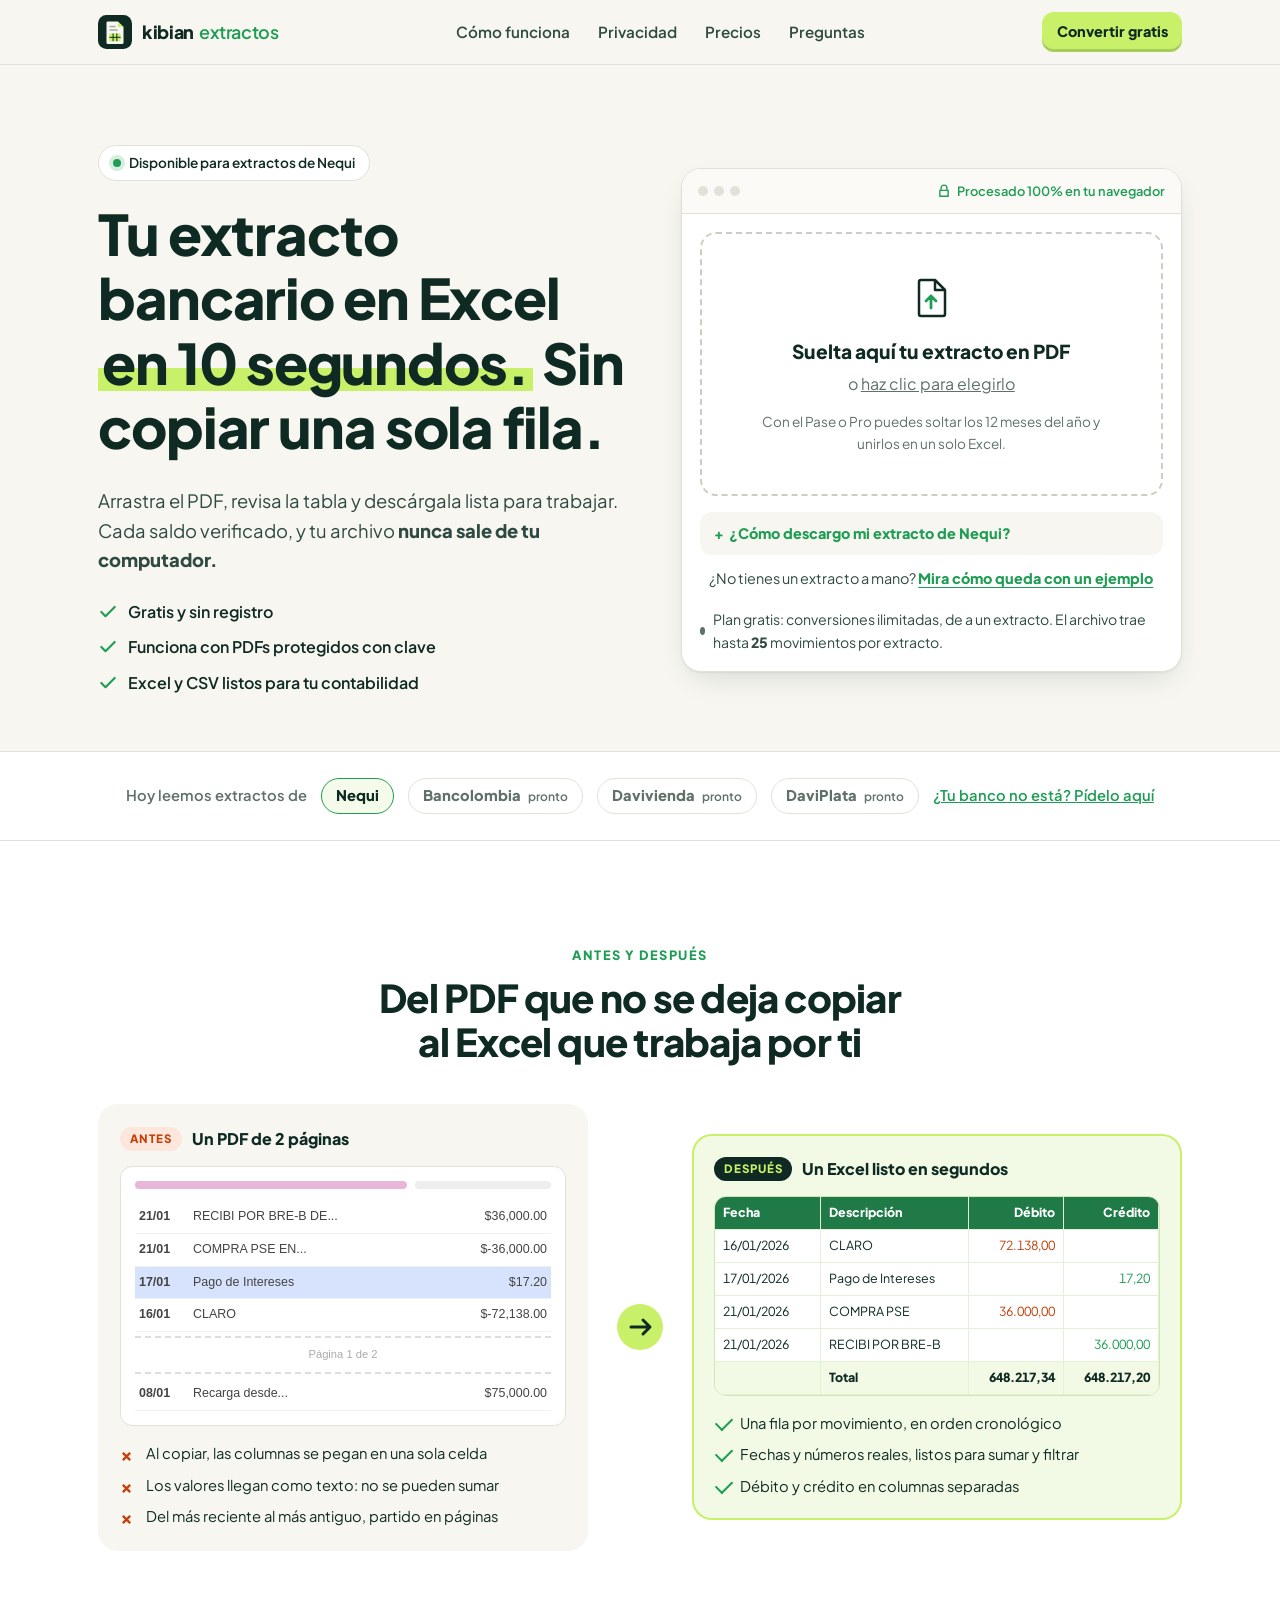
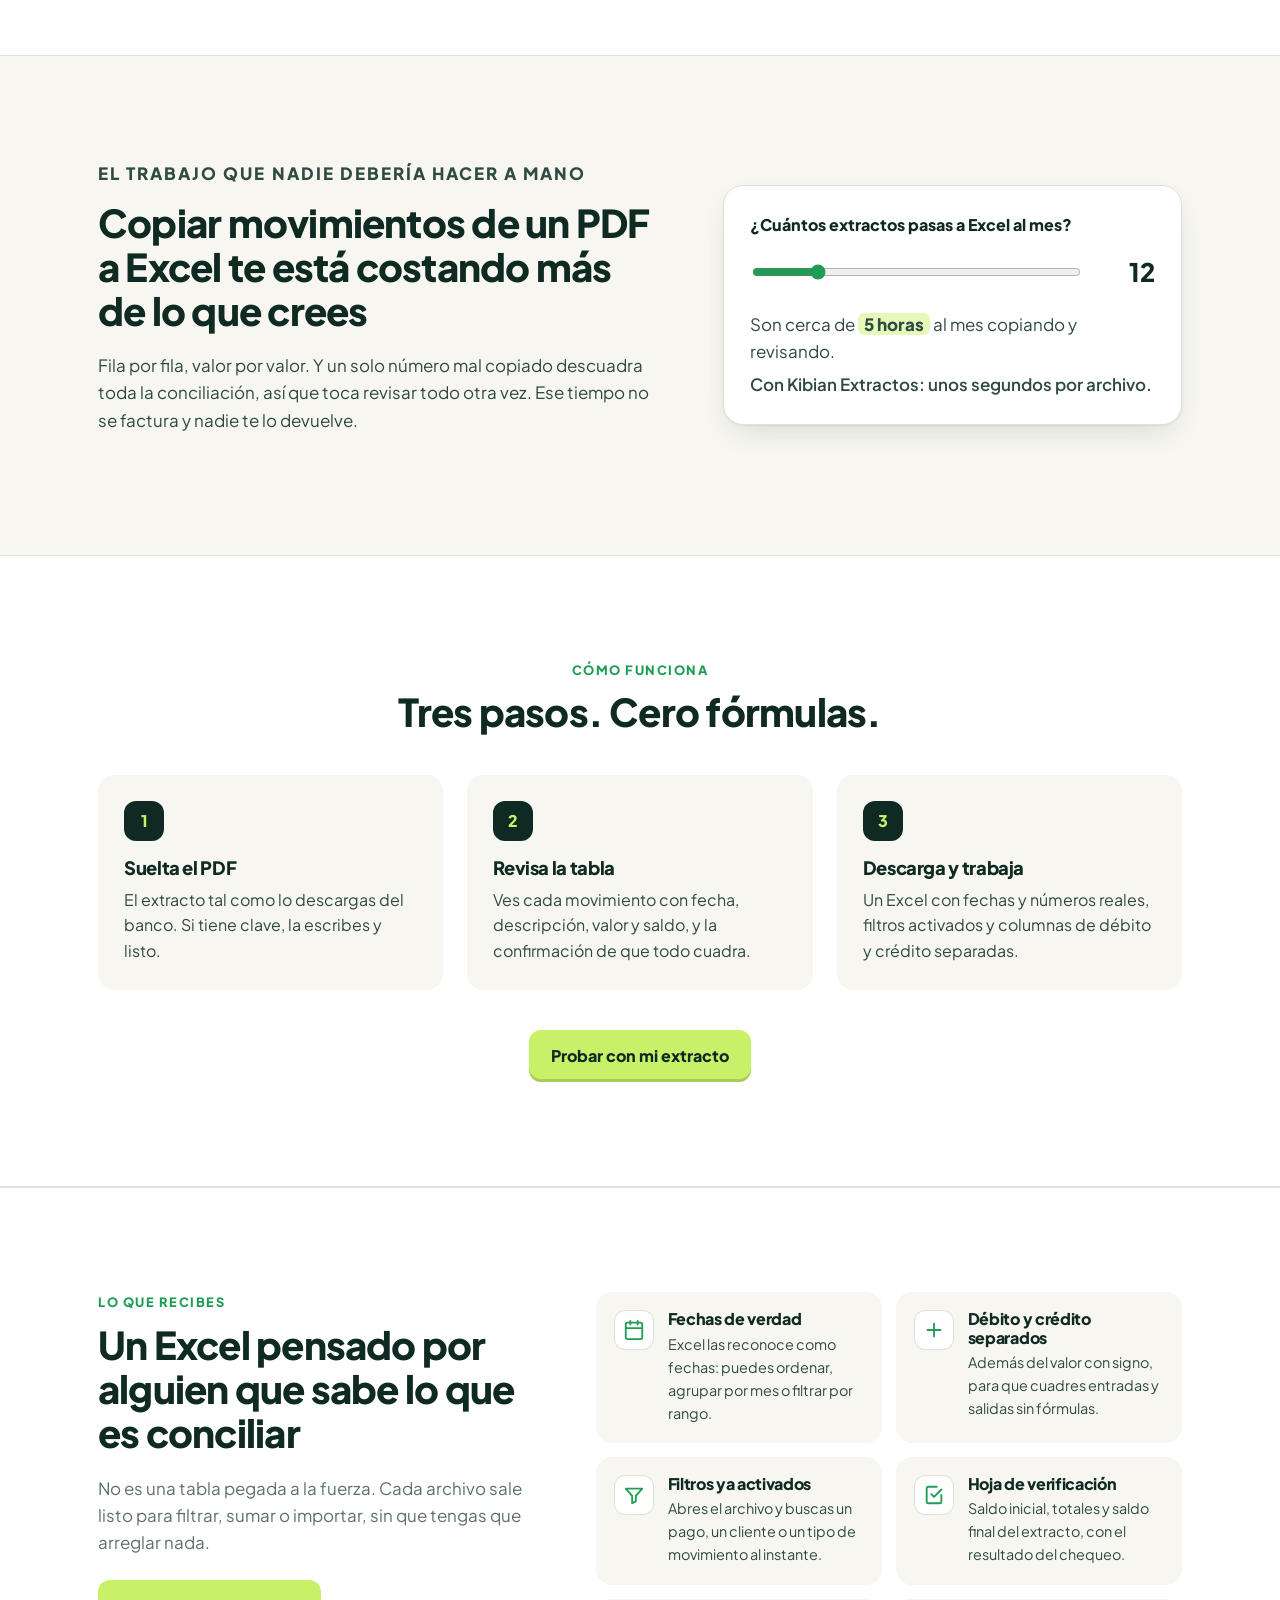
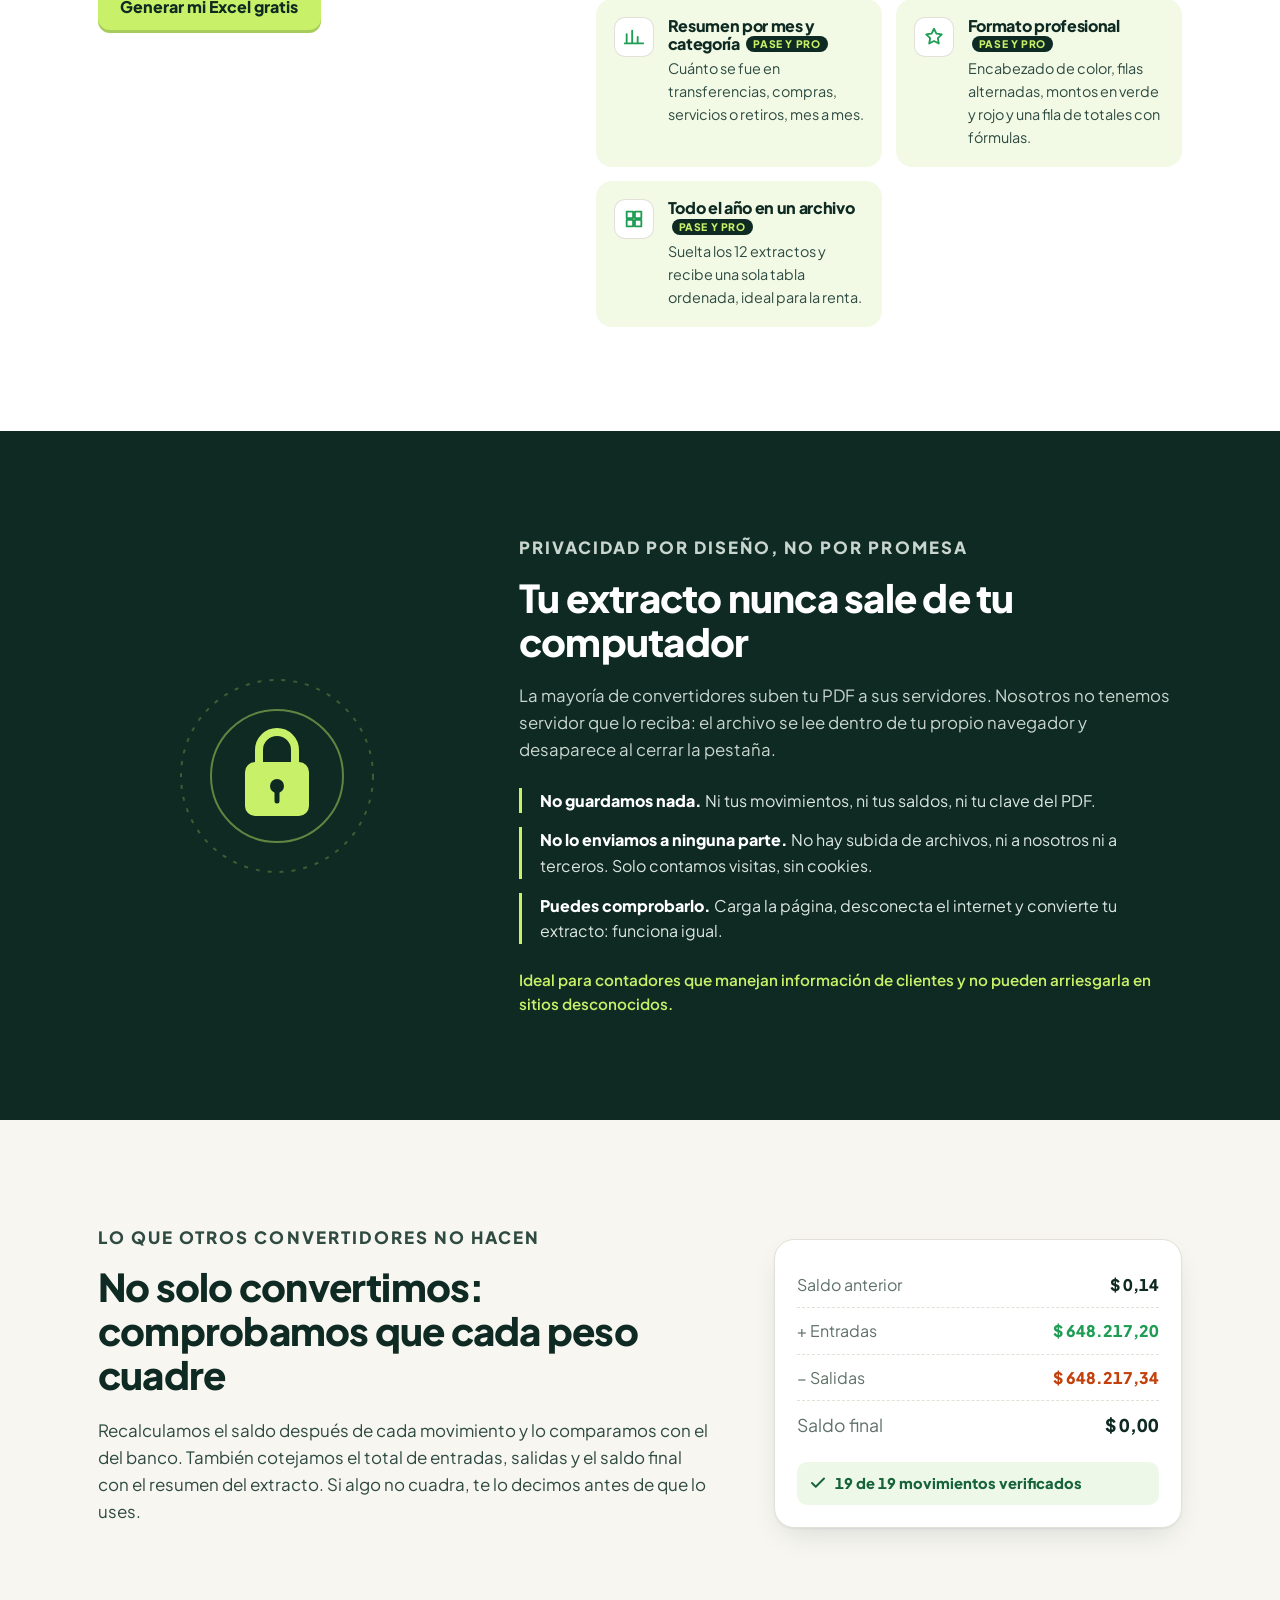
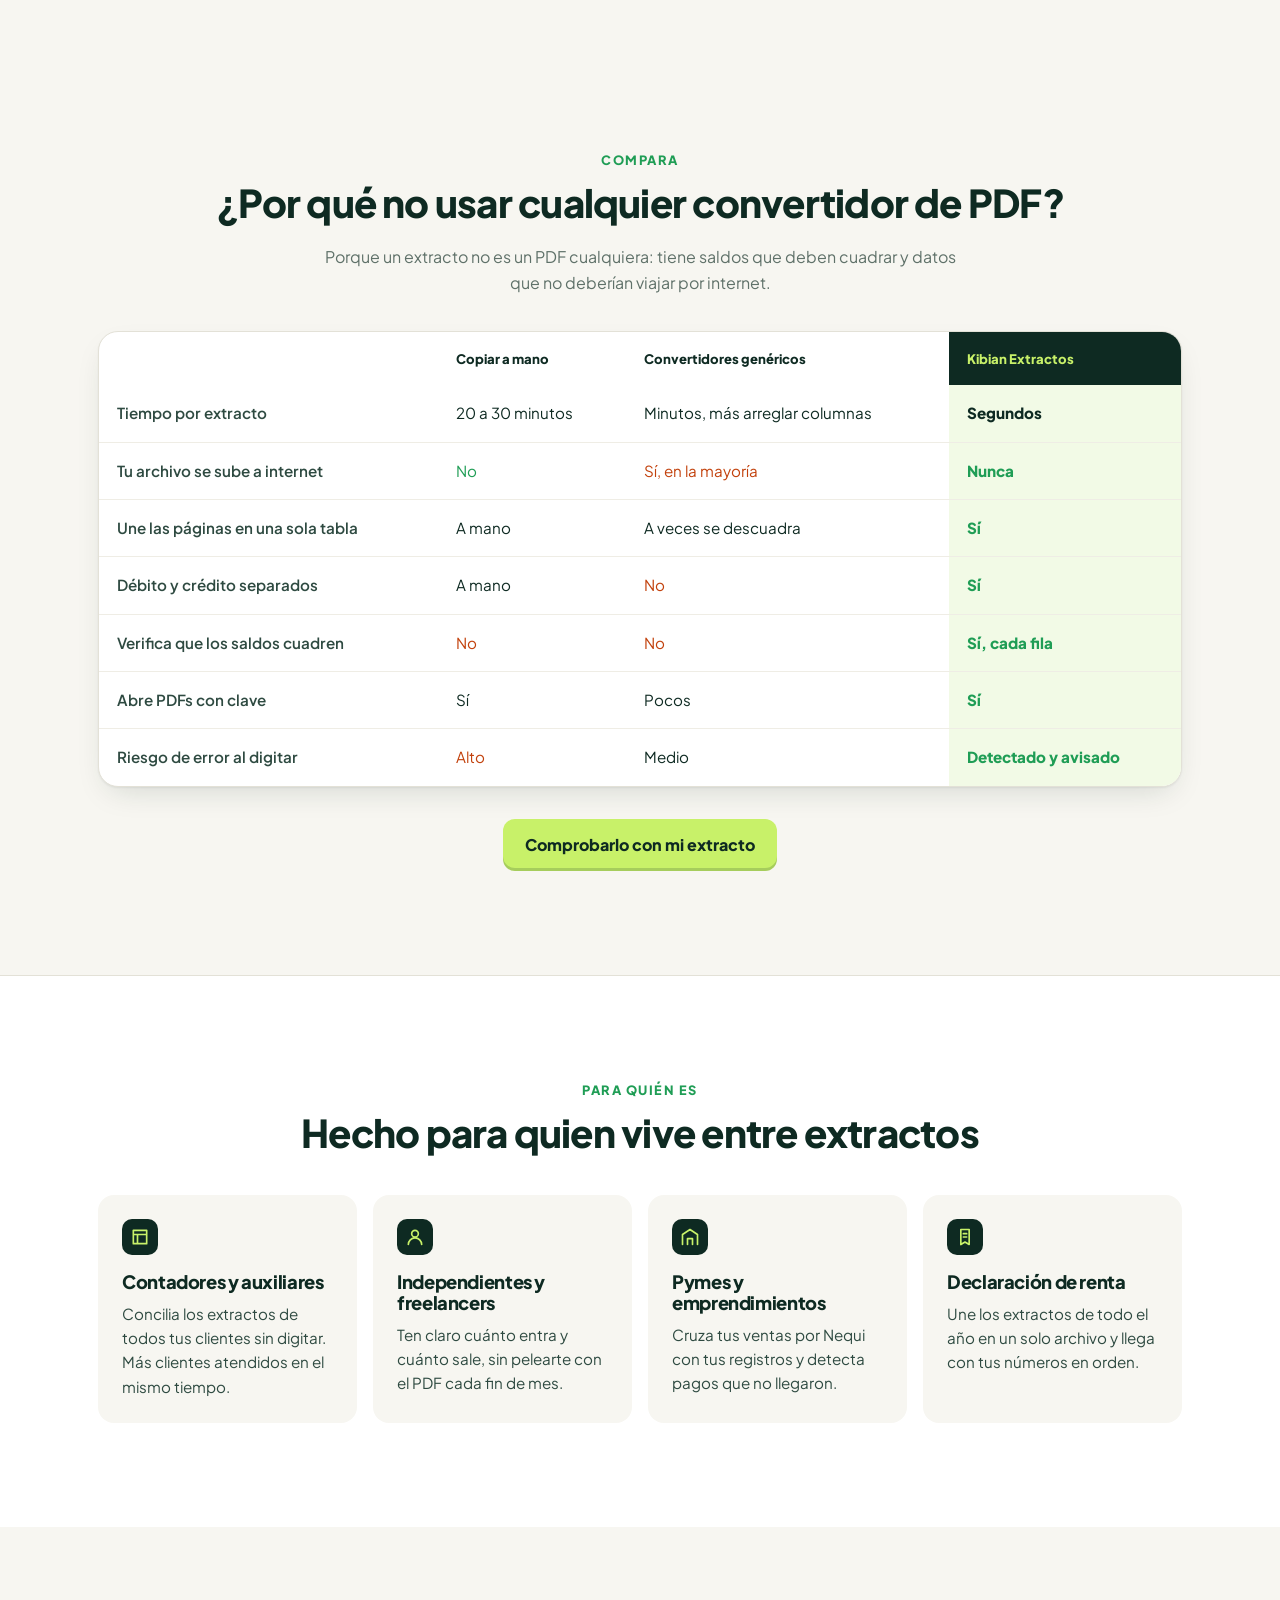
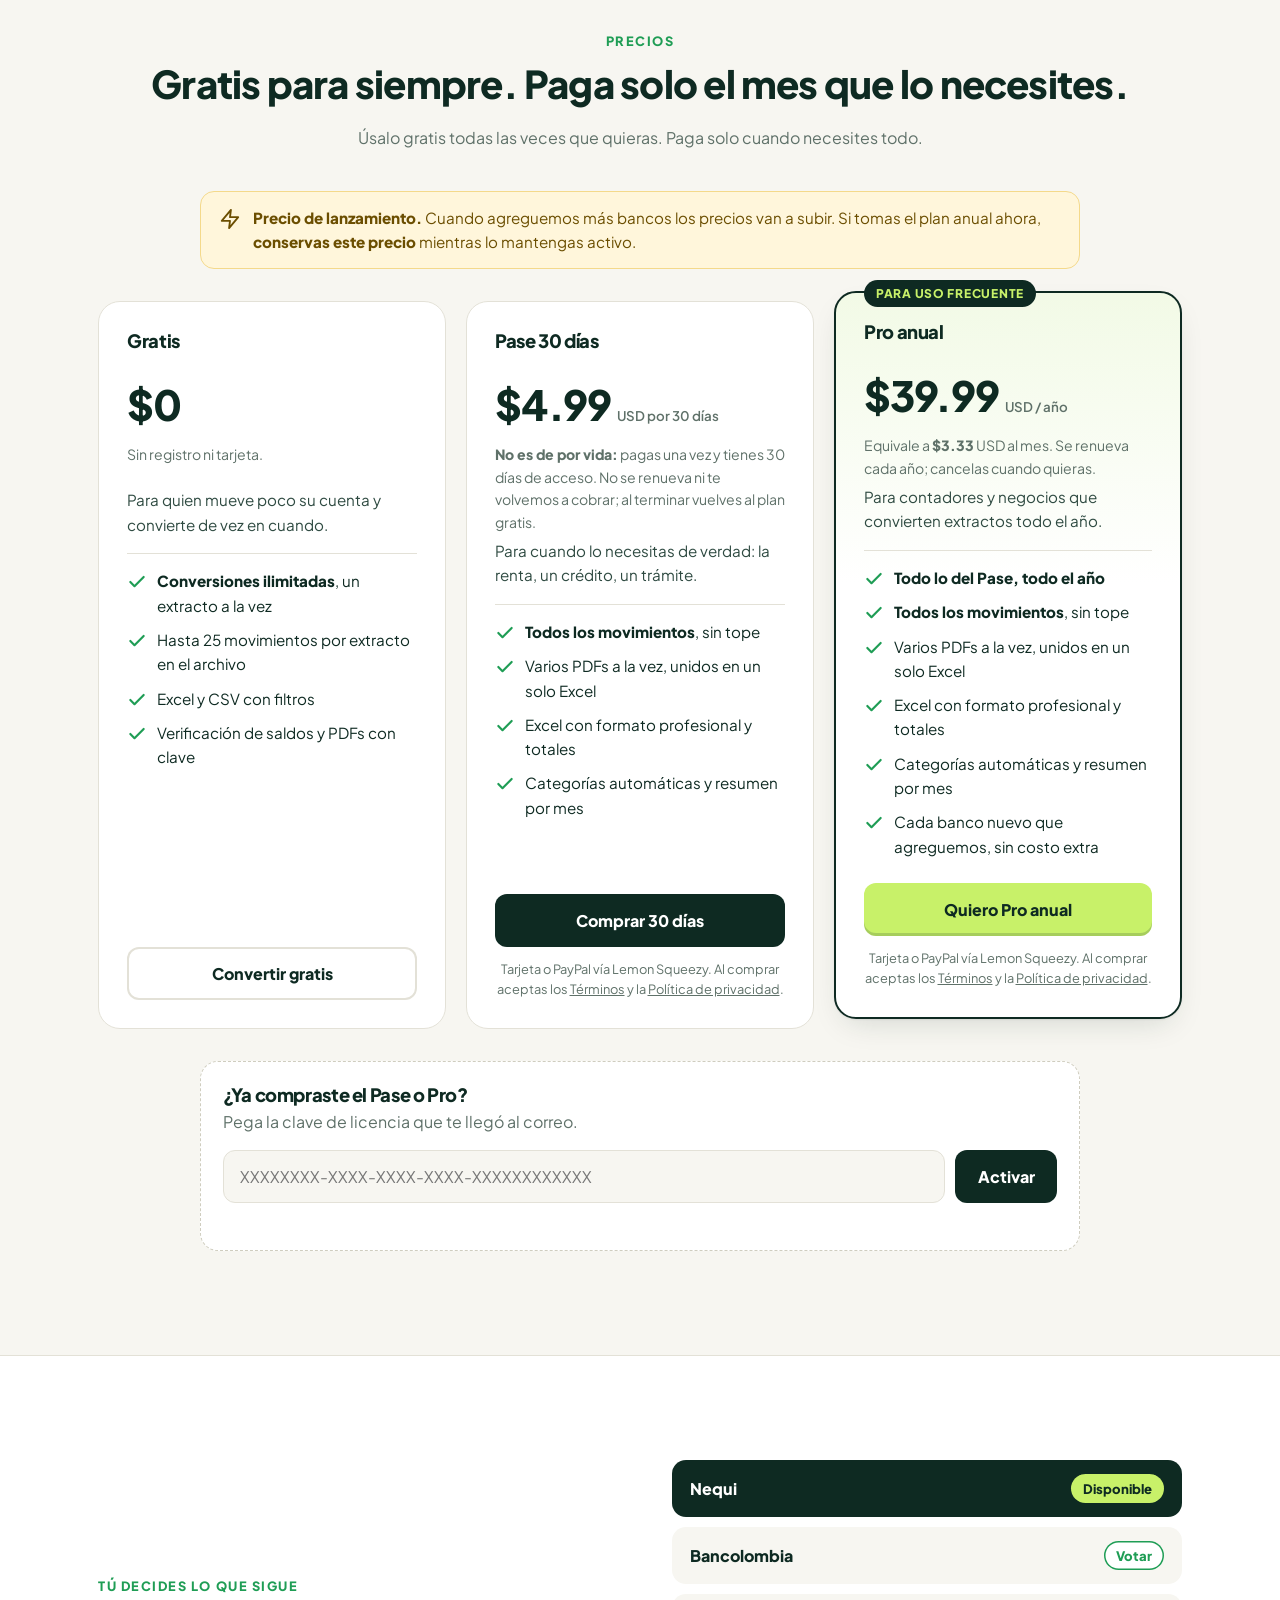
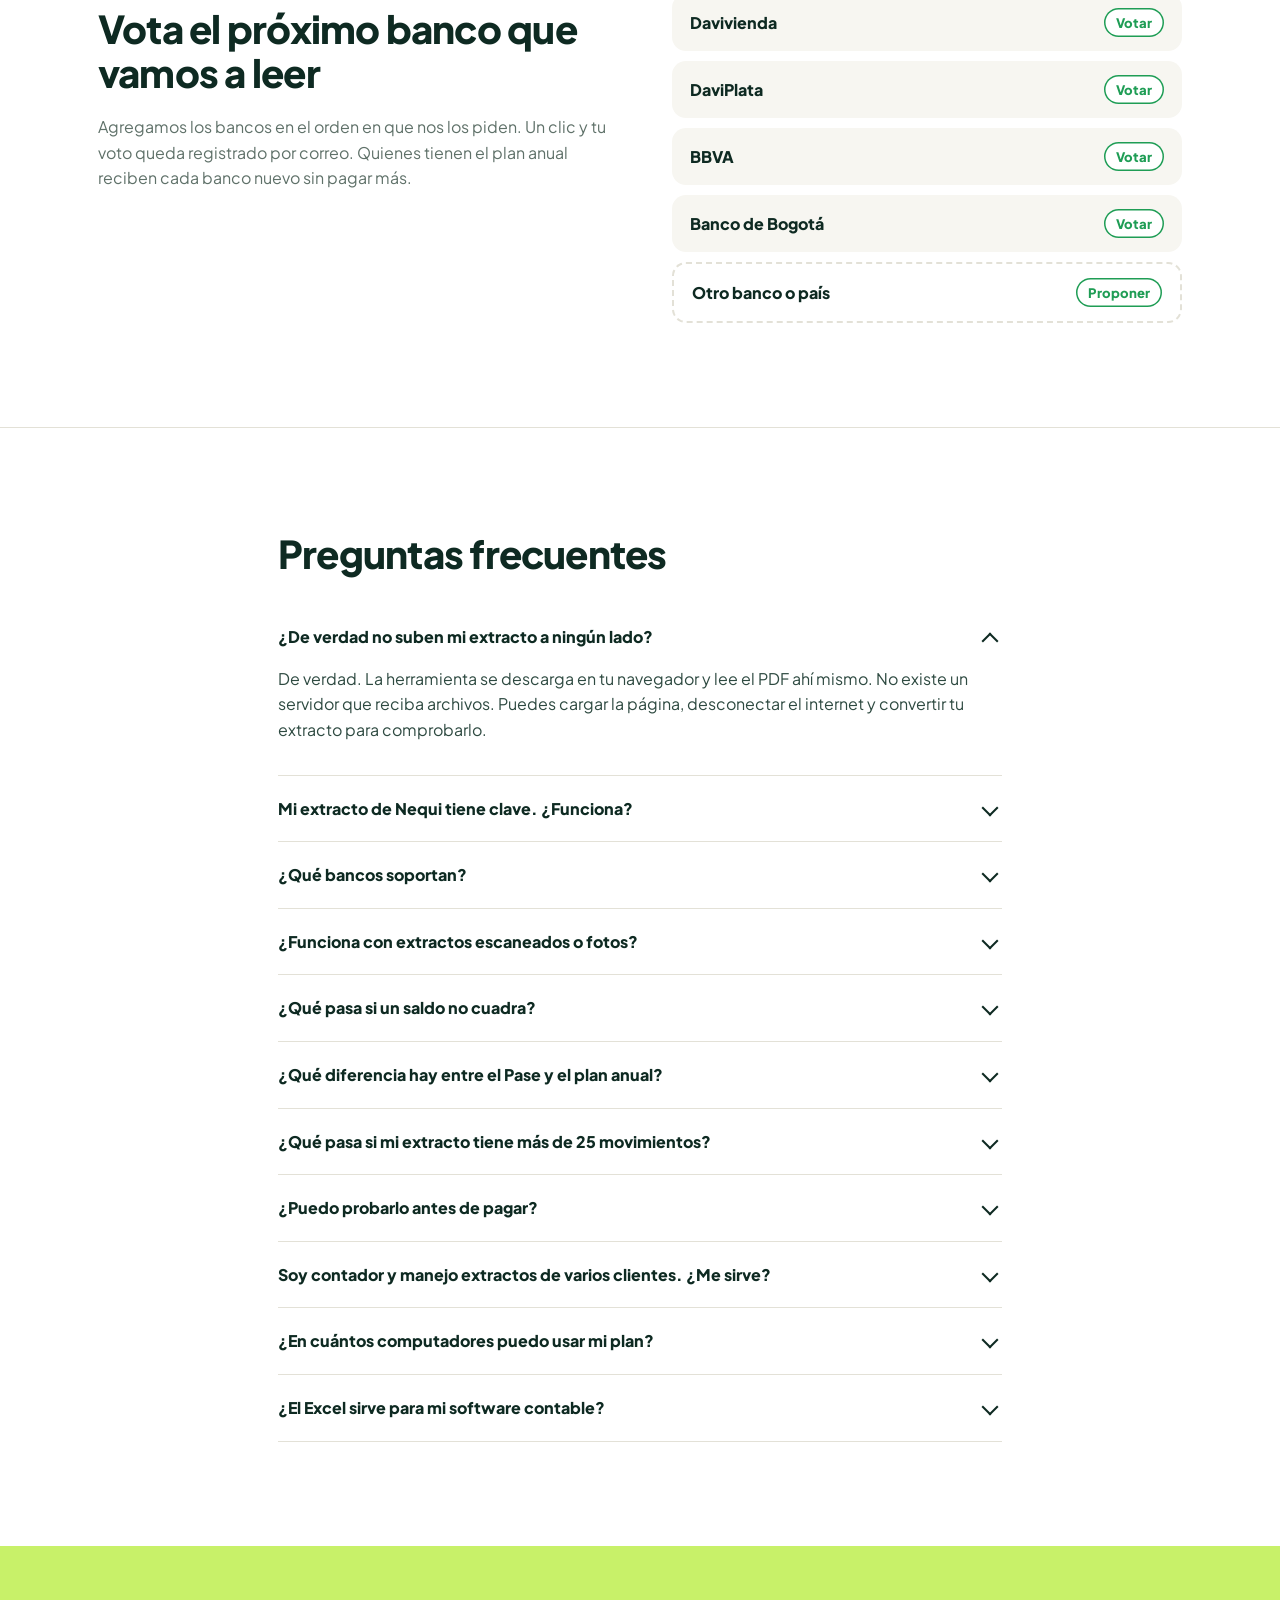
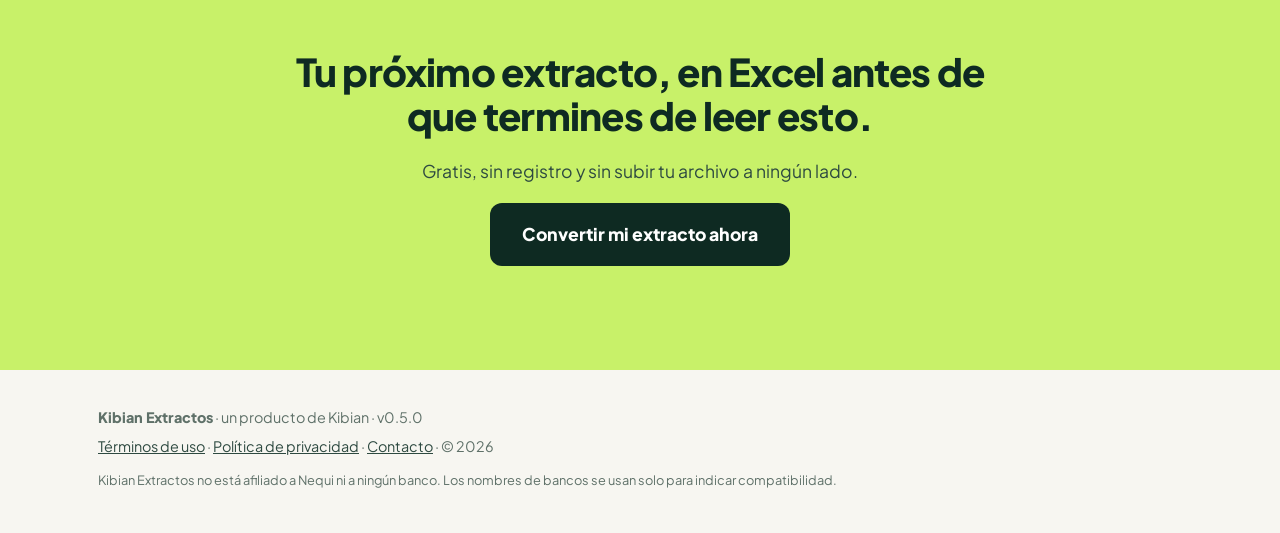
==== index.html @ b4eaddb7 "Kibian Extractos v0.5.0 Primera publicación en GitHub Pages: convertidor de extractos de Nequi a Exc" ====
<!doctype html>
<html lang="es">
<head>
<meta charset="utf-8">
<meta http-equiv="Content-Security-Policy" content="default-src 'self'; script-src 'self' 'wasm-unsafe-eval'; style-src 'self' 'unsafe-inline'; img-src 'self' data: blob: https://kibianextractos.goatcounter.com; font-src 'self'; worker-src 'self' blob:; connect-src 'self' https://api.lemonsqueezy.com https://kibianextractos.goatcounter.com https://*.workers.dev; base-uri 'self'; form-action 'self'">
<meta name="referrer" content="strict-origin-when-cross-origin">
<meta name="viewport" content="width=device-width, initial-scale=1">
<title>Kibian Extractos | Convierte tu extracto de Nequi a Excel en segundos</title>
<meta name="description" content="Convierte extractos bancarios en PDF de Nequi a Excel o CSV en segundos. Saldos verificados y 100% privado: tu archivo nunca sale de tu computador. Gratis, sin registro.">
<meta property="og:title" content="Tu extracto de Nequi en Excel, en segundos">
<meta property="og:description" content="Sin copiar y pegar. Saldos verificados. Tu archivo nunca sale de tu computador.">
<meta property="og:type" content="website">
<meta name="theme-color" content="#0E2A22">
<link rel="canonical" href="https://fabianlasso3.github.io/kibian-extractos/">
<link rel="icon" href="favicon.svg" type="image/svg+xml">
<link rel="stylesheet" href="css/styles.css">
</head>
<body>

<header class="nav">
  <div class="wrap nav__in">
    <a href="#" class="brand" aria-label="Kibian Extractos, inicio">
      <img class="brand__mark" src="assets/logo-mark.svg" width="34" height="34" alt="">
      <span class="brand__txt"><span class="brand__k">kibian</span><span class="brand__e">extractos</span></span>
    </a>
    <nav class="nav__links" aria-label="Principal">
      <a href="#como-funciona">Cómo funciona</a>
      <a href="#privacidad">Privacidad</a>
      <a href="#precios">Precios</a>
      <a href="#faq">Preguntas</a>
    </nav>
    <a href="#convertir" class="btn btn--primary btn--sm">Convertir gratis</a>
  </div>
</header>

<main>

<!-- HERO + HERRAMIENTA -->
<section class="hero" id="convertir">
  <div class="wrap hero__grid">
    <div class="hero__copy">
      <p class="pill"><span class="dot dot--live"></span> Disponible para extractos de Nequi</p>
      <h1>Tu extracto bancario en Excel <span class="mark">en 10 segundos.</span> Sin copiar una sola fila.</h1>
      <p class="lead lead--desk">Arrastra el PDF, revisa la tabla y descárgala lista para trabajar. Cada saldo verificado, y tu archivo <strong>nunca sale de tu computador.</strong></p>
      <p class="lead lead--mob">Elige tu PDF y descarga tu Excel. Gratis, sin registro, y tu archivo <strong>nunca sale de tu celular.</strong></p>
      <ul class="ticks">
        <li><svg viewBox="0 0 24 24" aria-hidden="true"><path d="M20 6 9 17l-5-5"/></svg> Gratis y sin registro</li>
        <li><svg viewBox="0 0 24 24" aria-hidden="true"><path d="M20 6 9 17l-5-5"/></svg> Funciona con PDFs protegidos con clave</li>
        <li><svg viewBox="0 0 24 24" aria-hidden="true"><path d="M20 6 9 17l-5-5"/></svg> Excel y CSV listos para tu contabilidad</li>
      </ul>
    </div>

    <div class="tool" aria-label="Convertidor de extractos">
      <div class="tool__bar">
        <span class="tool__dots" aria-hidden="true"><i></i><i></i><i></i></span>
        <span class="tool__lock"><svg viewBox="0 0 24 24" width="14" height="14" aria-hidden="true"><path fill="none" stroke="currentColor" stroke-width="2.4" stroke-linecap="round" d="M7 11V7a5 5 0 0 1 10 0v4M5 11h14v10H5z"/></svg> Procesado 100% en tu navegador</span>
      </div>
      <div class="inapp" id="inapp" hidden>
        <svg viewBox="0 0 24 24" width="22" height="22" aria-hidden="true"><path fill="none" stroke="currentColor" stroke-width="2" stroke-linecap="round" stroke-linejoin="round" d="M12 9v4m0 4h.01M10.3 3.9 1.8 18a2 2 0 0 0 1.7 3h17a2 2 0 0 0 1.7-3L13.7 3.9a2 2 0 0 0-3.4 0z"/></svg>
        <div>
          <strong>Estás en <span id="inappName">la app</span>:</strong> aquí la descarga puede fallar. Toca <b>···</b> y elige <b>Abrir en el navegador</b>.
          <div class="inapp__btns"><a class="btn btn--dark btn--sm" id="inappOpen" href="#" hidden data-track="abrir-navegador">Abrir en Chrome</a><button type="button" class="btn btn--ghost btn--sm" id="inappCopy" data-track="copiar-link">Copiar link</button></div>
        </div>
      </div>
      <div id="dropzone" class="drop" tabindex="0" role="button" aria-describedby="dropHint">
        <input type="file" id="fileInput" accept="application/pdf,.pdf" hidden>
        <div class="drop__icon" aria-hidden="true">
          <svg viewBox="0 0 48 48" width="48" height="48"><path d="M14 6h14l10 10v24a2 2 0 0 1-2 2H14a2 2 0 0 1-2-2V8a2 2 0 0 1 2-2z" fill="#fff" stroke="currentColor" stroke-width="2.5" stroke-linejoin="round"/><path d="M28 6v10h10" fill="none" stroke="currentColor" stroke-width="2.5" stroke-linejoin="round"/><path d="M24 34V22m0 0-5 5m5-5 5 5" fill="none" stroke="#1F9D55" stroke-width="2.8" stroke-linecap="round" stroke-linejoin="round"/></svg>
        </div>
        <p class="drop__title"><span class="only-desk">Suelta aquí tu extracto en PDF</span><span class="only-touch">Toca aquí y elige tu extracto en PDF</span></p>
        <p class="drop__sub"><span class="only-desk">o <u>haz clic para elegirlo</u></span><span class="only-touch">Lo buscas en <u>Descargas</u> o en <u>Archivos</u></span></p>
        <p class="drop__hint" id="dropHint"></p>
      </div>
      <details class="help-nequi" id="helpNequi">
        <summary>¿Cómo descargo mi extracto de Nequi?</summary>
        <ol>
          <li>Entra a <b>nequi.com.co</b> desde el navegador y toca <b>Entrar</b>.</li>
          <li>Ingresa con tu celular, tu clave y la clave dinámica que te muestra la app.</li>
          <li>Busca <b>Certificados y extractos</b>, elige el mes y descárgalo en PDF.</li>
          <li>Vuelve aquí y elígelo. Si te pide clave, suele ser tu número de documento.</li>
        </ol>
      </details>
      <button type="button" class="demo-btn" id="demoBtn">¿No tienes un extracto a mano? <u>Mira cómo queda con un ejemplo</u></button>
      <p class="plan-badge" id="planBadge"></p>
      <p class="status" id="status" hidden role="status" aria-live="polite"></p>
    </div>
  </div>
  <div class="wrap">
    <div id="results" class="results" hidden aria-live="polite"></div>
  </div>
</section>

<!-- BANCOS -->
<section class="banks">
  <div class="wrap banks__in">
    <p>Hoy leemos extractos de</p>
    <span class="bank bank--on">Nequi</span>
    <span class="bank">Bancolombia <em>pronto</em></span>
    <span class="bank">Davivienda <em>pronto</em></span>
    <span class="bank">DaviPlata <em>pronto</em></span>
    <a class="banks__ask" data-mail="Quiero que agreguen mi banco" href="#">¿Tu banco no está? Pídelo aquí</a>
  </div>
</section>

<!-- ANTES / DESPUES -->
<section class="ba">
  <div class="wrap">
    <p class="eyebrow center">Antes y después</p>
    <h2 class="center">Del PDF que no se deja copiar<br class="hide-sm"> al Excel que trabaja por ti</h2>
    <div class="ba__grid">
      <figure class="ba__card ba__card--before">
        <figcaption><span class="ba__tag ba__tag--bad">Antes</span> Un PDF de 2 páginas</figcaption>
        <div class="fake-pdf" aria-hidden="true">
          <div class="fp-head"><i></i><i></i></div>
          <div class="fp-row"><b>21/01</b><span>RECIBI POR BRE-B DE...</span><em>$36,000.00</em></div>
          <div class="fp-row"><b>21/01</b><span>COMPRA PSE EN...</span><em>$-36,000.00</em></div>
          <div class="fp-row fp-row--sel"><b>17/01</b><span>Pago de Intereses</span><em>$17.20</em></div>
          <div class="fp-row"><b>16/01</b><span>CLARO</span><em>$-72,138.00</em></div>
          <div class="fp-break">Página 1 de 2</div>
          <div class="fp-row"><b>08/01</b><span>Recarga desde...</span><em>$75,000.00</em></div>
        </div>
        <ul class="ba__list ba__list--bad">
          <li>Al copiar, las columnas se pegan en una sola celda</li>
          <li>Los valores llegan como texto: no se pueden sumar</li>
          <li>Del más reciente al más antiguo, partido en páginas</li>
        </ul>
      </figure>
      <div class="ba__arrow" aria-hidden="true"><svg viewBox="0 0 48 48" width="48" height="48"><circle cx="24" cy="24" r="23" fill="#C8F169"/><path d="M15 24h18m-6-7 7 7-7 7" fill="none" stroke="#0E2A22" stroke-width="3" stroke-linecap="round" stroke-linejoin="round"/></svg></div>
      <figure class="ba__card ba__card--after">
        <figcaption><span class="ba__tag ba__tag--good">Después</span> Un Excel listo en segundos</figcaption>
        <div class="fake-xls" aria-hidden="true">
          <div class="fx-row fx-row--h"><span>Fecha</span><span>Descripción</span><span>Débito</span><span>Crédito</span></div>
          <div class="fx-row"><span>16/01/2026</span><span>CLARO</span><span class="neg">72.138,00</span><span></span></div>
          <div class="fx-row"><span>17/01/2026</span><span>Pago de Intereses</span><span></span><span class="pos">17,20</span></div>
          <div class="fx-row"><span>21/01/2026</span><span>COMPRA PSE</span><span class="neg">36.000,00</span><span></span></div>
          <div class="fx-row"><span>21/01/2026</span><span>RECIBI POR BRE-B</span><span></span><span class="pos">36.000,00</span></div>
          <div class="fx-row fx-row--t"><span></span><span>Total</span><span>648.217,34</span><span>648.217,20</span></div>
        </div>
        <ul class="ba__list ba__list--good">
          <li>Una fila por movimiento, en orden cronológico</li>
          <li>Fechas y números reales, listos para sumar y filtrar</li>
          <li>Débito y crédito en columnas separadas</li>
        </ul>
      </figure>
    </div>
  </div>
</section>

<!-- DOLOR -->
<section class="pain">
  <div class="wrap pain__grid">
    <div>
      <p class="eyebrow">El trabajo que nadie debería hacer a mano</p>
      <h2>Copiar movimientos de un PDF a Excel te está costando más de lo que crees</h2>
      <p>Fila por fila, valor por valor. Y un solo número mal copiado descuadra toda la conciliación, así que toca revisar todo otra vez. Ese tiempo no se factura y nadie te lo devuelve.</p>
    </div>
    <div class="calc">
      <label for="calcRange">¿Cuántos extractos pasas a Excel al mes?</label>
      <div class="calc__row"><input type="range" id="calcRange" min="1" max="60" value="12"><output id="calcOut">12</output></div>
      <p class="calc__res">Son cerca de <strong id="calcHours">5 horas</strong> al mes copiando y revisando.</p>
      <p class="calc__note">Con Kibian Extractos: unos segundos por archivo.</p>
    </div>
  </div>
</section>

<!-- COMO FUNCIONA -->
<section class="how" id="como-funciona">
  <div class="wrap">
    <p class="eyebrow center">Cómo funciona</p>
    <h2 class="center">Tres pasos. Cero fórmulas.</h2>
    <ol class="steps">
      <li>
        <span class="steps__n">1</span>
        <h3>Suelta el PDF</h3>
        <p>El extracto tal como lo descargas del banco. Si tiene clave, la escribes y listo.</p>
      </li>
      <li>
        <span class="steps__n">2</span>
        <h3>Revisa la tabla</h3>
        <p>Ves cada movimiento con fecha, descripción, valor y saldo, y la confirmación de que todo cuadra.</p>
      </li>
      <li>
        <span class="steps__n">3</span>
        <h3>Descarga y trabaja</h3>
        <p>Un Excel con fechas y números reales, filtros activados y columnas de débito y crédito separadas.</p>
      </li>
    </ol>
    <div class="center"><a href="#convertir" class="btn btn--primary">Probar con mi extracto</a></div>
  </div>
</section>

<!-- LO QUE TRAE EL EXCEL -->
<section class="inside">
  <div class="wrap inside__grid">
    <div>
      <p class="eyebrow">Lo que recibes</p>
      <h2>Un Excel pensado por alguien que sabe lo que es conciliar</h2>
      <p class="muted inside__lead">No es una tabla pegada a la fuerza. Cada archivo sale listo para filtrar, sumar o importar, sin que tengas que arreglar nada.</p>
      <a href="#convertir" class="btn btn--primary">Generar mi Excel gratis</a>
    </div>
    <ul class="feats">
      <li><svg viewBox="0 0 24 24" aria-hidden="true"><path d="M8 2v4M16 2v4M3 10h18M5 4h14a2 2 0 0 1 2 2v14a2 2 0 0 1-2 2H5a2 2 0 0 1-2-2V6a2 2 0 0 1 2-2z"/></svg><div><h3>Fechas de verdad</h3><p>Excel las reconoce como fechas: puedes ordenar, agrupar por mes o filtrar por rango.</p></div></li>
      <li><svg viewBox="0 0 24 24" aria-hidden="true"><path d="M12 5v14M5 12h14"/></svg><div><h3>Débito y crédito separados</h3><p>Además del valor con signo, para que cuadres entradas y salidas sin fórmulas.</p></div></li>
      <li><svg viewBox="0 0 24 24" aria-hidden="true"><path d="M3 5h18l-7 8v6l-4 2v-8z"/></svg><div><h3>Filtros ya activados</h3><p>Abres el archivo y buscas un pago, un cliente o un tipo de movimiento al instante.</p></div></li>
      <li><svg viewBox="0 0 24 24" aria-hidden="true"><path d="M9 11l3 3 8-8M20 12v7a2 2 0 0 1-2 2H6a2 2 0 0 1-2-2V5a2 2 0 0 1 2-2h9"/></svg><div><h3>Hoja de verificación</h3><p>Saldo inicial, totales y saldo final del extracto, con el resultado del chequeo.</p></div></li>
      <li class="feats__pro"><svg viewBox="0 0 24 24" aria-hidden="true"><path d="M4 19V9M10 19V5M16 19v-7M22 19H2"/></svg><div><h3>Resumen por mes y categoría <span class="pro-tag">Pase y Pro</span></h3><p>Cuánto se fue en transferencias, compras, servicios o retiros, mes a mes.</p></div></li>
      <li class="feats__pro"><svg viewBox="0 0 24 24" aria-hidden="true"><path d="M12 3l2.6 5.3 5.9.9-4.3 4.1 1 5.8L12 16.4 6.8 19.1l1-5.8L3.5 9.2l5.9-.9z"/></svg><div><h3>Formato profesional <span class="pro-tag">Pase y Pro</span></h3><p>Encabezado de color, filas alternadas, montos en verde y rojo y una fila de totales con fórmulas.</p></div></li>
      <li class="feats__pro"><svg viewBox="0 0 24 24" aria-hidden="true"><path d="M4 4h7v7H4zM13 4h7v7h-7zM4 13h7v7H4zM13 13h7v7h-7z"/></svg><div><h3>Todo el año en un archivo <span class="pro-tag">Pase y Pro</span></h3><p>Suelta los 12 extractos y recibe una sola tabla ordenada, ideal para la renta.</p></div></li>
    </ul>
  </div>
</section>

<!-- PRIVACIDAD -->
<section class="privacy" id="privacidad">
  <div class="wrap privacy__grid">
    <div class="privacy__art" aria-hidden="true">
      <svg viewBox="0 0 220 220" width="220" height="220"><circle cx="110" cy="110" r="96" fill="none" stroke="#C8F169" stroke-opacity=".25" stroke-width="2" stroke-dasharray="4 8"/><circle cx="110" cy="110" r="66" fill="none" stroke="#C8F169" stroke-opacity=".45" stroke-width="2"/><rect x="78" y="96" width="64" height="54" rx="10" fill="#C8F169"/><path d="M92 96V84a18 18 0 0 1 36 0v12" fill="none" stroke="#C8F169" stroke-width="8" stroke-linecap="round"/><circle cx="110" cy="120" r="7" fill="#0E2A22"/><path d="M110 125v10" stroke="#0E2A22" stroke-width="5" stroke-linecap="round"/></svg>
    </div>
    <div>
      <p class="eyebrow eyebrow--light">Privacidad por diseño, no por promesa</p>
      <h2>Tu extracto nunca sale de tu computador</h2>
      <p>La mayoría de convertidores suben tu PDF a sus servidores. Nosotros no tenemos servidor que lo reciba: el archivo se lee dentro de tu propio navegador y desaparece al cerrar la pestaña.</p>
      <ul class="plist">
        <li><strong>No guardamos nada.</strong> Ni tus movimientos, ni tus saldos, ni tu clave del PDF.</li>
        <li><strong>No lo enviamos a ninguna parte.</strong> No hay subida de archivos, ni a nosotros ni a terceros. Solo contamos visitas, sin cookies.</li>
        <li><strong>Puedes comprobarlo.</strong> Carga la página, desconecta el internet y convierte tu extracto: funciona igual.</li>
      </ul>
      <p class="privacy__foot">Ideal para contadores que manejan información de clientes y no pueden arriesgarla en sitios desconocidos.</p>
    </div>
  </div>
</section>

<!-- VERIFICACION -->
<section class="trust">
  <div class="wrap trust__grid">
    <div>
      <p class="eyebrow">Lo que otros convertidores no hacen</p>
      <h2>No solo convertimos: comprobamos que cada peso cuadre</h2>
      <p>Recalculamos el saldo después de cada movimiento y lo comparamos con el del banco. También cotejamos el total de entradas, salidas y el saldo final con el resumen del extracto. Si algo no cuadra, te lo decimos antes de que lo uses.</p>
    </div>
    <div class="trust__card" aria-hidden="true">
      <div class="tc-row"><span>Saldo anterior</span><b>$ 0,14</b></div>
      <div class="tc-row"><span>+ Entradas</span><b class="pos">$ 648.217,20</b></div>
      <div class="tc-row"><span>− Salidas</span><b class="neg">$ 648.217,34</b></div>
      <div class="tc-row tc-row--tot"><span>Saldo final</span><b>$ 0,00</b></div>
      <div class="tc-ok"><svg viewBox="0 0 24 24" width="18" height="18"><path fill="none" stroke="currentColor" stroke-width="2.6" stroke-linecap="round" stroke-linejoin="round" d="M20 6 9 17l-5-5"/></svg> 19 de 19 movimientos verificados</div>
    </div>
  </div>
</section>

<!-- COMPARATIVA -->
<section class="vs">
  <div class="wrap">
    <p class="eyebrow center">Compara</p>
    <h2 class="center">¿Por qué no usar cualquier convertidor de PDF?</h2>
    <p class="center muted vs__sub">Porque un extracto no es un PDF cualquiera: tiene saldos que deben cuadrar y datos que no deberían viajar por internet.</p>
    <div class="vs__wrap">
      <table class="vs__table">
        <thead><tr><th></th><th>Copiar a mano</th><th>Convertidores genéricos</th><th class="vs__us">Kibian Extractos</th></tr></thead>
        <tbody>
          <tr><th>Tiempo por extracto</th><td>20 a 30 minutos</td><td>Minutos, más arreglar columnas</td><td class="vs__us"><b>Segundos</b></td></tr>
          <tr><th>Tu archivo se sube a internet</th><td class="y">No</td><td class="n">Sí, en la mayoría</td><td class="vs__us y"><b>Nunca</b></td></tr>
          <tr><th>Une las páginas en una sola tabla</th><td>A mano</td><td>A veces se descuadra</td><td class="vs__us y"><b>Sí</b></td></tr>
          <tr><th>Débito y crédito separados</th><td>A mano</td><td class="n">No</td><td class="vs__us y"><b>Sí</b></td></tr>
          <tr><th>Verifica que los saldos cuadren</th><td class="n">No</td><td class="n">No</td><td class="vs__us y"><b>Sí, cada fila</b></td></tr>
          <tr><th>Abre PDFs con clave</th><td>Sí</td><td>Pocos</td><td class="vs__us y"><b>Sí</b></td></tr>
          <tr><th>Riesgo de error al digitar</th><td class="n">Alto</td><td>Medio</td><td class="vs__us y"><b>Detectado y avisado</b></td></tr>
        </tbody>
      </table>
    </div>
    <div class="center"><a href="#convertir" class="btn btn--primary">Comprobarlo con mi extracto</a></div>
  </div>
</section>

<!-- PARA QUIEN -->
<section class="who">
  <div class="wrap">
    <p class="eyebrow center">Para quién es</p>
    <h2 class="center">Hecho para quien vive entre extractos</h2>
    <div class="cards">
      <article class="card">
        <svg viewBox="0 0 24 24" aria-hidden="true"><path d="M4 4h16v16H4zM4 9h16M9 9v11"/></svg>
        <h3>Contadores y auxiliares</h3>
        <p>Concilia los extractos de todos tus clientes sin digitar. Más clientes atendidos en el mismo tiempo.</p>
      </article>
      <article class="card">
        <svg viewBox="0 0 24 24" aria-hidden="true"><path d="M12 12a4 4 0 1 0 0-8 4 4 0 0 0 0 8zM4 21a8 8 0 0 1 16 0"/></svg>
        <h3>Independientes y freelancers</h3>
        <p>Ten claro cuánto entra y cuánto sale, sin pelearte con el PDF cada fin de mes.</p>
      </article>
      <article class="card">
        <svg viewBox="0 0 24 24" aria-hidden="true"><path d="M3 21V9l9-6 9 6v12M9 21v-7h6v7"/></svg>
        <h3>Pymes y emprendimientos</h3>
        <p>Cruza tus ventas por Nequi con tus registros y detecta pagos que no llegaron.</p>
      </article>
      <article class="card">
        <svg viewBox="0 0 24 24" aria-hidden="true"><path d="M7 3h10v18l-5-3-5 3zM10 8h4M10 12h4"/></svg>
        <h3>Declaración de renta</h3>
        <p>Une los extractos de todo el año en un solo archivo y llega con tus números en orden.</p>
      </article>
    </div>
  </div>
</section>

<!-- PRECIOS -->
<section class="pricing" id="precios">
  <div class="wrap">
    <p class="eyebrow center">Precios</p>
    <h2 class="center">Gratis para siempre. Paga solo el mes que lo necesites.</h2>
    <p class="center muted pricing__sub">Úsalo gratis todas las veces que quieras. Paga solo cuando necesites todo.</p>
    <div class="launch">
      <svg viewBox="0 0 24 24" width="22" height="22" aria-hidden="true"><path fill="none" stroke="currentColor" stroke-width="2" stroke-linecap="round" stroke-linejoin="round" d="M13 2 3 14h9l-1 8 10-12h-9z"/></svg>
      <p><b>Precio de lanzamiento.</b> Cuando agreguemos más bancos los precios van a subir. Si tomas el plan anual ahora, <b>conservas este precio</b> mientras lo mantengas activo.</p>
    </div>
    <div class="plans">
      <article class="plan">
        <h3>Gratis</h3>
        <p class="plan__price"><span>$0</span></p>
        <p class="plan__bill">Sin registro ni tarjeta.</p>
        <p class="plan__for">Para quien mueve poco su cuenta y convierte de vez en cuando.</p>
        <ul>
          <li><svg viewBox="0 0 24 24" aria-hidden="true"><path d="M20 6 9 17l-5-5"/></svg> <span><b>Conversiones ilimitadas</b>, un extracto a la vez</span></li>
          <li><svg viewBox="0 0 24 24" aria-hidden="true"><path d="M20 6 9 17l-5-5"/></svg> <span>Hasta <span data-cfg="freeRowsPerStatement">25</span> movimientos por extracto en el archivo</span></li>
          <li><svg viewBox="0 0 24 24" aria-hidden="true"><path d="M20 6 9 17l-5-5"/></svg> <span>Excel y CSV con filtros</span></li>
          <li><svg viewBox="0 0 24 24" aria-hidden="true"><path d="M20 6 9 17l-5-5"/></svg> <span>Verificación de saldos y PDFs con clave</span></li>
        </ul>
        <a href="#convertir" class="btn btn--ghost btn--block">Convertir gratis</a>
      </article>

      <article class="plan">
        <h3>Pase 30 días</h3>
        <p class="plan__price"><span data-cfg="pricePass">$4.99</span><small>USD por 30 días</small></p>
        <p class="plan__bill"><b>No es de por vida:</b> pagas una vez y tienes 30 días de acceso. No se renueva ni te volvemos a cobrar; al terminar vuelves al plan gratis.</p>
        <p class="plan__for">Para cuando lo necesitas de verdad: la renta, un crédito, un trámite.</p>
        <ul>
          <li><svg viewBox="0 0 24 24" aria-hidden="true"><path d="M20 6 9 17l-5-5"/></svg> <span><b>Todos los movimientos</b>, sin tope</span></li>
          <li><svg viewBox="0 0 24 24" aria-hidden="true"><path d="M20 6 9 17l-5-5"/></svg> Varios PDFs a la vez, unidos en un solo Excel</li>
          <li><svg viewBox="0 0 24 24" aria-hidden="true"><path d="M20 6 9 17l-5-5"/></svg> Excel con formato profesional y totales</li>
          <li><svg viewBox="0 0 24 24" aria-hidden="true"><path d="M20 6 9 17l-5-5"/></svg> Categorías automáticas y resumen por mes</li>
        </ul>
        <a href="#" data-checkout="checkoutPass" class="btn btn--dark btn--block" target="_blank" rel="noopener">Comprar 30 días</a>
        <p class="plan__safe">Tarjeta o PayPal vía Lemon Squeezy. Al comprar aceptas los <a href="terminos.html">Términos</a> y la <a href="privacidad.html">Política de privacidad</a>.</p>
      </article>

      <article class="plan plan--pro">
        <p class="plan__tag">Para uso frecuente</p>
        <h3>Pro anual</h3>
        <p class="plan__price"><span data-cfg="priceYearly">$39.99</span><small>USD / año</small></p>
        <p class="plan__bill">Equivale a <b data-cfg="priceYearlyPerMonth">$3.33</b> USD al mes. Se renueva cada año; cancelas cuando quieras.</p>
        <p class="plan__for">Para contadores y negocios que convierten extractos todo el año.</p>
        <ul>
          <li><svg viewBox="0 0 24 24" aria-hidden="true"><path d="M20 6 9 17l-5-5"/></svg> <b>Todo lo del Pase, todo el año</b></li>
          <li><svg viewBox="0 0 24 24" aria-hidden="true"><path d="M20 6 9 17l-5-5"/></svg> <span><b>Todos los movimientos</b>, sin tope</span></li>
          <li><svg viewBox="0 0 24 24" aria-hidden="true"><path d="M20 6 9 17l-5-5"/></svg> Varios PDFs a la vez, unidos en un solo Excel</li>
          <li><svg viewBox="0 0 24 24" aria-hidden="true"><path d="M20 6 9 17l-5-5"/></svg> Excel con formato profesional y totales</li>
          <li><svg viewBox="0 0 24 24" aria-hidden="true"><path d="M20 6 9 17l-5-5"/></svg> Categorías automáticas y resumen por mes</li>
          <li><svg viewBox="0 0 24 24" aria-hidden="true"><path d="M20 6 9 17l-5-5"/></svg> Cada banco nuevo que agreguemos, sin costo extra</li>
        </ul>
        <a href="#" data-checkout="checkoutYearly" class="btn btn--primary btn--block" target="_blank" rel="noopener">Quiero Pro anual</a>
        <p class="plan__safe">Tarjeta o PayPal vía Lemon Squeezy. Al comprar aceptas los <a href="terminos.html">Términos</a> y la <a href="privacidad.html">Política de privacidad</a>.</p>
      </article>
    </div>

    <div class="license" id="licencia">
      <div data-license-inactive>
        <h3>¿Ya compraste el Pase o Pro?</h3>
        <p class="muted">Pega la clave de licencia que te llegó al correo.</p>
        <form id="licenseForm" class="license__form">
          <label for="licenseInput" class="sr-only">Clave de licencia</label>
          <input id="licenseInput" type="text" placeholder="XXXXXXXX-XXXX-XXXX-XXXX-XXXXXXXXXXXX" autocomplete="off" spellcheck="false">
          <button class="btn btn--dark" type="submit">Activar</button>
        </form>
      </div>
      <div data-license-active hidden>
        <h3 id="licensePlanShown">Plan activo</h3>
        <p class="muted">Licencia <code id="licenseKeyShown"></code> · <button type="button" class="linklike" id="licenseOut">Desactivar aquí</button></p>
      </div>
      <p id="licenseMsg" class="license-msg" role="status" aria-live="polite"></p>
    </div>
  </div>
</section>

<!-- HOJA DE RUTA -->
<section class="road">
  <div class="wrap road__grid">
    <div>
      <p class="eyebrow">Tú decides lo que sigue</p>
      <h2>Vota el próximo banco que vamos a leer</h2>
      <p class="muted">Agregamos los bancos en el orden en que nos los piden. Un clic y tu voto queda registrado por correo. Quienes tienen el plan anual reciben cada banco nuevo sin pagar más.</p>
    </div>
    <div class="road__list">
      <div class="road__item road__item--done"><span>Nequi</span><em>Disponible</em></div>
      <a class="road__item" data-mail="Voto: Bancolombia" href="#"><span>Bancolombia</span><em>Votar</em></a>
      <a class="road__item" data-mail="Voto: Davivienda" href="#"><span>Davivienda</span><em>Votar</em></a>
      <a class="road__item" data-mail="Voto: DaviPlata" href="#"><span>DaviPlata</span><em>Votar</em></a>
      <a class="road__item" data-mail="Voto: BBVA Colombia" href="#"><span>BBVA</span><em>Votar</em></a>
      <a class="road__item" data-mail="Voto: Banco de Bogotá" href="#"><span>Banco de Bogotá</span><em>Votar</em></a>
      <a class="road__item road__item--other" data-mail="Voto: otro banco (escribe cuál y de qué país)" href="#"><span>Otro banco o país</span><em>Proponer</em></a>
    </div>
  </div>
</section>

<!-- FAQ -->
<section class="faq" id="faq">
  <div class="wrap faq__in">
    <h2>Preguntas frecuentes</h2>
    <details open>
      <summary>¿De verdad no suben mi extracto a ningún lado?</summary>
      <p>De verdad. La herramienta se descarga en tu navegador y lee el PDF ahí mismo. No existe un servidor que reciba archivos. Puedes cargar la página, desconectar el internet y convertir tu extracto para comprobarlo.</p>
    </details>
    <details>
      <summary>Mi extracto de Nequi tiene clave. ¿Funciona?</summary>
      <p>Sí. Al soltar el archivo te pedimos la clave, abres el PDF en tu navegador y seguimos. La clave no se guarda ni se envía a ninguna parte.</p>
    </details>
    <details>
      <summary>¿Qué bancos soportan?</summary>
      <p>Hoy, Nequi. Estamos trabajando en Bancolombia, Davivienda y DaviPlata. Si necesitas otro banco, <a data-mail="Quiero que agreguen mi banco" href="#">escríbenos</a>: los bancos más pedidos son los primeros que agregamos.</p>
    </details>
    <details>
      <summary>¿Funciona con extractos escaneados o fotos?</summary>
      <p>Por ahora no. Leemos el PDF original que descargas del banco, que es el caso de casi todos los extractos digitales.</p>
    </details>
    <details>
      <summary>¿Qué pasa si un saldo no cuadra?</summary>
      <p>Te avisamos en pantalla y en la hoja "Verificación" del Excel, indicando la fila. Así sabes exactamente qué revisar antes de usar los datos.</p>
    </details>
    <details>
      <summary>¿Qué diferencia hay entre el Pase y el plan anual?</summary>
      <p>Los dos desbloquean lo mismo. El <b>Pase</b> te da <b>30 días de acceso</b> por un solo pago. No es acceso de por vida: a los 30 días termina y vuelves al plan gratis, sin cobros automáticos. Si lo necesitas otra vez, compras otro. El <b>plan anual</b> es una suscripción para quien lo usa todo el año; se renueva cada año y puedes cancelarla cuando quieras. En ambos casos te llega una clave al correo y la pegas en esta página.</p>
    </details>
    <details>
      <summary>¿Qué pasa si mi extracto tiene más de <span data-cfg="freeRowsPerStatement">25</span> movimientos?</summary>
      <p>Con el plan gratis ves en pantalla los primeros 25 y el archivo los incluye; el resto queda bloqueado. Con el Pase o el plan anual obtienes todos, sin tope.</p>
    </details>
    <details>
      <summary>¿Puedo probarlo antes de pagar?</summary>
      <p>Sí, y sin registrarte. El plan gratis es para siempre: conviertes los extractos que quieras, uno a la vez, con hasta <span data-cfg="freeRowsPerStatement">25</span> movimientos por extracto en el archivo y la verificación de saldos incluida. Si no tienes un extracto a mano, usa el botón de ejemplo en la herramienta y descarga el Excel de prueba.</p>
    </details>
    <details>
      <summary>Soy contador y manejo extractos de varios clientes. ¿Me sirve?</summary>
      <p>Es justo para ti. Con el plan anual obtienes todos los movimientos, procesas varios archivos a la vez y, como nada se sube a internet, no expones la información de tus clientes a terceros.</p>
    </details>
    <details>
      <summary>¿En cuántos computadores puedo usar mi plan?</summary>
      <p>La licencia se activa por navegador y sirve en 2 a la vez, por ejemplo el de la oficina y el de la casa. Puedes desactivarla en uno para moverla a otro.</p>
    </details>
    <details>
      <summary>¿El Excel sirve para mi software contable?</summary>
      <p>El Excel trae fechas y números reales (no texto), con débito y crédito en columnas separadas, así que se puede filtrar, sumar o importar. El CSV usa el formato estándar que aceptan la mayoría de programas.</p>
    </details>
  </div>
</section>

<!-- CTA FINAL -->
<section class="final">
  <div class="wrap final__in">
    <h2>Tu próximo extracto, en Excel antes de que termines de leer esto.</h2>
    <p>Gratis, sin registro y sin subir tu archivo a ningún lado.</p>
    <a href="#convertir" class="btn btn--primary btn--lg">Convertir mi extracto ahora</a>
  </div>
</section>

</main>

<footer class="foot">
  <div class="wrap foot__in">
    <p><b>Kibian Extractos</b> · un producto de Kibian · v<span data-cfg="version"></span></p>
    <p><a href="terminos.html">Términos de uso</a> · <a href="privacidad.html">Política de privacidad</a> · <a data-mail="Soporte Kibian Extractos" href="#">Contacto</a> · © <span id="year"></span></p>
    <p class="foot__legal">Kibian Extractos no está afiliado a Nequi ni a ningún banco. Los nombres de bancos se usan solo para indicar compatibilidad.</p>
  </div>
</footer>

<div class="mbar" id="mbar">
  <span>Tu extracto en Excel, gratis</span>
  <a href="#convertir" class="btn btn--primary btn--sm">Convertir ahora</a>
</div>

<dialog id="pwdDialog" class="dialog">
  <form id="pwdForm" method="dialog">
    <h3>Este extracto tiene clave</h3>
    <p class="muted">Escribe la clave de <b id="pwdFile"></b>. Se usa solo para abrirlo aquí en tu navegador; no se guarda ni se envía.</p>
    <p class="muted small">En Nequi suele ser tu número de documento.</p>
    <label for="pwdInput" class="sr-only">Clave del PDF</label>
    <input type="password" id="pwdInput" autocomplete="off" required>
    <p id="pwdError" class="err small" hidden>Esa clave no funcionó. Intenta de nuevo.</p>
    <div class="dialog__actions">
      <button type="button" class="btn btn--ghost" id="pwdCancel">Cancelar</button>
      <button type="submit" class="btn btn--primary">Abrir extracto</button>
    </div>
  </form>
</dialog>

<script src="js/config.js"></script>
<script src="vendor/pdf.min.js"></script>
<script src="vendor/exceljs.min.js"></script>
<script src="js/parser.js"></script>
<script src="js/app.js"></script>
<script src="js/ui.js"></script>
<script src="js/analytics.js"></script>
<script data-goatcounter="https://kibianextractos.goatcounter.com/count" async src="vendor/count.js"></script>
</body>
</html>
---- css/styles.css ----
/* Kibian Extractos */
@font-face { font-family: 'Jakarta'; src: url('../fonts/pjs-400.woff2') format('woff2'); font-weight: 400; font-display: swap; }
@font-face { font-family: 'Jakarta'; src: url('../fonts/pjs-600.woff2') format('woff2'); font-weight: 600; font-display: swap; }
@font-face { font-family: 'Jakarta'; src: url('../fonts/pjs-800.woff2') format('woff2'); font-weight: 800; font-display: swap; }

:root {
  --ink: #0E2A22;
  --ink-2: #2E4A41;
  --muted: #5F7169;
  --paper: #F7F6F1;
  --card: #FFFFFF;
  --line: #E3E1D7;
  --lime: #C8F169;
  --lime-2: #E6F9B8;
  --green: #1F9D55;
  --red: #C2410C;
  --amber: #B45309;
  --radius: 16px;
  --shadow: 0 1px 2px rgba(14,42,34,.06), 0 12px 32px -12px rgba(14,42,34,.18);
}
* { box-sizing: border-box; }
[hidden] { display: none !important; }
html { scroll-behavior: smooth; }
body { margin: 0; font-family: 'Jakarta', system-ui, -apple-system, 'Segoe UI', Roboto, sans-serif; color: var(--ink); background: var(--paper); line-height: 1.6; -webkit-font-smoothing: antialiased; }
img, svg { display: block; }
a { color: inherit; }
h1, h2, h3 { line-height: 1.15; margin: 0 0 .5em; letter-spacing: -.02em; }
h1 { font-size: clamp(2.1rem, 4.6vw, 3.5rem); font-weight: 800; }
h2 { font-size: clamp(1.6rem, 3.2vw, 2.4rem); font-weight: 800; }
h3 { font-size: 1.15rem; font-weight: 800; }
p { margin: 0 0 1em; }
.wrap { width: 100%; max-width: 1140px; margin: 0 auto; padding: 0 16px; }
@media (min-width: 720px) { .wrap { padding: 0 28px; } }
.center { text-align: center; }
.muted { color: var(--muted); }
.small { font-size: .875rem; }
.err { color: var(--red); }
.sr-only { position: absolute; width: 1px; height: 1px; overflow: hidden; clip: rect(0 0 0 0); white-space: nowrap; }
section { padding: 72px 0; }
@media (min-width: 900px) { section { padding: 104px 0; } }
.eyebrow { font-size: .8rem; font-weight: 800; letter-spacing: .12em; text-transform: uppercase; color: var(--green); margin-bottom: .8em; }
.eyebrow--light { color: var(--lime); }
.mark { background: linear-gradient(transparent 58%, var(--lime) 58%, var(--lime) 92%, transparent 92%); padding: 0 .08em; }

/* botones */
.btn { display: inline-flex; align-items: center; justify-content: center; gap: .5em; border: 0; border-radius: 12px; padding: .85em 1.4em; font: inherit; font-weight: 800; font-size: 1rem; cursor: pointer; text-decoration: none; transition: transform .15s ease, box-shadow .15s ease, background .15s ease; }
.btn:focus-visible { outline: 3px solid var(--green); outline-offset: 3px; }
.btn--primary { background: var(--lime); color: var(--ink); box-shadow: inset 0 -3px 0 rgba(14,42,34,.18); }
.btn--primary:hover { transform: translateY(-1px); background: #BDEA55; }
.btn--dark { background: var(--ink); color: #fff; }
.btn--dark:hover { background: #163a2f; }
.btn--ghost { background: transparent; color: var(--ink); box-shadow: inset 0 0 0 2px var(--line); }
.btn--ghost:hover { box-shadow: inset 0 0 0 2px var(--ink); }
.btn--sm { padding: .6em 1em; font-size: .9rem; }
.btn--lg { padding: 1em 1.8em; font-size: 1.1rem; }
.btn--block { width: 100%; }
.linklike { background: none; border: 0; padding: 0; font: inherit; color: var(--red); text-decoration: underline; cursor: pointer; }

/* nav */
.nav { position: sticky; top: 0; z-index: 20; background: rgba(247,246,241,.88); backdrop-filter: saturate(140%) blur(10px); border-bottom: 1px solid var(--line); }
.nav__in { display: flex; align-items: center; justify-content: space-between; gap: 16px; height: 64px; }
.brand { display: flex; align-items: center; gap: 10px; text-decoration: none; color: var(--ink); }
.brand__mark { color: var(--ink); }
.brand__txt { font-weight: 600; font-size: 1.05rem; }
.brand__txt b { font-weight: 800; }
.nav__links { display: none; gap: 28px; font-weight: 600; font-size: .95rem; }
.nav__links a { text-decoration: none; color: var(--ink-2); }
.nav__links a:hover { color: var(--ink); }
@media (min-width: 860px) { .nav__links { display: flex; } }

/* hero */
.hero { padding-top: 48px; padding-bottom: 56px; }
.hero__grid { display: grid; gap: 40px; align-items: center; }
@media (min-width: 980px) { .hero__grid { grid-template-columns: 1.05fr 1fr; gap: 56px; } .hero { padding-top: 80px; } }
.pill { display: inline-flex; align-items: center; gap: 8px; background: var(--card); border: 1px solid var(--line); border-radius: 999px; padding: 6px 14px; font-size: .85rem; font-weight: 600; margin-bottom: 20px; }
.dot { width: 8px; height: 8px; border-radius: 50%; background: var(--muted); display: inline-block; }
.dot--live { background: var(--green); box-shadow: 0 0 0 4px rgba(31,157,85,.18); }
.dot--pro { background: var(--green); }
.lead { font-size: 1.15rem; color: var(--ink-2); max-width: 36em; }
.ticks { list-style: none; padding: 0; margin: 24px 0 0; display: grid; gap: 10px; font-weight: 600; }
.ticks li, .plan li, .plist li { display: flex; align-items: flex-start; gap: 10px; }
.ticks svg, .plan li svg { width: 20px; height: 20px; flex: none; margin-top: 3px; fill: none; stroke: var(--green); stroke-width: 2.6; stroke-linecap: round; stroke-linejoin: round; }

/* herramienta */
.tool { background: var(--card); border: 1px solid var(--line); border-radius: 20px; box-shadow: var(--shadow); overflow: hidden; }
.tool__bar { display: flex; align-items: center; justify-content: space-between; padding: 12px 16px; border-bottom: 1px solid var(--line); background: #FBFAF6; }
.tool__dots { display: flex; gap: 6px; }
.tool__dots i { width: 10px; height: 10px; border-radius: 50%; background: var(--line); }
.tool__lock { display: inline-flex; align-items: center; gap: 6px; font-size: .8rem; font-weight: 600; color: var(--green); }
.drop { margin: 18px; padding: 40px 20px; border: 2px dashed #CFCDBF; border-radius: 16px; text-align: center; cursor: pointer; transition: border-color .15s, background .15s; color: var(--ink); }
.drop:hover, .drop:focus-visible, .drop.is-over { border-color: var(--green); background: #F4FBEA; outline: none; }
.drop__icon { display: flex; justify-content: center; margin-bottom: 14px; color: var(--ink); }
.drop.is-over .drop__icon { transform: translateY(-4px); transition: transform .15s; }
.drop__title { font-size: 1.2rem; font-weight: 800; margin: 0; }
.drop__sub { margin: 4px 0 0; color: var(--muted); }
.drop__hint { margin: 14px auto 0; max-width: 28em; font-size: .85rem; color: var(--muted); }
.plan-badge { margin: 0 18px 18px; font-size: .88rem; color: var(--ink-2); display: flex; align-items: center; gap: 8px; }
.status { margin: 0 18px 18px; padding: 12px 14px; border-radius: 12px; font-weight: 600; font-size: .92rem; }
.status--loading { background: #F1F5EE; color: var(--ink-2); }
.status--loading::before { content: ''; display: inline-block; width: 14px; height: 14px; margin-right: 10px; vertical-align: -2px; border: 2px solid var(--line); border-top-color: var(--green); border-radius: 50%; animation: spin .8s linear infinite; }
.status--error { background: #FDF0EA; color: var(--red); }
@keyframes spin { to { transform: rotate(360deg); } }

/* resultados */
.results { margin-top: 32px; background: var(--card); border: 1px solid var(--line); border-radius: 20px; box-shadow: var(--shadow); padding: 20px; scroll-margin-top: 84px; }
@media (min-width: 720px) { .results { padding: 28px; } }
.res-head { display: flex; flex-wrap: wrap; justify-content: space-between; gap: 16px; align-items: flex-end; margin-bottom: 18px; }
.res-head h3 { font-size: 1.5rem; margin: 0; }
.res-head .eyebrow { margin-bottom: .3em; }
.res-head .muted { margin: 0; }
.res-actions { display: flex; gap: 10px; flex-wrap: wrap; }
.check { display: flex; gap: 12px; align-items: flex-start; padding: 14px 16px; border-radius: 12px; margin-bottom: 16px; font-size: .95rem; }
.check svg { flex: none; margin-top: 2px; }
.check--ok { background: #EEF8E8; color: #17643A; }
.check--warn { background: #FEF5E7; color: var(--amber); }
.stats { display: grid; grid-template-columns: repeat(3, 1fr); gap: 10px; margin-bottom: 16px; }
.stat { background: var(--paper); border-radius: 12px; padding: 12px 14px; }
.stat span { display: block; font-size: .78rem; color: var(--muted); font-weight: 600; }
.stat strong { font-size: 1.02rem; font-variant-numeric: tabular-nums; word-break: break-word; }
@media (max-width: 520px) { .stats { grid-template-columns: 1fr; } }
.pos { color: var(--green); }
.neg { color: var(--red); }
.notice { background: var(--paper); border-radius: 12px; padding: 12px 14px; font-size: .92rem; }
.notice--err { background: #FDF0EA; color: var(--red); }
.upsell { display: flex; flex-wrap: wrap; align-items: center; justify-content: space-between; gap: 14px; background: var(--ink); color: #fff; border-radius: 14px; padding: 18px 20px; margin-bottom: 18px; }
.upsell p { margin: 4px 0 0; color: #C9D6CF; font-size: .92rem; max-width: 40em; }
.upsell .btn--dark { background: var(--lime); color: var(--ink); }
.table-wrap { overflow-x: auto; border: 1px solid var(--line); border-radius: 12px; max-height: 520px; }
table { width: 100%; border-collapse: collapse; font-size: .9rem; min-width: 640px; }
th { position: sticky; top: 0; background: #FBFAF6; text-align: left; font-size: .75rem; text-transform: uppercase; letter-spacing: .06em; color: var(--muted); padding: 10px 12px; border-bottom: 1px solid var(--line); }
td { padding: 10px 12px; border-bottom: 1px solid #EFEDE5; white-space: nowrap; }
tr:last-child td { border-bottom: 0; }
td.desc { white-space: normal; min-width: 200px; }
.num { text-align: right; font-variant-numeric: tabular-nums; }
.chip { display: inline-flex; align-items: center; gap: 4px; font-size: .75rem; font-weight: 600; background: var(--lime-2); color: var(--ink); padding: 2px 8px; border-radius: 999px; }
.chip--locked { background: #EFEDE5; color: var(--muted); }
.limit { text-align: center; padding: 12px; }
.limit p { color: var(--muted); max-width: 32em; margin: 0 auto 18px; }

/* bancos */
.banks { padding: 26px 0; border-top: 1px solid var(--line); border-bottom: 1px solid var(--line); background: var(--card); }
.banks__in { display: flex; flex-wrap: wrap; align-items: center; gap: 10px 14px; justify-content: center; font-size: .92rem; }
.banks__in p { margin: 0; color: var(--muted); font-weight: 600; }
.bank { border: 1px solid var(--line); border-radius: 999px; padding: 5px 14px; font-weight: 800; color: var(--muted); }
.bank em { font-style: normal; font-weight: 600; font-size: .75rem; margin-left: 4px; }
.bank--on { color: var(--ink); border-color: var(--green); background: #F4FBEA; }
.banks__ask { font-weight: 600; color: var(--green); }

/* dolor */
.pain__grid { display: grid; gap: 40px; align-items: center; }
@media (min-width: 900px) { .pain__grid { grid-template-columns: 1.1fr .9fr; gap: 64px; } }
.pain p { color: var(--ink-2); font-size: 1.06rem; }
.calc { background: var(--card); border: 1px solid var(--line); border-radius: 20px; padding: 26px; box-shadow: var(--shadow); }
.calc label { font-weight: 800; display: block; margin-bottom: 14px; }
.calc__row { display: flex; align-items: center; gap: 16px; }
.calc__row input { flex: 1; accent-color: var(--green); }
.calc__row output { font-size: 1.6rem; font-weight: 800; min-width: 2.2em; text-align: right; }
.calc__res { margin: 18px 0 6px; font-size: 1.1rem; }
.calc__res strong { background: var(--lime-2); padding: 0 6px; border-radius: 6px; }
.calc__note { margin: 0; color: var(--green); font-weight: 600; font-size: .95rem; }

/* como funciona */
.how { background: var(--card); border-top: 1px solid var(--line); border-bottom: 1px solid var(--line); }
.steps { list-style: none; padding: 0; margin: 40px 0; display: grid; gap: 18px; counter-reset: s; }
@media (min-width: 820px) { .steps { grid-template-columns: repeat(3, 1fr); gap: 24px; } }
.steps li { background: var(--paper); border-radius: var(--radius); padding: 26px; }
.steps__n { display: inline-grid; place-items: center; width: 40px; height: 40px; border-radius: 12px; background: var(--ink); color: var(--lime); font-weight: 800; margin-bottom: 16px; }
.steps p { color: var(--ink-2); margin: 0; }

/* privacidad */
.privacy { background: var(--ink); color: #fff; }
.privacy__grid { display: grid; gap: 32px; align-items: center; }
@media (min-width: 900px) { .privacy__grid { grid-template-columns: .7fr 1.3fr; gap: 64px; } }
.privacy__art { display: flex; justify-content: center; }
.privacy p { color: #C9D6CF; font-size: 1.05rem; }
.plist { list-style: none; padding: 0; margin: 24px 0; display: grid; gap: 14px; }
.plist li { display: block; padding-left: 18px; border-left: 3px solid var(--lime); color: #DCE6E1; }
.plist strong { color: #fff; }
.privacy__foot { font-size: .95rem !important; color: var(--lime) !important; font-weight: 600; margin: 0; }

/* verificacion */
.trust__grid { display: grid; gap: 40px; align-items: center; }
@media (min-width: 900px) { .trust__grid { grid-template-columns: 1.2fr .8fr; gap: 64px; } }
.trust p { color: var(--ink-2); font-size: 1.06rem; }
.trust__card { background: var(--card); border: 1px solid var(--line); border-radius: 20px; padding: 22px; box-shadow: var(--shadow); font-variant-numeric: tabular-nums; }
.tc-row { display: flex; justify-content: space-between; padding: 10px 0; border-bottom: 1px dashed var(--line); }
.tc-row span { color: var(--muted); }
.tc-row--tot { border-bottom: 0; font-size: 1.1rem; }
.tc-ok { display: flex; align-items: center; gap: 8px; margin-top: 12px; padding: 10px 12px; border-radius: 10px; background: #EEF8E8; color: #17643A; font-weight: 800; font-size: .92rem; }

/* para quien */
.who { background: var(--card); border-top: 1px solid var(--line); }
.cards { display: grid; gap: 16px; margin-top: 40px; }
@media (min-width: 640px) { .cards { grid-template-columns: repeat(2, 1fr); } }
@media (min-width: 1000px) { .cards { grid-template-columns: repeat(4, 1fr); } }
.card { background: var(--paper); border-radius: var(--radius); padding: 24px; }
.card svg { width: 36px; height: 36px; padding: 8px; border-radius: 10px; background: var(--ink); fill: none; stroke: var(--lime); stroke-width: 2; stroke-linecap: round; stroke-linejoin: round; margin-bottom: 16px; }
.card p { color: var(--ink-2); margin: 0; font-size: .95rem; }

/* precios */
.pricing__sub { margin-bottom: 40px; }
.plans { display: grid; gap: 20px; max-width: 880px; margin: 0 auto; }
@media (min-width: 820px) { .plans { grid-template-columns: 1fr 1.1fr; align-items: start; } }
.plan { position: relative; background: var(--card); border: 1px solid var(--line); border-radius: 22px; padding: 28px; }
.plan--pro { border: 2px solid var(--ink); box-shadow: var(--shadow); }
.plan__tag { position: absolute; top: -13px; left: 28px; background: var(--ink); color: var(--lime); font-size: .75rem; font-weight: 800; letter-spacing: .06em; text-transform: uppercase; padding: 4px 12px; border-radius: 999px; margin: 0; }
.plan__price { margin: 10px 0 6px; }
.plan__price > span { font-size: 2.6rem; font-weight: 800; letter-spacing: -.03em; }
.plan__price small { color: var(--muted); font-weight: 600; margin-left: 6px; }
.plan__bill { font-size: .88rem; color: var(--muted); margin: 0; }
.plan__for { color: var(--ink-2); font-size: .95rem; border-bottom: 1px solid var(--line); padding-bottom: 16px; }
.plan ul { list-style: none; padding: 0; margin: 0 0 24px; display: grid; gap: 10px; font-size: .95rem; }
.plan__safe { text-align: center; font-size: .8rem; color: var(--muted); margin: 12px 0 0; }
.toggle { display: inline-flex; background: var(--paper); border-radius: 12px; padding: 4px; gap: 4px; margin-top: 4px; }
.toggle button { border: 0; background: transparent; font: inherit; font-weight: 600; font-size: .88rem; padding: 6px 12px; border-radius: 9px; cursor: pointer; color: var(--muted); }
.toggle button em { font-style: normal; color: var(--green); font-weight: 800; margin-left: 4px; }
.toggle button.is-on { background: var(--card); color: var(--ink); box-shadow: 0 1px 3px rgba(14,42,34,.12); }
.license { max-width: 880px; margin: 32px auto 0; background: var(--card); border: 1px dashed #CFCDBF; border-radius: 18px; padding: 22px; scroll-margin-top: 84px; }
.license h3 { margin-bottom: .2em; }
.license__form { display: flex; flex-wrap: wrap; gap: 10px; margin-top: 12px; }
.license__form input { flex: 1 1 260px; font: inherit; padding: .8em 1em; border: 1px solid var(--line); border-radius: 12px; background: var(--paper); }
.license__form input:focus { outline: 2px solid var(--green); border-color: transparent; }
.license-msg { margin: 10px 0 0; font-size: .92rem; font-weight: 600; min-height: 1em; }
.license-msg.ok { color: var(--green); }
.license-msg.err { color: var(--red); }
code { background: var(--paper); padding: 2px 6px; border-radius: 6px; font-size: .88em; }

/* faq */
.faq { background: var(--card); border-top: 1px solid var(--line); }
.faq__in { max-width: 780px; }
.faq h2 { margin-bottom: 28px; }
.faq details { border-bottom: 1px solid var(--line); padding: 4px 0; }
.faq summary { cursor: pointer; list-style: none; font-weight: 800; padding: 16px 32px 16px 0; position: relative; }
.faq summary::-webkit-details-marker { display: none; }
.faq summary::after { content: ''; position: absolute; right: 6px; top: 22px; width: 10px; height: 10px; border-right: 2.5px solid var(--ink); border-bottom: 2.5px solid var(--ink); transform: rotate(45deg); transition: transform .2s; }
.faq details[open] summary::after { transform: rotate(-135deg); top: 27px; }
.faq details p { color: var(--ink-2); padding-bottom: 12px; }

/* cta final */
.final { background: var(--lime); }
.final__in { text-align: center; max-width: 760px; }
.final p { font-size: 1.1rem; color: var(--ink-2); }
.final .btn--primary { background: var(--ink); color: #fff; box-shadow: none; }
.final .btn--primary:hover { background: #163a2f; }

/* footer */
.foot { padding: 36px 0; font-size: .9rem; color: var(--muted); }
.foot__in p { margin: 0 0 6px; }
.foot a { color: var(--ink-2); }
.foot__legal { font-size: .8rem; margin-top: 12px !important; }

/* dialogo */
.dialog { border: 0; border-radius: 20px; padding: 0; width: min(440px, calc(100vw - 32px)); box-shadow: 0 30px 80px -20px rgba(14,42,34,.45); color: var(--ink); }
.dialog::backdrop { background: rgba(14,42,34,.55); backdrop-filter: blur(2px); }
.dialog form { padding: 26px; }
.dialog input { width: 100%; font: inherit; font-size: 1.05rem; padding: .8em 1em; border: 1px solid var(--line); border-radius: 12px; margin: 8px 0 4px; background: var(--paper); }
.dialog input:focus { outline: 2px solid var(--green); border-color: transparent; }
.dialog__actions { display: flex; gap: 10px; justify-content: flex-end; margin-top: 18px; }

@media (prefers-reduced-motion: reduce) { * { animation: none !important; transition: none !important; scroll-behavior: auto !important; } }

/* ===== v0.2.0 ===== */
.brand__mark { width: 34px; height: 34px; }
.brand__txt { display: flex; align-items: baseline; gap: 5px; font-size: 1.12rem; letter-spacing: -.02em; }
.brand__k { font-weight: 800; color: var(--ink); }
.brand__e { font-weight: 600; color: var(--green); }
.hide-sm { display: none; }
@media (min-width: 720px) { .hide-sm { display: inline; } }

.demo-btn { display: block; margin: -4px auto 14px; background: none; border: 0; font: inherit; font-size: .9rem; color: var(--ink-2); cursor: pointer; padding: 4px 8px; }
.demo-btn u { color: var(--green); font-weight: 700; text-underline-offset: 3px; }
.demo-btn:hover u { color: var(--ink); }

/* antes / despues */
.ba { background: var(--card); border-bottom: 1px solid var(--line); }
.ba__grid { display: grid; gap: 20px; margin-top: 40px; align-items: center; }
@media (min-width: 900px) { .ba__grid { grid-template-columns: 1fr auto 1fr; gap: 28px; } }
.ba__card { margin: 0; background: var(--paper); border-radius: 20px; padding: 22px; }
.ba__card--after { background: #F2FAE6; box-shadow: inset 0 0 0 2px var(--lime); }
.ba__card figcaption { font-weight: 800; margin-bottom: 14px; display: flex; align-items: center; gap: 10px; }
.ba__tag { font-size: .72rem; letter-spacing: .08em; text-transform: uppercase; padding: 3px 10px; border-radius: 999px; }
.ba__tag--bad { background: #FDE7DC; color: var(--red); }
.ba__tag--good { background: var(--ink); color: var(--lime); }
.ba__arrow { justify-self: center; transform: rotate(90deg); }
@media (min-width: 900px) { .ba__arrow { transform: none; } }
.fake-pdf { background: #fff; border-radius: 12px; padding: 14px; font-size: .78rem; border: 1px solid var(--line); font-family: Arial, sans-serif; color: #444; }
.fp-head { display: flex; gap: 8px; margin-bottom: 12px; }
.fp-head i { height: 8px; border-radius: 4px; background: #E8B6D8; flex: 1; }
.fp-head i + i { flex: .5; background: #eee; }
.fp-row { display: grid; grid-template-columns: 46px 1fr auto; gap: 8px; padding: 6px 4px; border-bottom: 1px solid #f1f1f1; }
.fp-row em { font-style: normal; text-align: right; }
.fp-row--sel { background: rgba(37,99,235,.18); }
.fp-break { text-align: center; font-size: .7rem; color: #aaa; padding: 8px 0; border-top: 2px dashed #ddd; border-bottom: 2px dashed #ddd; margin: 4px 0; }
.fake-xls { background: #fff; border-radius: 12px; overflow: hidden; border: 1px solid #CFE8B0; font-size: .78rem; font-variant-numeric: tabular-nums; }
.fx-row { display: grid; grid-template-columns: 1fr 1.4fr .9fr .9fr; }
.fx-row span { padding: 6px 8px; border-right: 1px solid #E4F1D6; border-bottom: 1px solid #E4F1D6; white-space: nowrap; overflow: hidden; text-overflow: ellipsis; }
.fx-row span:nth-child(n+3) { text-align: right; }
.fx-row--h span { background: #1F7A47; color: #fff; font-weight: 700; }
.fx-row--t span { background: #F2FAE6; font-weight: 800; }
.ba__list { list-style: none; padding: 0; margin: 16px 0 0; display: grid; gap: 8px; font-size: .92rem; }
.ba__list li { padding-left: 26px; position: relative; }
.ba__list li::before { position: absolute; left: 0; top: 0; font-weight: 800; }
.ba__list--bad li::before { content: '×'; color: var(--red); font-size: 1.2rem; line-height: 1.2; }
.ba__list--good li::before { content: ''; width: 14px; height: 8px; border-left: 2.5px solid var(--green); border-bottom: 2.5px solid var(--green); transform: rotate(-45deg); top: 5px; left: 2px; }

/* lo que trae */
.inside { background: var(--card); border-top: 1px solid var(--line); }
.inside__grid { display: grid; gap: 40px; }
@media (min-width: 960px) { .inside__grid { grid-template-columns: .85fr 1.15fr; gap: 64px; align-items: start; } .inside__grid > div:first-child { position: sticky; top: 100px; } }
.inside__lead { font-size: 1.06rem; margin-bottom: 24px; }
.feats { list-style: none; padding: 0; margin: 0; display: grid; gap: 14px; }
@media (min-width: 640px) { .feats { grid-template-columns: 1fr 1fr; } }
.feats li { display: flex; gap: 14px; background: var(--paper); border-radius: 16px; padding: 18px; }
.feats li.feats__pro { background: #F2FAE6; }
.feats svg { width: 40px; height: 40px; flex: none; padding: 9px; border-radius: 11px; background: var(--card); fill: none; stroke: var(--green); stroke-width: 2; stroke-linecap: round; stroke-linejoin: round; box-shadow: inset 0 0 0 1px var(--line); }
.feats h3 { font-size: 1rem; margin-bottom: .25em; }
.feats p { margin: 0; font-size: .9rem; color: var(--ink-2); }
.pro-tag { display: inline-block; vertical-align: 2px; font-size: .65rem; font-weight: 800; letter-spacing: .06em; text-transform: uppercase; background: var(--ink); color: var(--lime); padding: 2px 7px; border-radius: 999px; margin-left: 4px; }

/* comparativa */
.vs__sub { max-width: 40em; margin: 0 auto 36px; }
.vs__wrap { overflow-x: auto; margin-bottom: 32px; border-radius: 20px; border: 1px solid var(--line); background: var(--card); box-shadow: var(--shadow); }
.vs__table { min-width: 680px; font-size: .95rem; }
.vs__table th, .vs__table td { padding: 16px 18px; border-bottom: 1px solid #EFEDE5; white-space: normal; text-align: left; position: static; background: transparent; }
.vs__table thead th { font-size: .82rem; text-transform: none; letter-spacing: 0; color: var(--ink); font-weight: 800; }
.vs__table tbody th { font-weight: 600; color: var(--ink-2); text-transform: none; font-size: .95rem; letter-spacing: 0; }
.vs__table tr:last-child th, .vs__table tr:last-child td { border-bottom: 0; }
.vs__table .vs__us { background: #F2FAE6; }
.vs__table thead .vs__us { background: var(--ink); color: var(--lime); }
.vs__table td.n { color: var(--red); }
.vs__table td.y { color: var(--green); }

/* lanzamiento */
.launch { display: flex; gap: 12px; align-items: flex-start; max-width: 880px; margin: 0 auto 32px; background: #FFF6DB; border: 1px solid #F4D98B; color: #6B4E00; border-radius: 14px; padding: 14px 18px; }
.launch svg { flex: none; margin-top: 2px; }
.launch p { margin: 0; font-size: .95rem; }

/* hoja de ruta */
.road { background: var(--card); border-top: 1px solid var(--line); }
.road__grid { display: grid; gap: 32px; align-items: center; }
@media (min-width: 900px) { .road__grid { grid-template-columns: 1fr 1fr; gap: 64px; } }
.road__list { display: grid; gap: 10px; }
.road__item { display: flex; justify-content: space-between; align-items: center; padding: 14px 18px; border-radius: 14px; background: var(--paper); text-decoration: none; font-weight: 800; transition: background .15s, transform .15s; }
.road__item em { font-style: normal; font-size: .82rem; font-weight: 800; color: var(--green); background: var(--card); padding: 4px 12px; border-radius: 999px; box-shadow: inset 0 0 0 1.5px currentColor; }
a.road__item:hover { background: #F2FAE6; transform: translateX(3px); }
.road__item--done { background: var(--ink); color: #fff; }
.road__item--done em { background: var(--lime); color: var(--ink); box-shadow: none; }
.road__item--other { background: transparent; border: 2px dashed var(--line); }

/* barra fija movil */
.mbar { position: fixed; left: 12px; right: 12px; bottom: 12px; z-index: 30; display: flex; align-items: center; justify-content: space-between; gap: 12px; background: var(--ink); color: #fff; padding: 10px 10px 10px 16px; border-radius: 16px; box-shadow: 0 12px 30px -8px rgba(14,42,34,.5); font-weight: 600; font-size: .9rem; transform: translateY(140%); transition: transform .25s ease; }
.mbar.is-on { transform: none; }
@media (min-width: 860px) { .mbar { display: none; } }

/* precios en 3 tarjetas */
.plans { max-width: 1100px; }
@media (min-width: 820px) { .plans { grid-template-columns: repeat(2, 1fr); } }
@media (min-width: 1040px) { .plans { grid-template-columns: repeat(3, 1fr); align-items: stretch; } }
.plan { display: flex; flex-direction: column; }
.plan ul { flex: 1; }
.plan__price { display: flex; align-items: baseline; flex-wrap: wrap; }
.plan > .plan__bill { margin: 0 0 6px; min-height: 2.8em; }
.plan--pro { background: linear-gradient(180deg, #F2FAE6, #fff 40%); }
@media (min-width: 1040px) { .plan--pro { transform: translateY(-10px); } }
.plan ul { align-content: start; }

/* v0.3.0: movimientos bloqueados en el plan gratis */
.table-wrap--locked { border-bottom-left-radius: 0; border-bottom-right-radius: 0; }
tr.ghost td { filter: blur(5px); color: var(--muted); user-select: none; }
tr.ghost:last-child td { opacity: .5; }
.lockbox { display: flex; flex-wrap: wrap; align-items: center; justify-content: space-between; gap: 14px; padding: 16px 18px; background: var(--ink); color: #fff; border-radius: 0 0 12px 12px; font-size: .95rem; }
.lockbox strong { color: var(--lime); }
.lockbox > div { flex: 1 1 320px; }

/* paginas legales */
.legal { padding: 48px 0 72px; }
.legal__grid { display: grid; gap: 32px; }
@media (min-width: 960px) { .legal__grid { grid-template-columns: 240px 1fr; gap: 56px; align-items: start; } }
.legal__toc { background: var(--card); border: 1px solid var(--line); border-radius: 16px; padding: 18px 20px; }
@media (min-width: 960px) { .legal__toc { position: sticky; top: 88px; } }
.legal__toc ol { margin: 0; padding-left: 20px; display: grid; gap: 6px; font-size: .92rem; }
.legal__toc a { color: var(--ink-2); text-decoration: none; }
.legal__toc a:hover { color: var(--green); text-decoration: underline; }
.legal__body { max-width: 760px; }
.legal__body h1 { font-size: clamp(1.9rem, 4vw, 2.6rem); }
.legal__body h2 { font-size: 1.3rem; margin-top: 2em; }
.legal__body section { scroll-margin-top: 90px; }
.legal__body p, .legal__body li { color: var(--ink-2); }
.legal__body ul { padding-left: 20px; display: grid; gap: 8px; margin: 0 0 1em; }
.legal__body a { color: var(--green); }
.legal__summary { background: #F2FAE6; border: 1px solid #CFE8B0; border-radius: 16px; padding: 18px 22px 8px; margin: 24px 0 8px; }
.legal__summary h2 { margin-top: 0; font-size: 1.05rem; }
.plan__safe a { color: inherit; }
.legal__body section { padding: 0; }

/* v0.4.0: celular, navegador interno y ayuda de Nequi */
.lead--mob, .only-touch { display: none; }
@media (hover: none) and (pointer: coarse) {
  .only-desk { display: none; }
  .only-touch { display: inline; }
}
@media (max-width: 979px) {
  .hero { padding-top: 20px; padding-bottom: 40px; }
  .hero__grid { gap: 20px; }
  .hero h1 { font-size: clamp(1.75rem, 7.4vw, 2.3rem); margin-bottom: .35em; }
  .pill { margin-bottom: 12px; font-size: .8rem; padding: 5px 12px; }
  .lead--desk, .ticks { display: none; }
  .lead--mob { display: block; font-size: 1rem; margin: 0; }
  .drop { margin: 14px; padding: 26px 16px; }
  .drop__icon { margin-bottom: 8px; }
}
.inapp { display: flex; gap: 12px; margin: 14px 14px 0; padding: 14px; border-radius: 14px; background: #FEF5E7; color: #7A4A00; border: 1px solid #F4D98B; font-size: .9rem; line-height: 1.45; }
.inapp svg { flex: none; margin-top: 2px; color: var(--amber); }
.inapp__btns { display: flex; flex-wrap: wrap; gap: 8px; margin-top: 10px; }
.inapp .btn--ghost { background: #fff; }
.notice--warn { background: #FEF5E7; color: #7A4A00; }
.help-nequi { margin: -2px 18px 12px; font-size: .9rem; border-radius: 12px; background: var(--paper); }
.help-nequi summary { cursor: pointer; padding: 10px 14px; font-weight: 700; color: var(--green); list-style: none; }
.help-nequi summary::-webkit-details-marker { display: none; }
.help-nequi summary::before { content: '+'; display: inline-block; width: 1.1em; font-weight: 800; }
.help-nequi[open] summary::before { content: '–'; }
.help-nequi ol { margin: 0; padding: 0 16px 12px 34px; display: grid; gap: 6px; color: var(--ink-2); }
@media (max-width: 979px) {
  .tool__bar { display: none; }
  .inapp { padding: 12px; font-size: .86rem; }
  .inapp__btns { margin-top: 8px; }
  .hero h1 { font-size: clamp(1.65rem, 7vw, 2.2rem); }
}
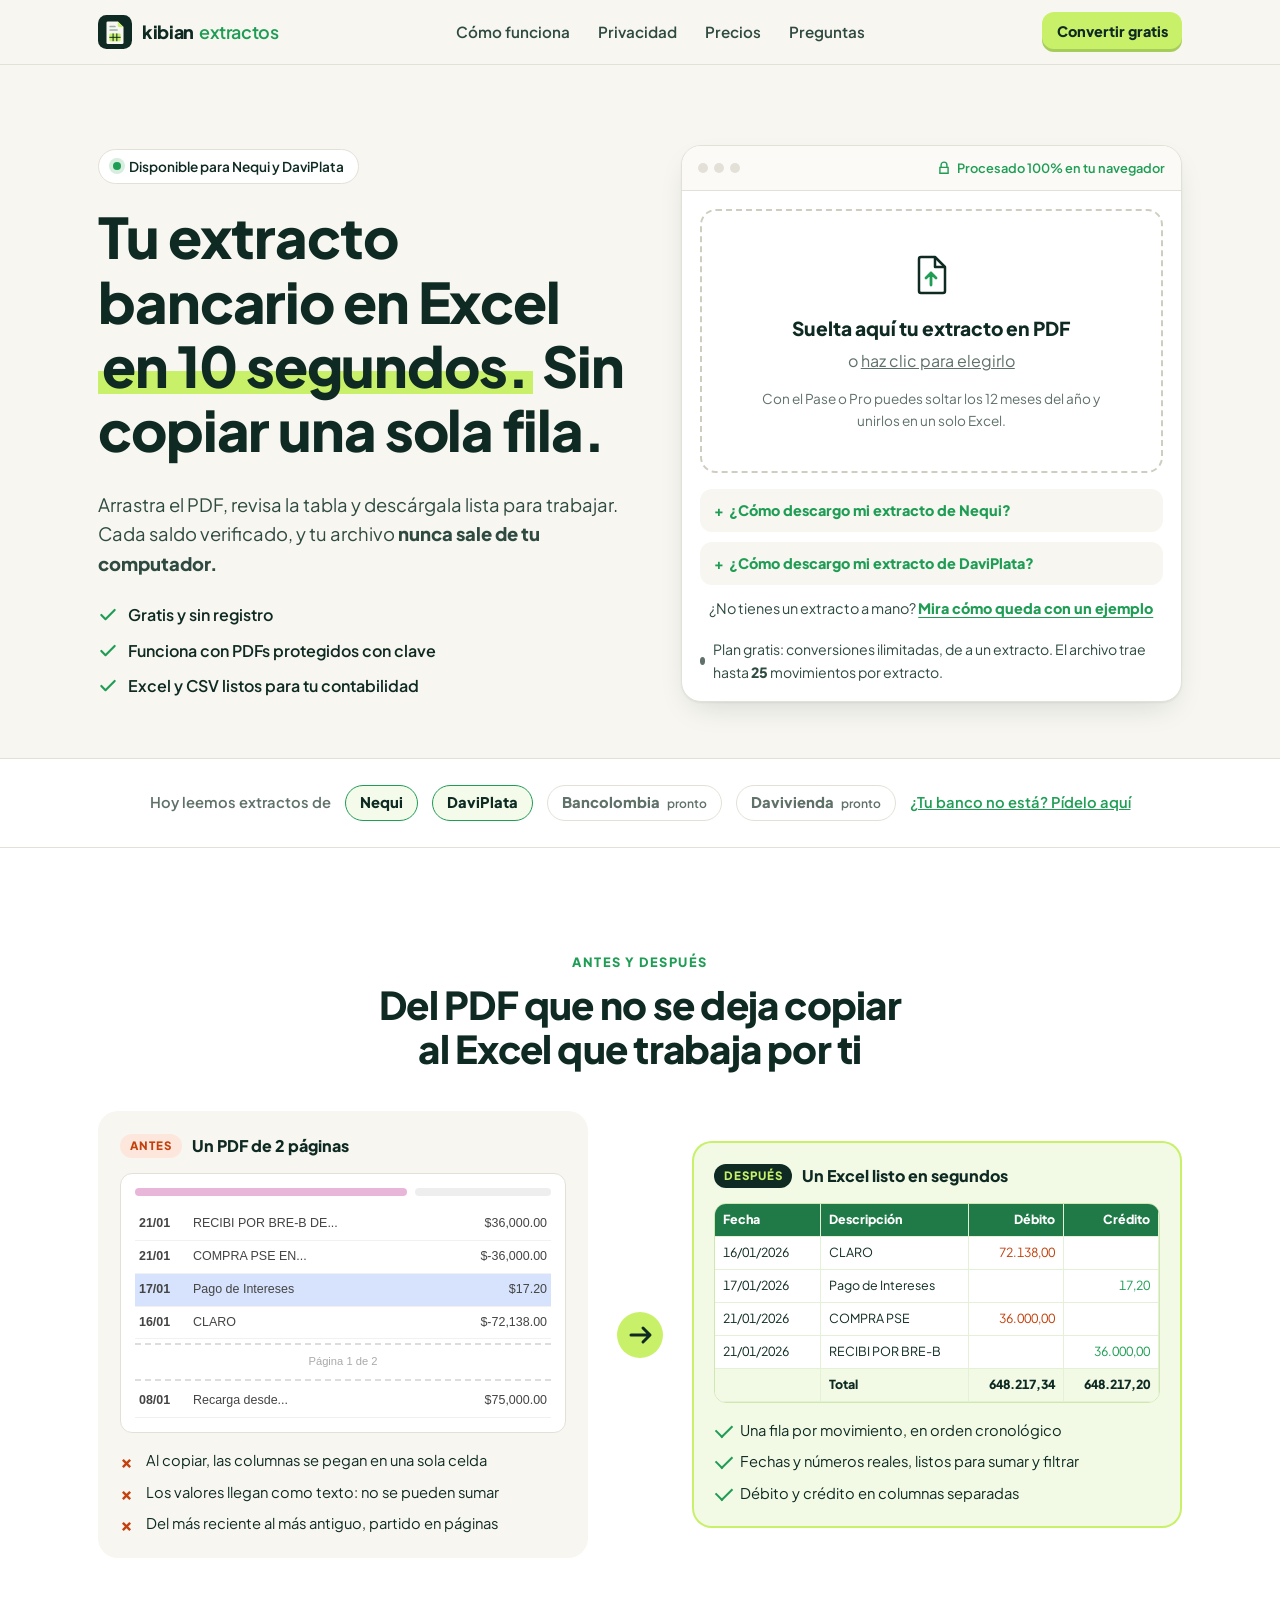
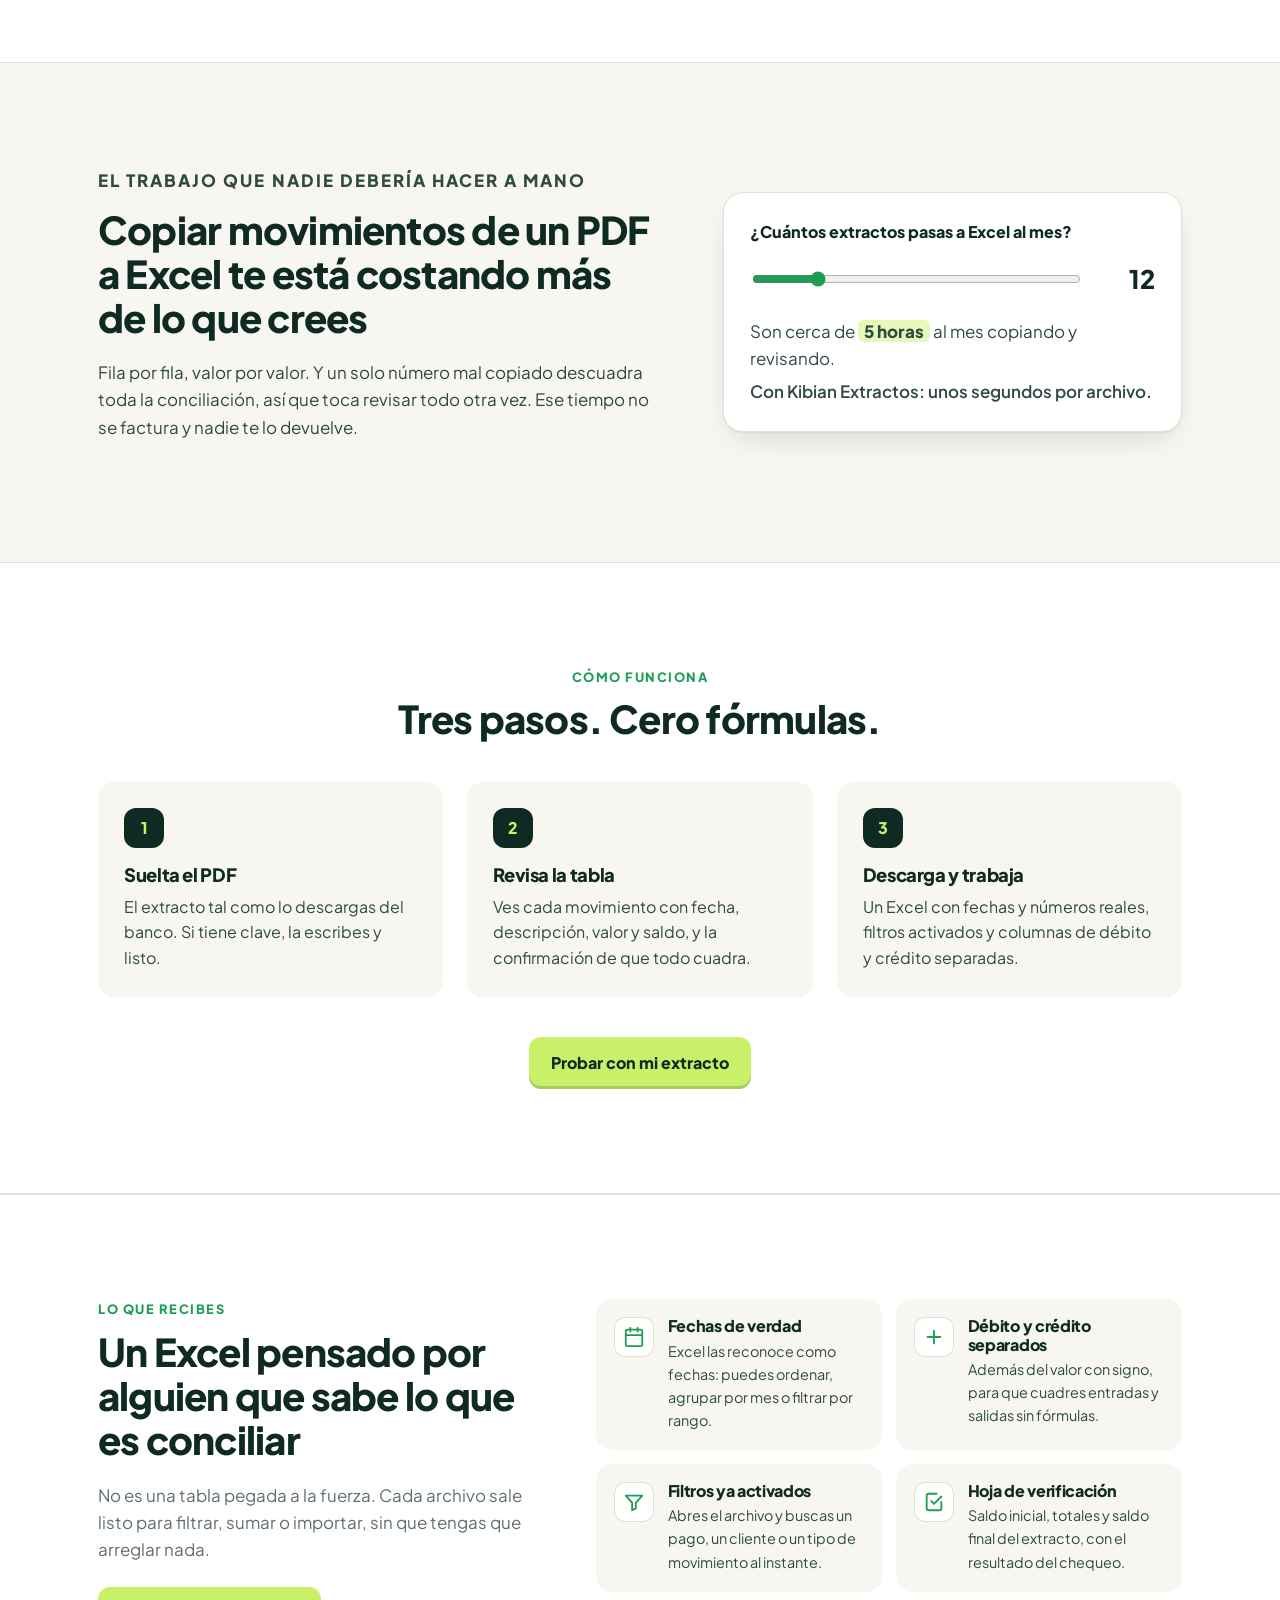
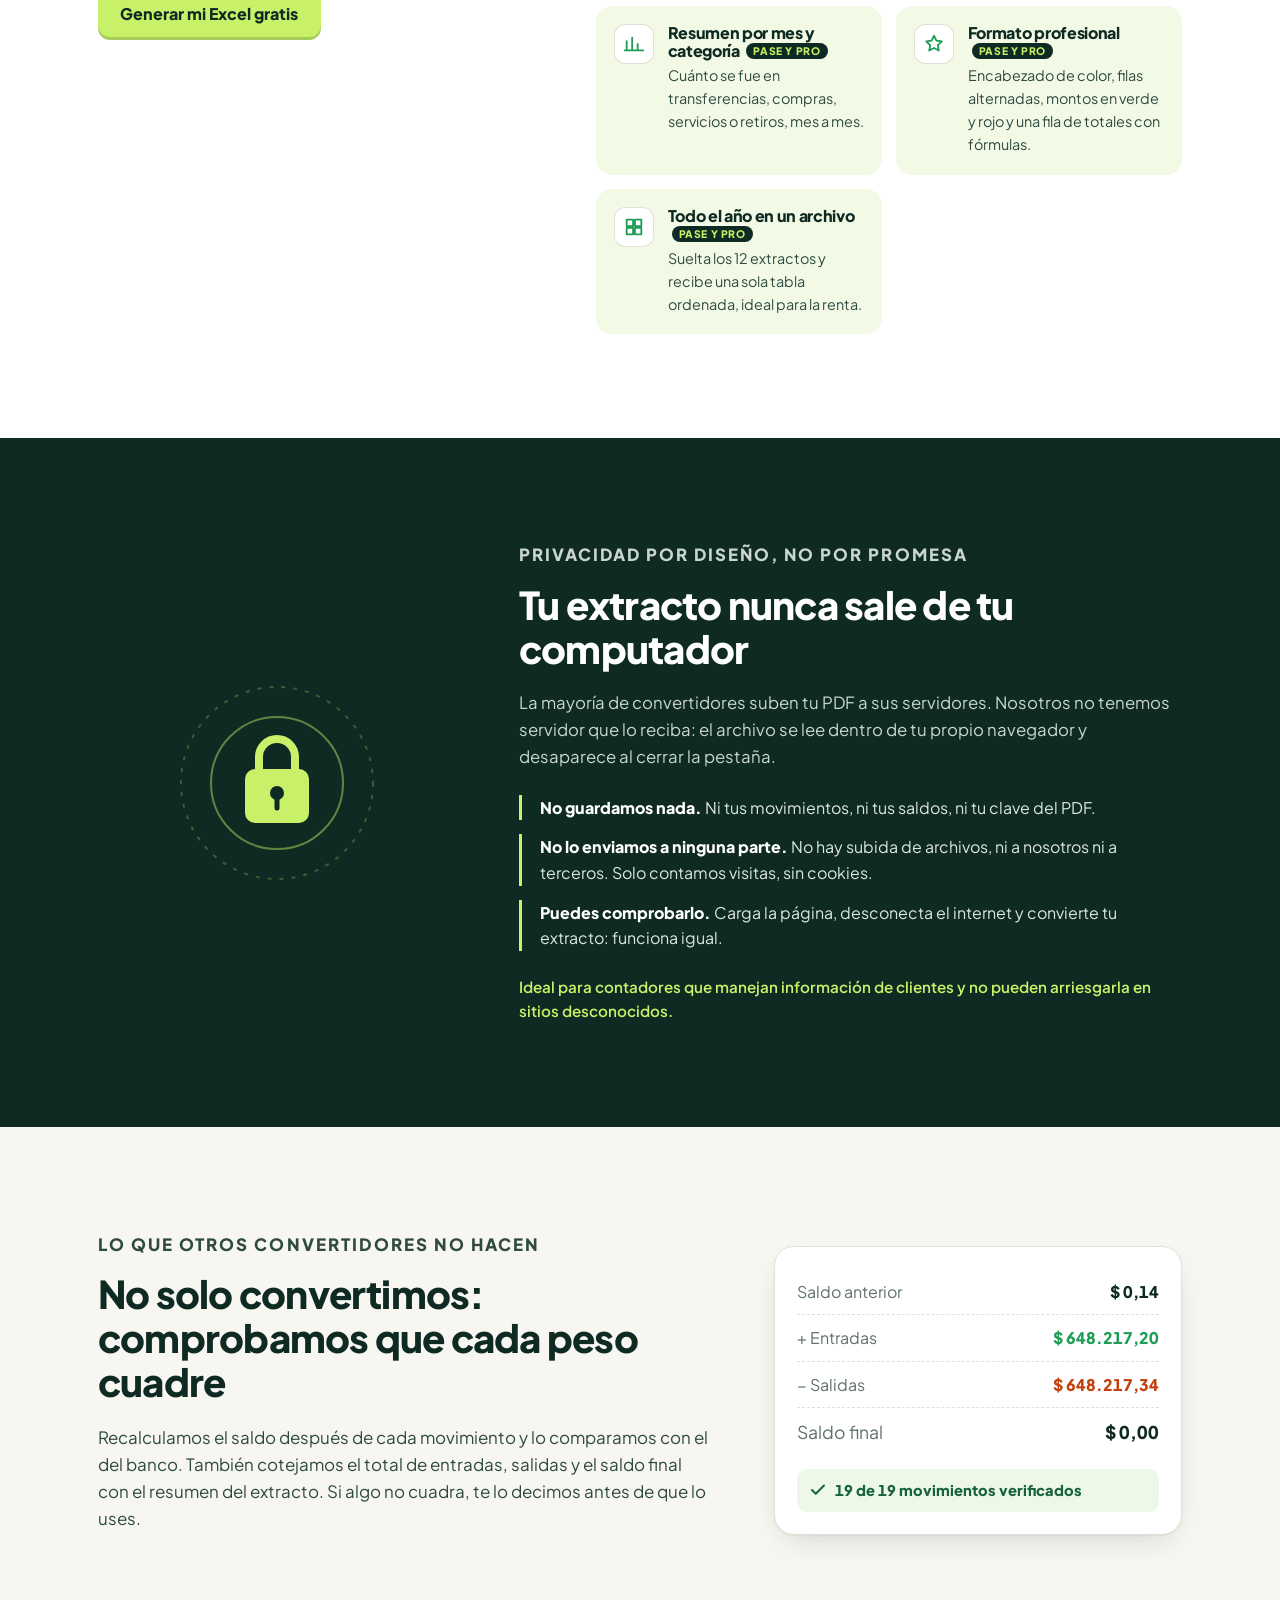
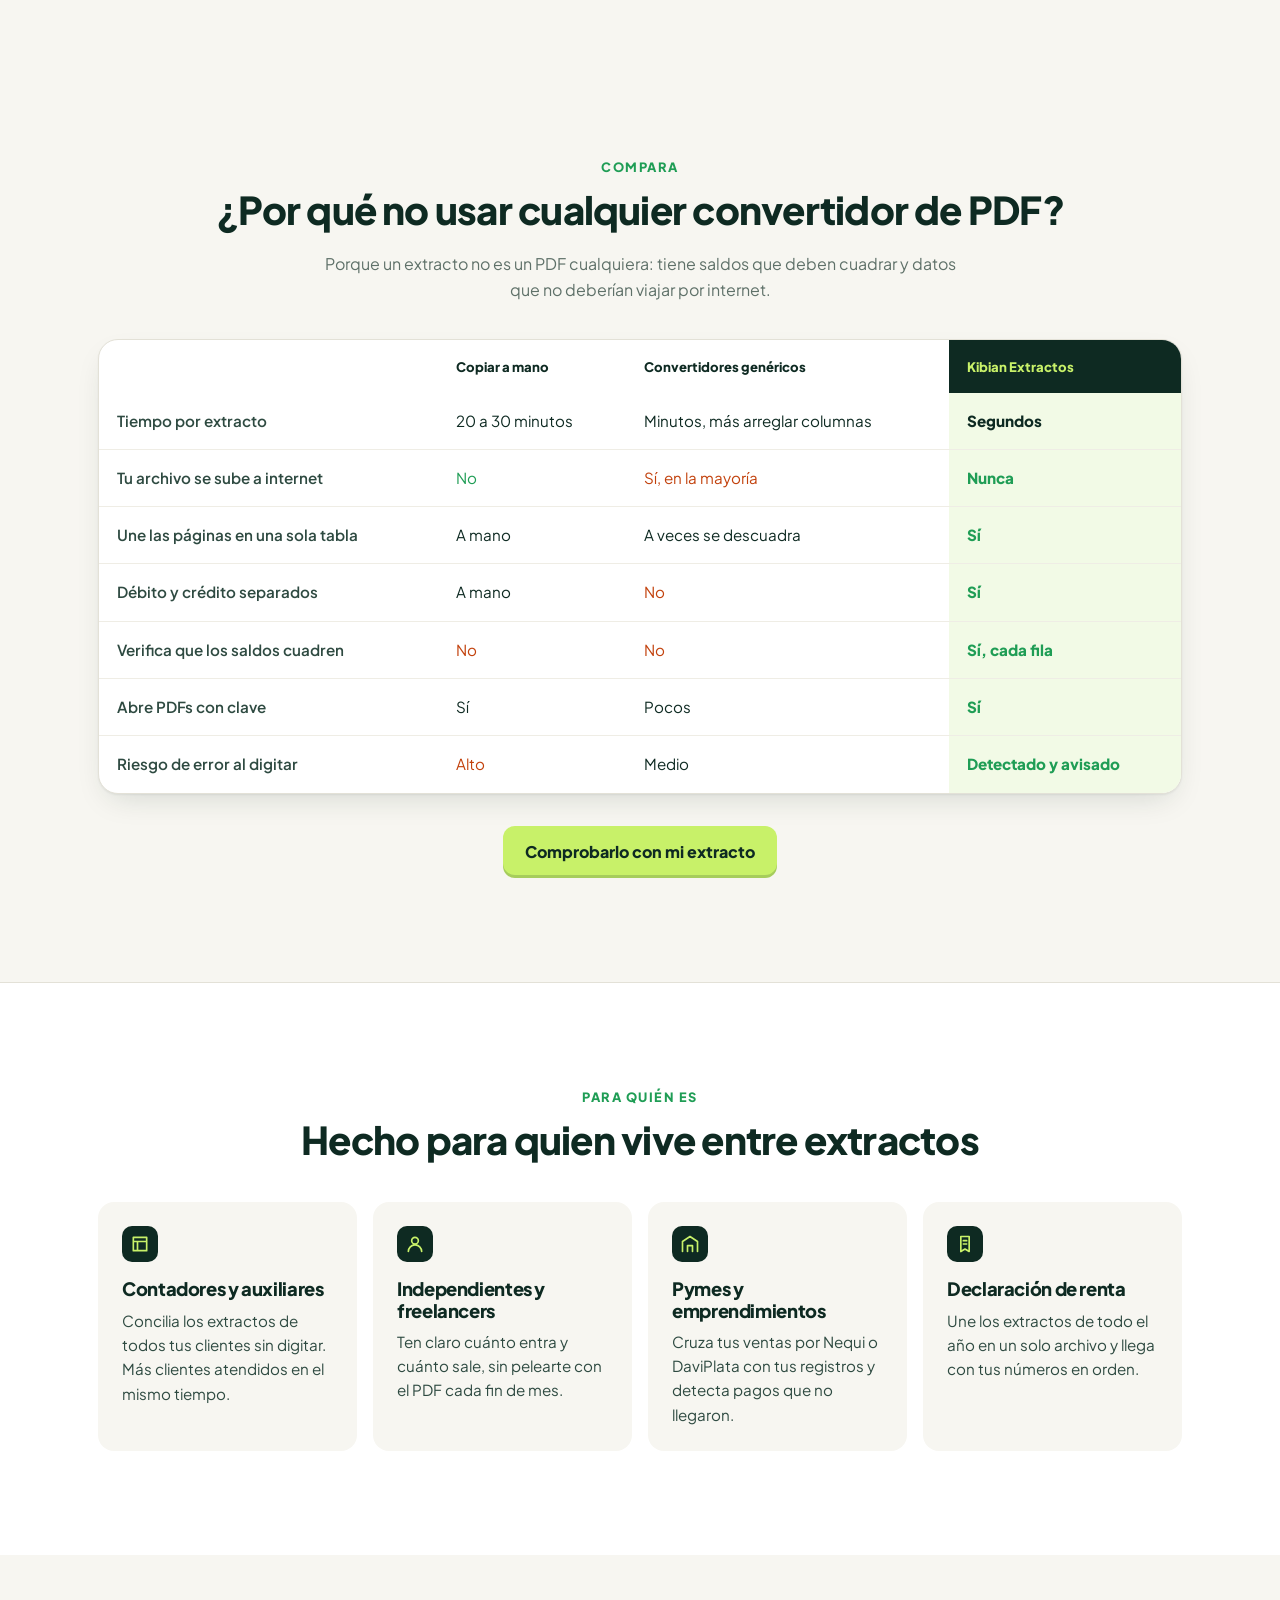
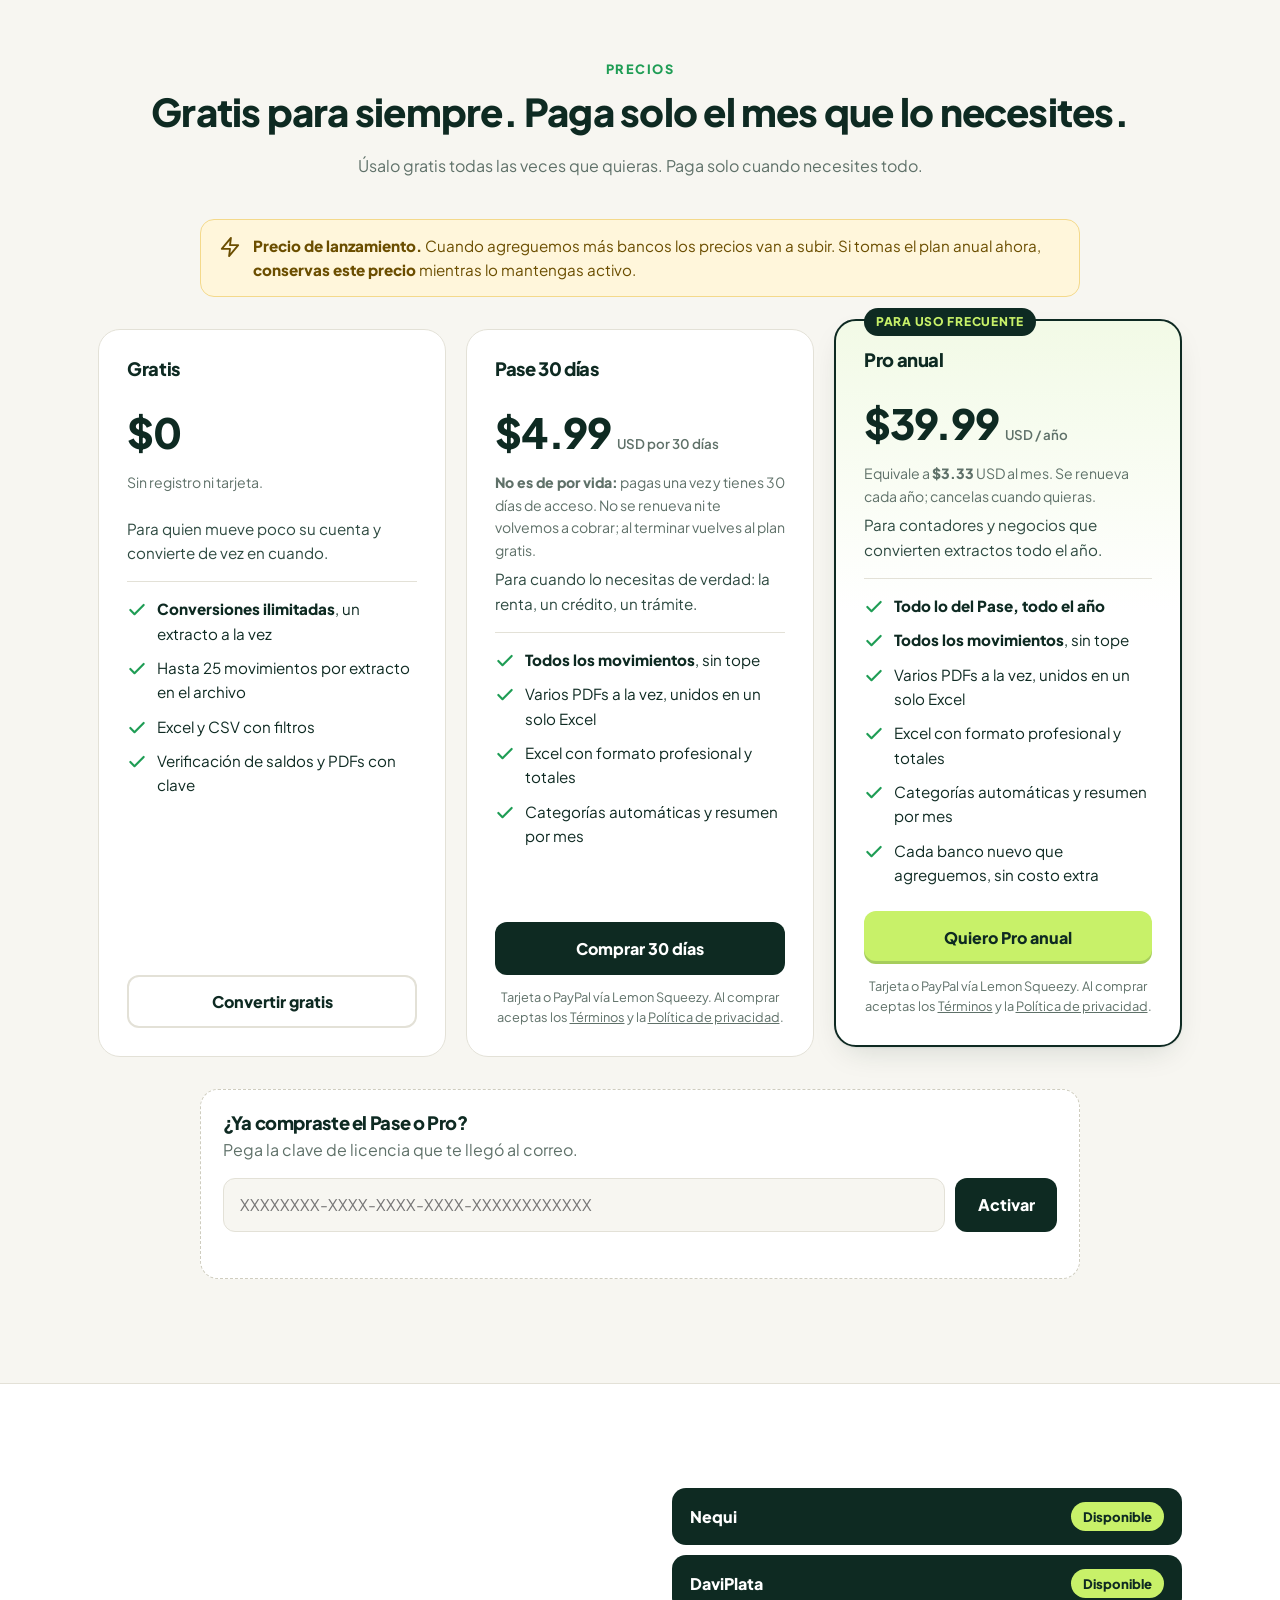
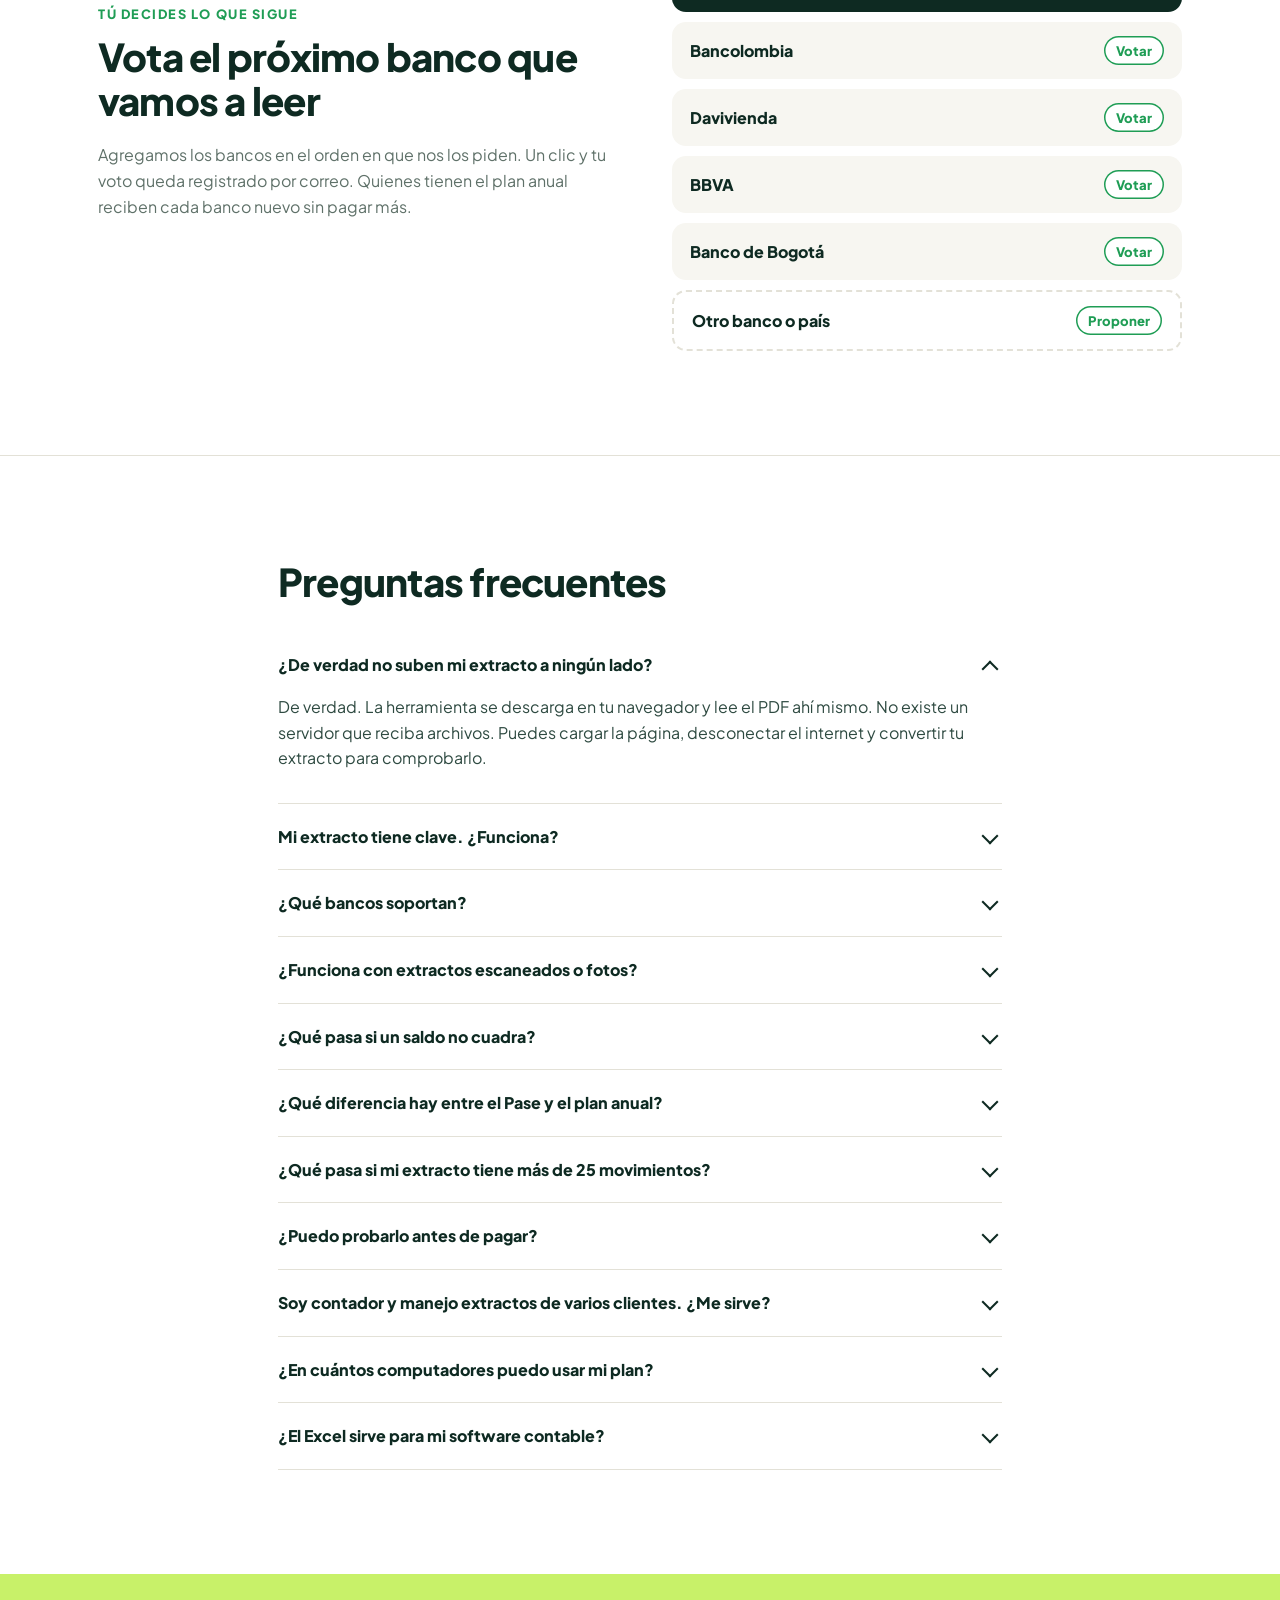
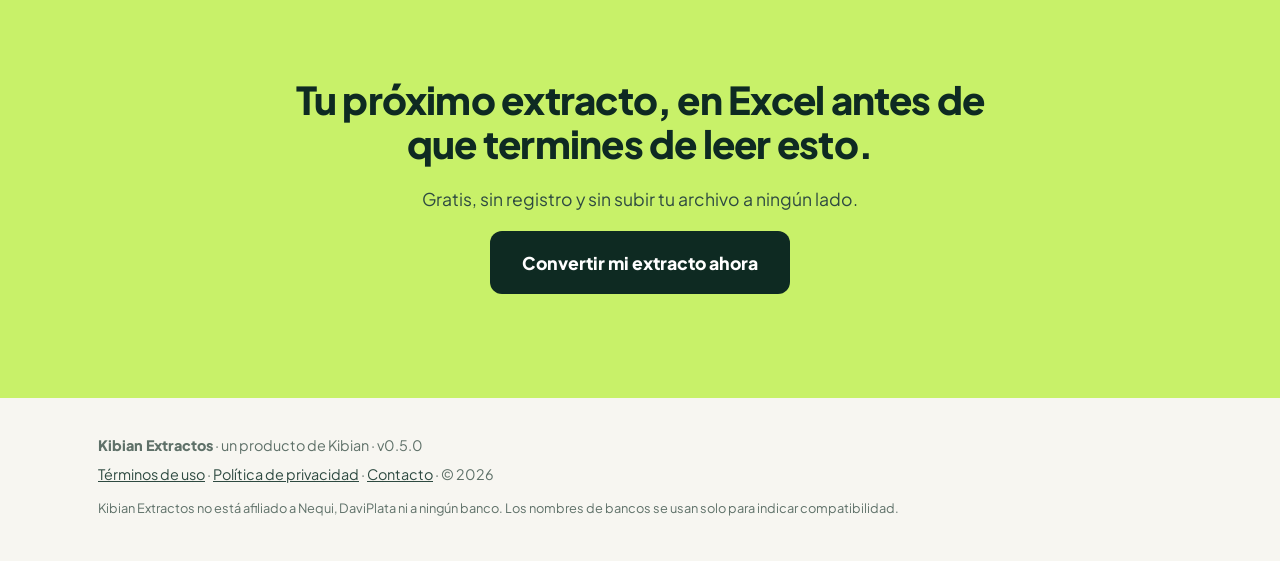
==== commit 3dfdc2b6: "v0.6.0: soporte para extractos de DaviPlata Lee extractos de DaviPlata (saldo calculado, referencia " ====
--- a/index.html
+++ b/index.html
@@ -5,9 +5,9 @@
 <meta http-equiv="Content-Security-Policy" content="default-src 'self'; script-src 'self' 'wasm-unsafe-eval'; style-src 'self' 'unsafe-inline'; img-src 'self' data: blob: https://kibianextractos.goatcounter.com; font-src 'self'; worker-src 'self' blob:; connect-src 'self' https://api.lemonsqueezy.com https://kibianextractos.goatcounter.com https://*.workers.dev; base-uri 'self'; form-action 'self'">
 <meta name="referrer" content="strict-origin-when-cross-origin">
 <meta name="viewport" content="width=device-width, initial-scale=1">
-<title>Kibian Extractos | Convierte tu extracto de Nequi a Excel en segundos</title>
-<meta name="description" content="Convierte extractos bancarios en PDF de Nequi a Excel o CSV en segundos. Saldos verificados y 100% privado: tu archivo nunca sale de tu computador. Gratis, sin registro.">
-<meta property="og:title" content="Tu extracto de Nequi en Excel, en segundos">
+<title>Kibian Extractos | Convierte tu extracto de Nequi o DaviPlata a Excel en segundos</title>
+<meta name="description" content="Convierte extractos en PDF de Nequi y DaviPlata a Excel o CSV en segundos. Saldos verificados y 100% privado: tu archivo nunca sale de tu computador. Gratis, sin registro.">
+<meta property="og:title" content="Tu extracto de Nequi o DaviPlata en Excel, en segundos">
 <meta property="og:description" content="Sin copiar y pegar. Saldos verificados. Tu archivo nunca sale de tu computador.">
 <meta property="og:type" content="website">
 <meta name="theme-color" content="#0E2A22">
@@ -39,7 +39,7 @@
 <section class="hero" id="convertir">
   <div class="wrap hero__grid">
     <div class="hero__copy">
-      <p class="pill"><span class="dot dot--live"></span> Disponible para extractos de Nequi</p>
+      <p class="pill"><span class="dot dot--live"></span> Disponible para Nequi y DaviPlata</p>
       <h1>Tu extracto bancario en Excel <span class="mark">en 10 segundos.</span> Sin copiar una sola fila.</h1>
       <p class="lead lead--desk">Arrastra el PDF, revisa la tabla y descárgala lista para trabajar. Cada saldo verificado, y tu archivo <strong>nunca sale de tu computador.</strong></p>
       <p class="lead lead--mob">Elige tu PDF y descarga tu Excel. Gratis, sin registro, y tu archivo <strong>nunca sale de tu celular.</strong></p>
@@ -80,6 +80,14 @@
           <li>Vuelve aquí y elígelo. Si te pide clave, suele ser tu número de documento.</li>
         </ol>
       </details>
+      <details class="help-nequi" id="helpDavi">
+        <summary>¿Cómo descargo mi extracto de DaviPlata?</summary>
+        <ol>
+          <li>Abre la app <b>DaviPlata</b> e ingresa con tu documento y tu clave.</li>
+          <li>En el menú busca la opción de <b>extractos</b>, elige el mes y descárgalo en PDF.</li>
+          <li>Vuelve aquí y elígelo. Si te pide clave, suele ser tu número de documento.</li>
+        </ol>
+      </details>
       <button type="button" class="demo-btn" id="demoBtn">¿No tienes un extracto a mano? <u>Mira cómo queda con un ejemplo</u></button>
       <p class="plan-badge" id="planBadge"></p>
       <p class="status" id="status" hidden role="status" aria-live="polite"></p>
@@ -95,9 +103,9 @@
   <div class="wrap banks__in">
     <p>Hoy leemos extractos de</p>
     <span class="bank bank--on">Nequi</span>
+    <span class="bank bank--on">DaviPlata</span>
     <span class="bank">Bancolombia <em>pronto</em></span>
     <span class="bank">Davivienda <em>pronto</em></span>
-    <span class="bank">DaviPlata <em>pronto</em></span>
     <a class="banks__ask" data-mail="Quiero que agreguen mi banco" href="#">¿Tu banco no está? Pídelo aquí</a>
   </div>
 </section>
@@ -291,7 +299,7 @@
       <article class="card">
         <svg viewBox="0 0 24 24" aria-hidden="true"><path d="M3 21V9l9-6 9 6v12M9 21v-7h6v7"/></svg>
         <h3>Pymes y emprendimientos</h3>
-        <p>Cruza tus ventas por Nequi con tus registros y detecta pagos que no llegaron.</p>
+        <p>Cruza tus ventas por Nequi o DaviPlata con tus registros y detecta pagos que no llegaron.</p>
       </article>
       <article class="card">
         <svg viewBox="0 0 24 24" aria-hidden="true"><path d="M7 3h10v18l-5-3-5 3zM10 8h4M10 12h4"/></svg>
@@ -390,9 +398,9 @@
     </div>
     <div class="road__list">
       <div class="road__item road__item--done"><span>Nequi</span><em>Disponible</em></div>
+      <div class="road__item road__item--done"><span>DaviPlata</span><em>Disponible</em></div>
       <a class="road__item" data-mail="Voto: Bancolombia" href="#"><span>Bancolombia</span><em>Votar</em></a>
       <a class="road__item" data-mail="Voto: Davivienda" href="#"><span>Davivienda</span><em>Votar</em></a>
-      <a class="road__item" data-mail="Voto: DaviPlata" href="#"><span>DaviPlata</span><em>Votar</em></a>
       <a class="road__item" data-mail="Voto: BBVA Colombia" href="#"><span>BBVA</span><em>Votar</em></a>
       <a class="road__item" data-mail="Voto: Banco de Bogotá" href="#"><span>Banco de Bogotá</span><em>Votar</em></a>
       <a class="road__item road__item--other" data-mail="Voto: otro banco (escribe cuál y de qué país)" href="#"><span>Otro banco o país</span><em>Proponer</em></a>
@@ -409,12 +417,12 @@
       <p>De verdad. La herramienta se descarga en tu navegador y lee el PDF ahí mismo. No existe un servidor que reciba archivos. Puedes cargar la página, desconectar el internet y convertir tu extracto para comprobarlo.</p>
     </details>
     <details>
-      <summary>Mi extracto de Nequi tiene clave. ¿Funciona?</summary>
+      <summary>Mi extracto tiene clave. ¿Funciona?</summary>
       <p>Sí. Al soltar el archivo te pedimos la clave, abres el PDF en tu navegador y seguimos. La clave no se guarda ni se envía a ninguna parte.</p>
     </details>
     <details>
       <summary>¿Qué bancos soportan?</summary>
-      <p>Hoy, Nequi. Estamos trabajando en Bancolombia, Davivienda y DaviPlata. Si necesitas otro banco, <a data-mail="Quiero que agreguen mi banco" href="#">escríbenos</a>: los bancos más pedidos son los primeros que agregamos.</p>
+      <p>Hoy, Nequi y DaviPlata. Estamos trabajando en Bancolombia y Davivienda. Si necesitas otro banco, <a data-mail="Quiero que agreguen mi banco" href="#">escríbenos</a>: los bancos más pedidos son los primeros que agregamos.</p>
     </details>
     <details>
       <summary>¿Funciona con extractos escaneados o fotos?</summary>
@@ -466,7 +474,7 @@
   <div class="wrap foot__in">
     <p><b>Kibian Extractos</b> · un producto de Kibian · v<span data-cfg="version"></span></p>
     <p><a href="terminos.html">Términos de uso</a> · <a href="privacidad.html">Política de privacidad</a> · <a data-mail="Soporte Kibian Extractos" href="#">Contacto</a> · © <span id="year"></span></p>
-    <p class="foot__legal">Kibian Extractos no está afiliado a Nequi ni a ningún banco. Los nombres de bancos se usan solo para indicar compatibilidad.</p>
+    <p class="foot__legal">Kibian Extractos no está afiliado a Nequi, DaviPlata ni a ningún banco. Los nombres de bancos se usan solo para indicar compatibilidad.</p>
   </div>
 </footer>
 
@@ -479,7 +487,7 @@
   <form id="pwdForm" method="dialog">
     <h3>Este extracto tiene clave</h3>
     <p class="muted">Escribe la clave de <b id="pwdFile"></b>. Se usa solo para abrirlo aquí en tu navegador; no se guarda ni se envía.</p>
-    <p class="muted small">En Nequi suele ser tu número de documento.</p>
+    <p class="muted small">Suele ser tu número de documento.</p>
     <label for="pwdInput" class="sr-only">Clave del PDF</label>
     <input type="password" id="pwdInput" autocomplete="off" required>
     <p id="pwdError" class="err small" hidden>Esa clave no funcionó. Intenta de nuevo.</p>
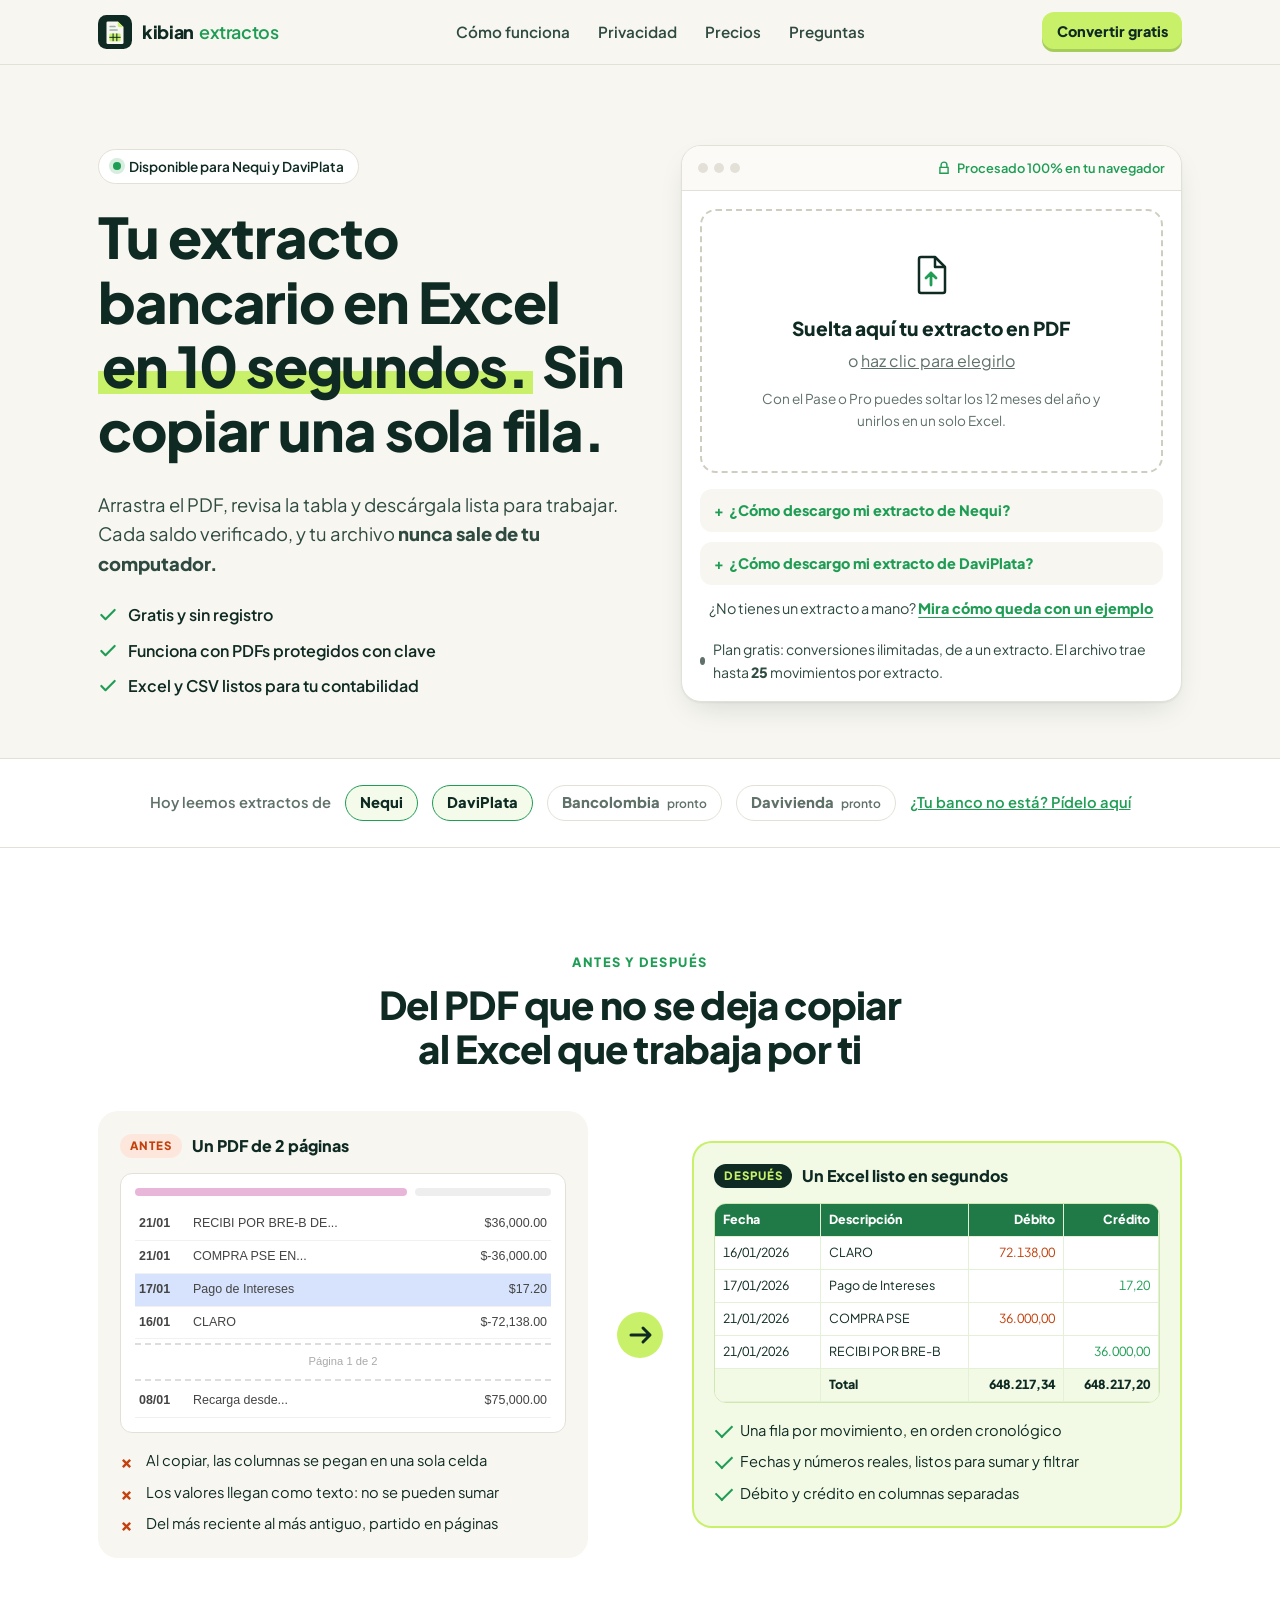
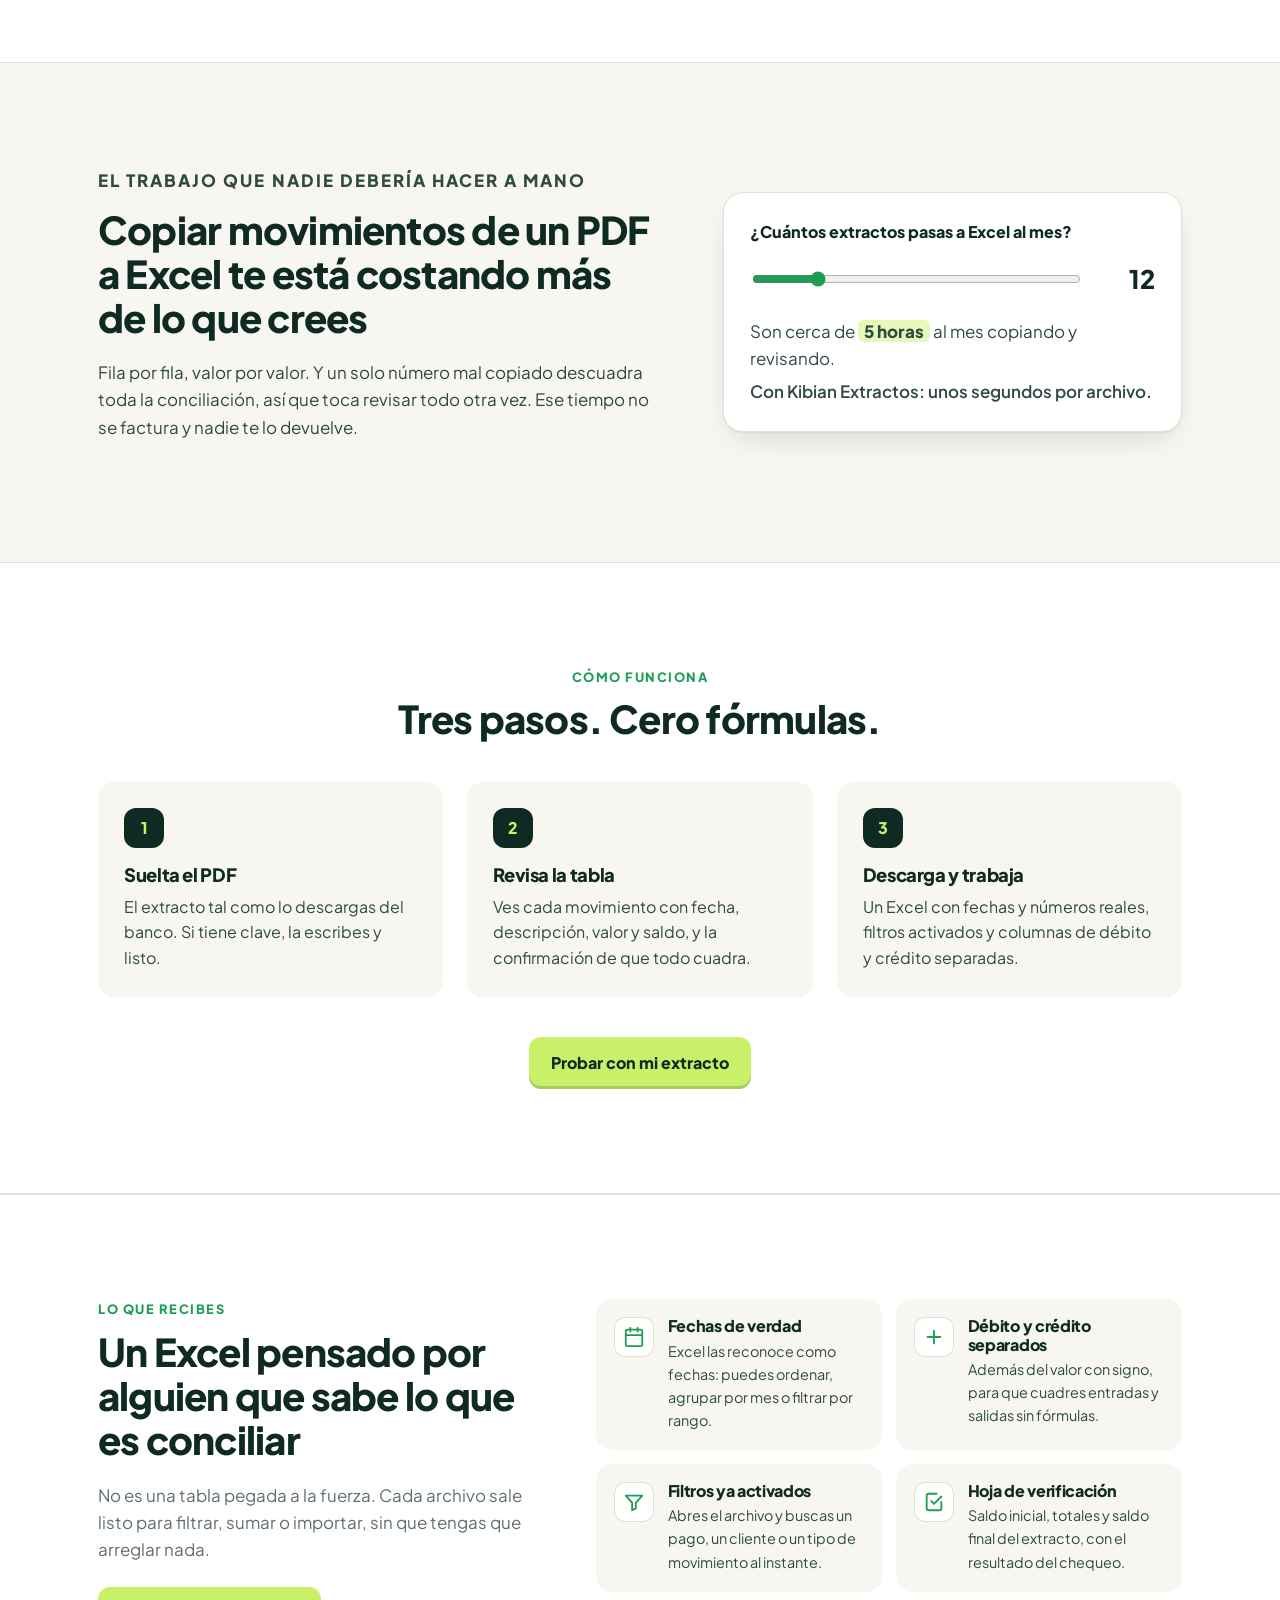
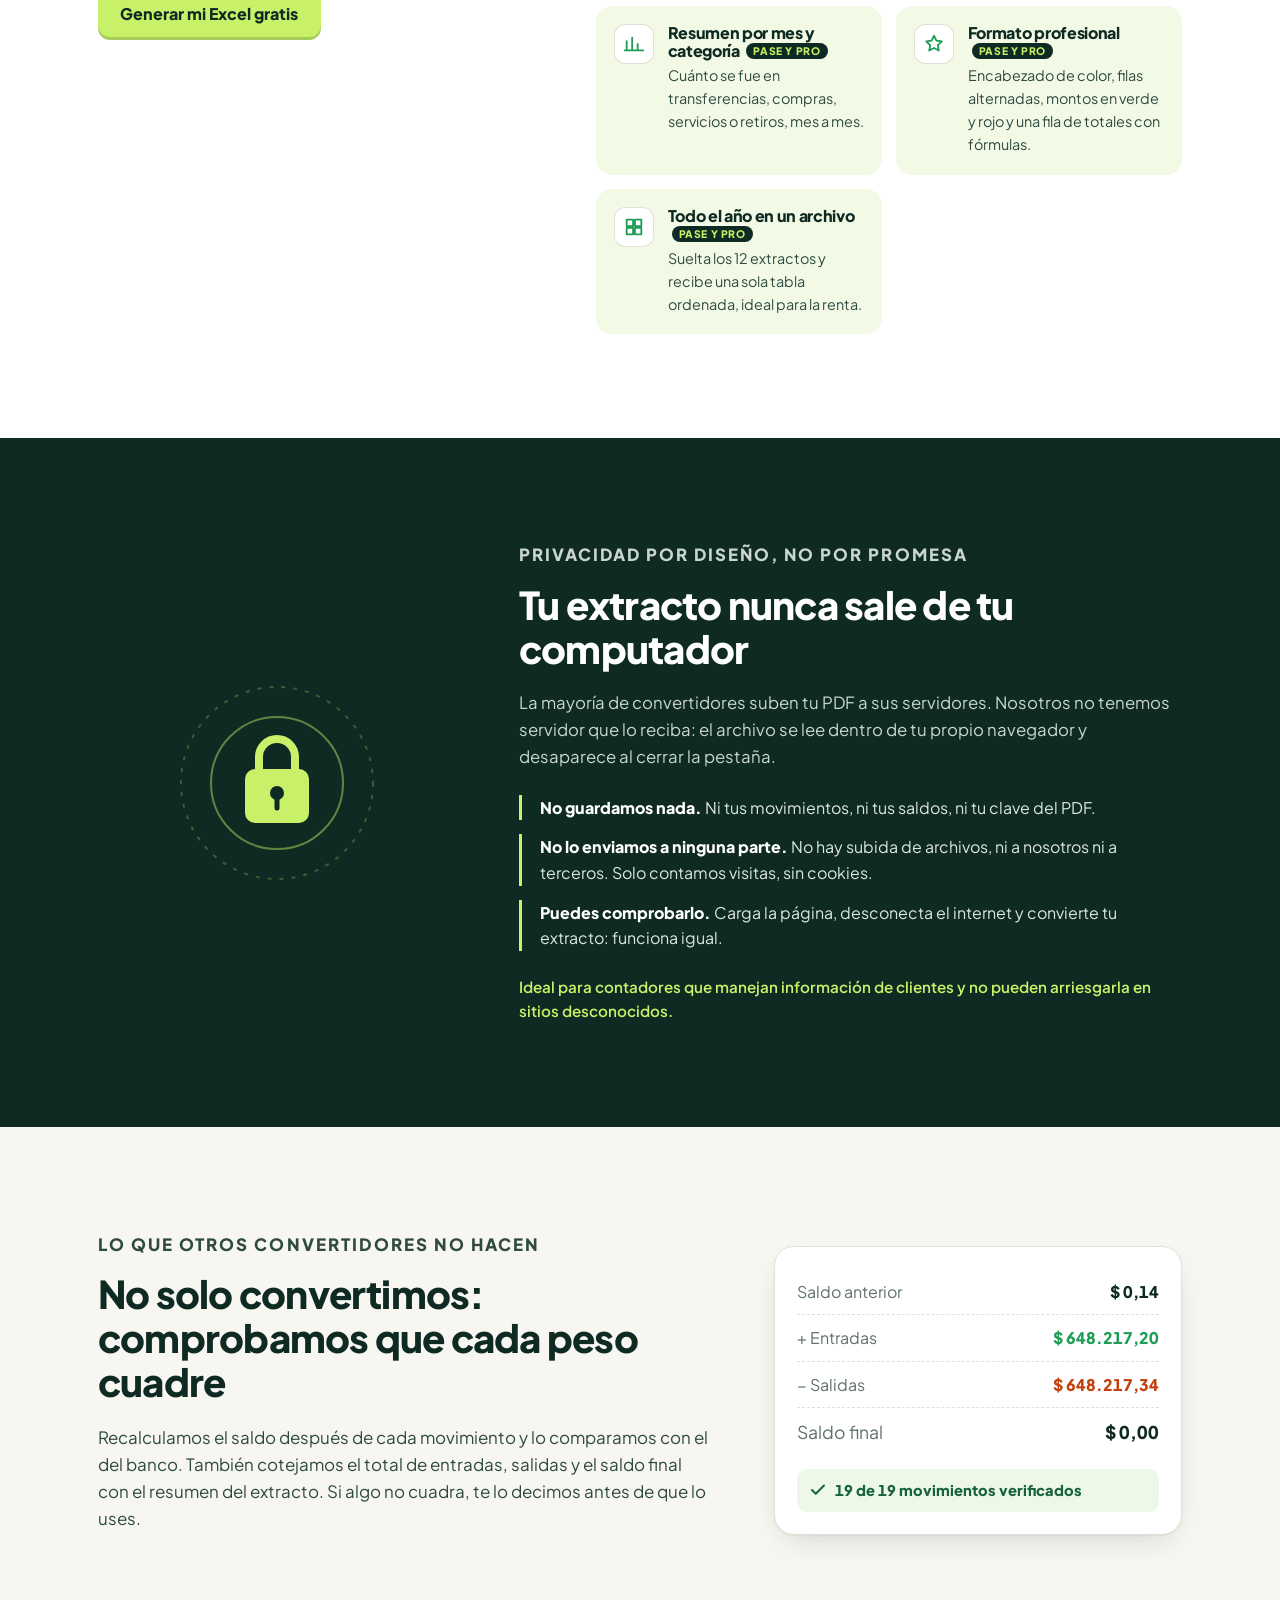
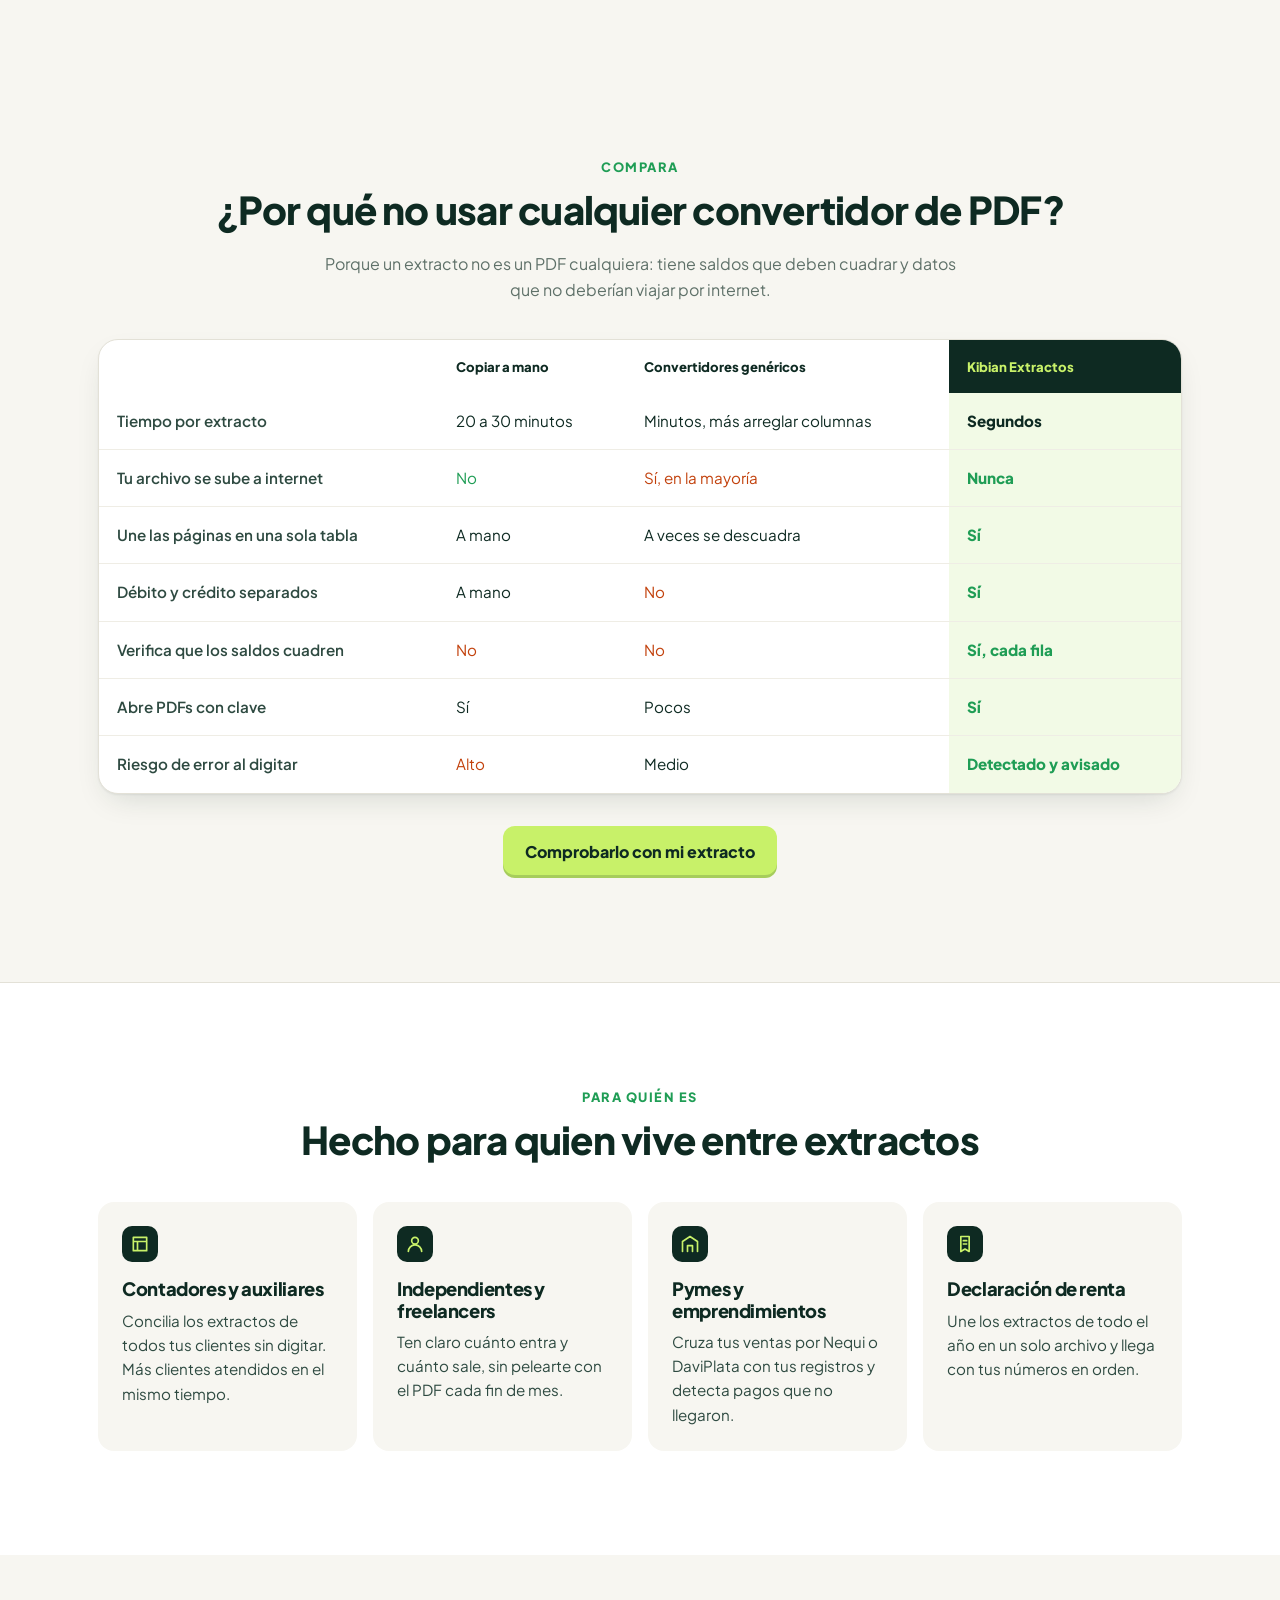
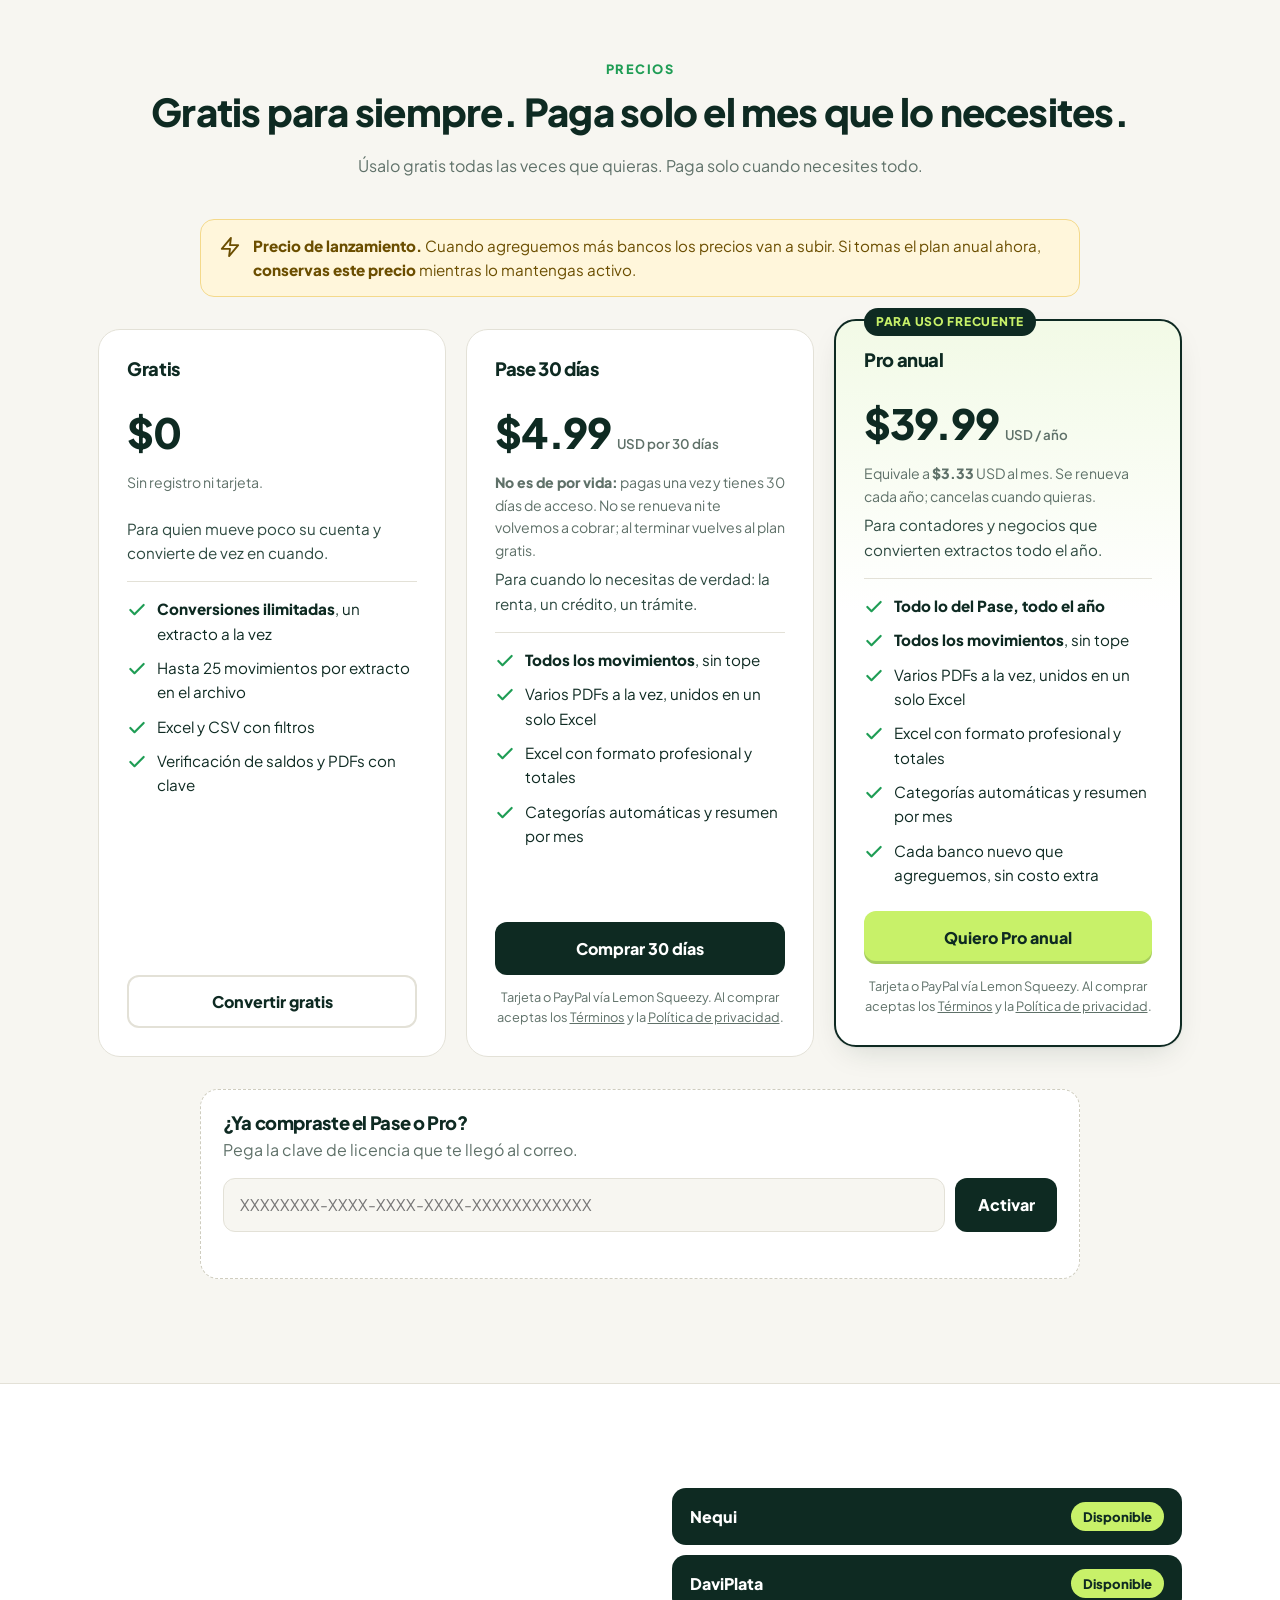
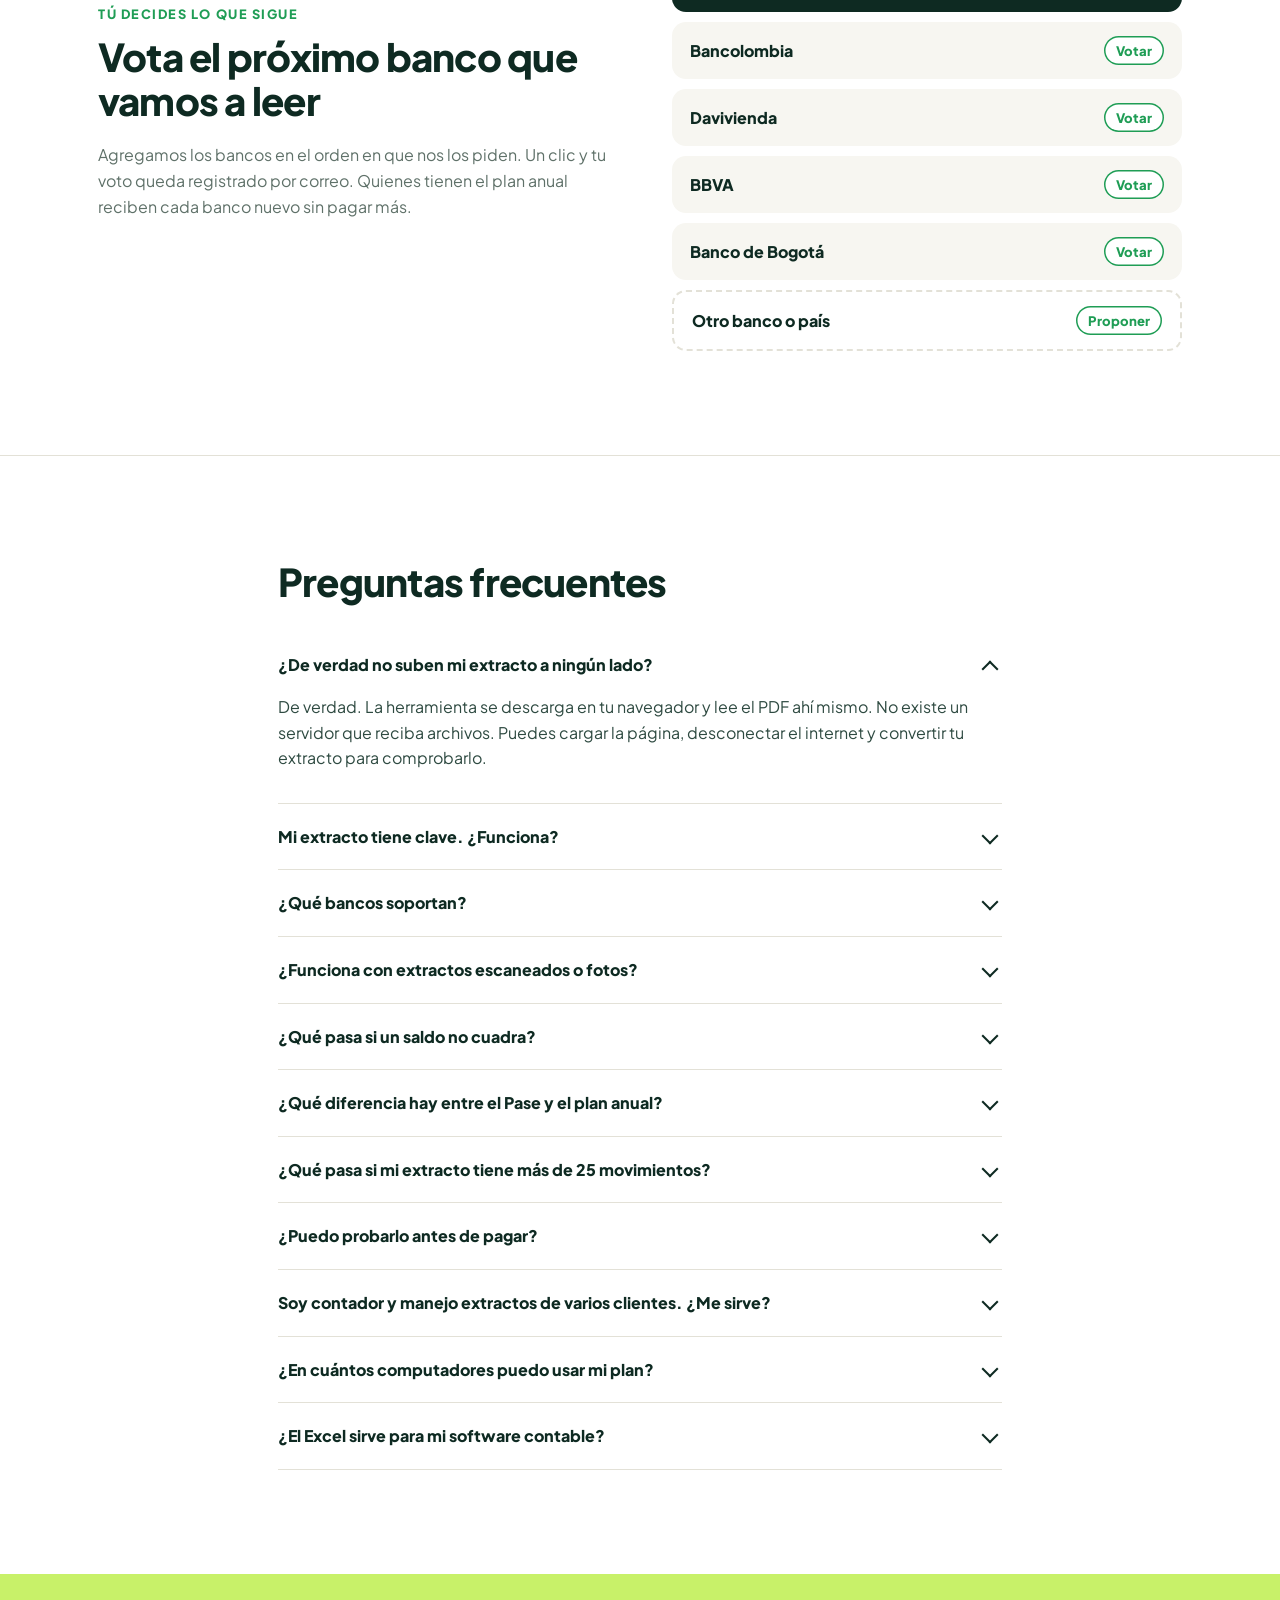
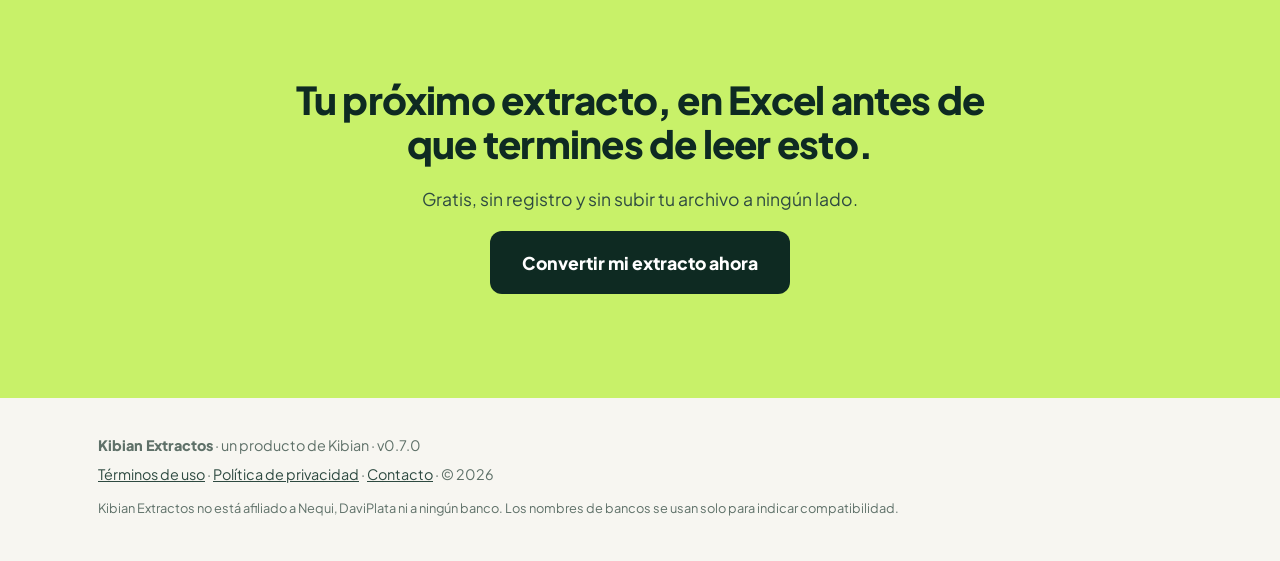
==== commit c63fce77: "v0.7.0: eventos claros y aviso de TikTok" ====
--- a/index.html
+++ b/index.html
@@ -56,10 +56,34 @@
         <span class="tool__lock"><svg viewBox="0 0 24 24" width="14" height="14" aria-hidden="true"><path fill="none" stroke="currentColor" stroke-width="2.4" stroke-linecap="round" d="M7 11V7a5 5 0 0 1 10 0v4M5 11h14v10H5z"/></svg> Procesado 100% en tu navegador</span>
       </div>
       <div class="inapp" id="inapp" hidden>
-        <svg viewBox="0 0 24 24" width="22" height="22" aria-hidden="true"><path fill="none" stroke="currentColor" stroke-width="2" stroke-linecap="round" stroke-linejoin="round" d="M12 9v4m0 4h.01M10.3 3.9 1.8 18a2 2 0 0 0 1.7 3h17a2 2 0 0 0 1.7-3L13.7 3.9a2 2 0 0 0-3.4 0z"/></svg>
-        <div>
-          <strong>Estás en <span id="inappName">la app</span>:</strong> aquí la descarga puede fallar. Toca <b>···</b> y elige <b>Abrir en el navegador</b>.
-          <div class="inapp__btns"><a class="btn btn--dark btn--sm" id="inappOpen" href="#" hidden data-track="abrir-navegador">Abrir en Chrome</a><button type="button" class="btn btn--ghost btn--sm" id="inappCopy" data-track="copiar-link">Copiar link</button></div>
+        <div class="inapp__head">
+          <svg viewBox="0 0 24 24" width="22" height="22" aria-hidden="true"><path fill="none" stroke="currentColor" stroke-width="2" stroke-linecap="round" stroke-linejoin="round" d="M12 9v4m0 4h.01M10.3 3.9 1.8 18a2 2 0 0 0 1.7 3h17a2 2 0 0 0 1.7-3L13.7 3.9a2 2 0 0 0-3.4 0z"/></svg>
+          <p><strong>Estás dentro de <span id="inappName">la app</span>.</strong> Aquí la descarga del Excel puede fallar. Ábrela en tu navegador o envíate el link para usarla cuando tengas tu extracto a mano.</p>
+        </div>
+        <div class="inapp__btns">
+          <a class="btn btn--dark btn--sm" id="inappOpen" href="#" hidden>
+            <svg viewBox="0 0 24 24" width="18" height="18" aria-hidden="true"><path fill="none" stroke="currentColor" stroke-width="2.2" stroke-linecap="round" stroke-linejoin="round" d="M14 4h6v6M20 4l-9 9M19 14v5a1 1 0 0 1-1 1H5a1 1 0 0 1-1-1V6a1 1 0 0 1 1-1h5"/></svg>
+            <span id="inappOpenTxt">Abrir en el navegador</span>
+          </a>
+          <button type="button" class="btn btn--primary btn--sm" id="inappSend">
+            <svg viewBox="0 0 24 24" width="18" height="18" aria-hidden="true"><path fill="none" stroke="currentColor" stroke-width="2.2" stroke-linecap="round" stroke-linejoin="round" d="M22 2 11 13M22 2l-7 20-4-9-9-4z"/></svg>
+            Envíame el link
+          </button>
+        </div>
+        <div class="inapp__send" id="inappSendBox" hidden>
+          <a class="btn btn--ghost btn--sm" id="sendWa" href="#" target="_blank" rel="noopener">
+            <svg viewBox="0 0 24 24" width="18" height="18" aria-hidden="true"><path fill="none" stroke="currentColor" stroke-width="2" stroke-linecap="round" stroke-linejoin="round" d="M21 11.5a8.5 8.5 0 0 1-12.6 7.4L3 20l1.2-5.1A8.5 8.5 0 1 1 21 11.5z"/></svg>
+            WhatsApp
+          </a>
+          <a class="btn btn--ghost btn--sm" id="sendMail" href="#">
+            <svg viewBox="0 0 24 24" width="18" height="18" aria-hidden="true"><path fill="none" stroke="currentColor" stroke-width="2" stroke-linecap="round" stroke-linejoin="round" d="M4 5h16v14H4zM4 6l8 7 8-7"/></svg>
+            Correo
+          </a>
+          <button type="button" class="btn btn--ghost btn--sm" id="inappCopy">
+            <svg viewBox="0 0 24 24" width="18" height="18" aria-hidden="true"><path fill="none" stroke="currentColor" stroke-width="2" stroke-linecap="round" stroke-linejoin="round" d="M9 9h11v11H9zM5 15H4V4h11v1"/></svg>
+            <span>Copiar link</span>
+          </button>
+          <p class="inapp__tip">En WhatsApp puedes enviártelo a ti mismo: busca tu propio número en la lista de chats.</p>
         </div>
       </div>
       <div id="dropzone" class="drop" tabindex="0" role="button" aria-describedby="dropHint">
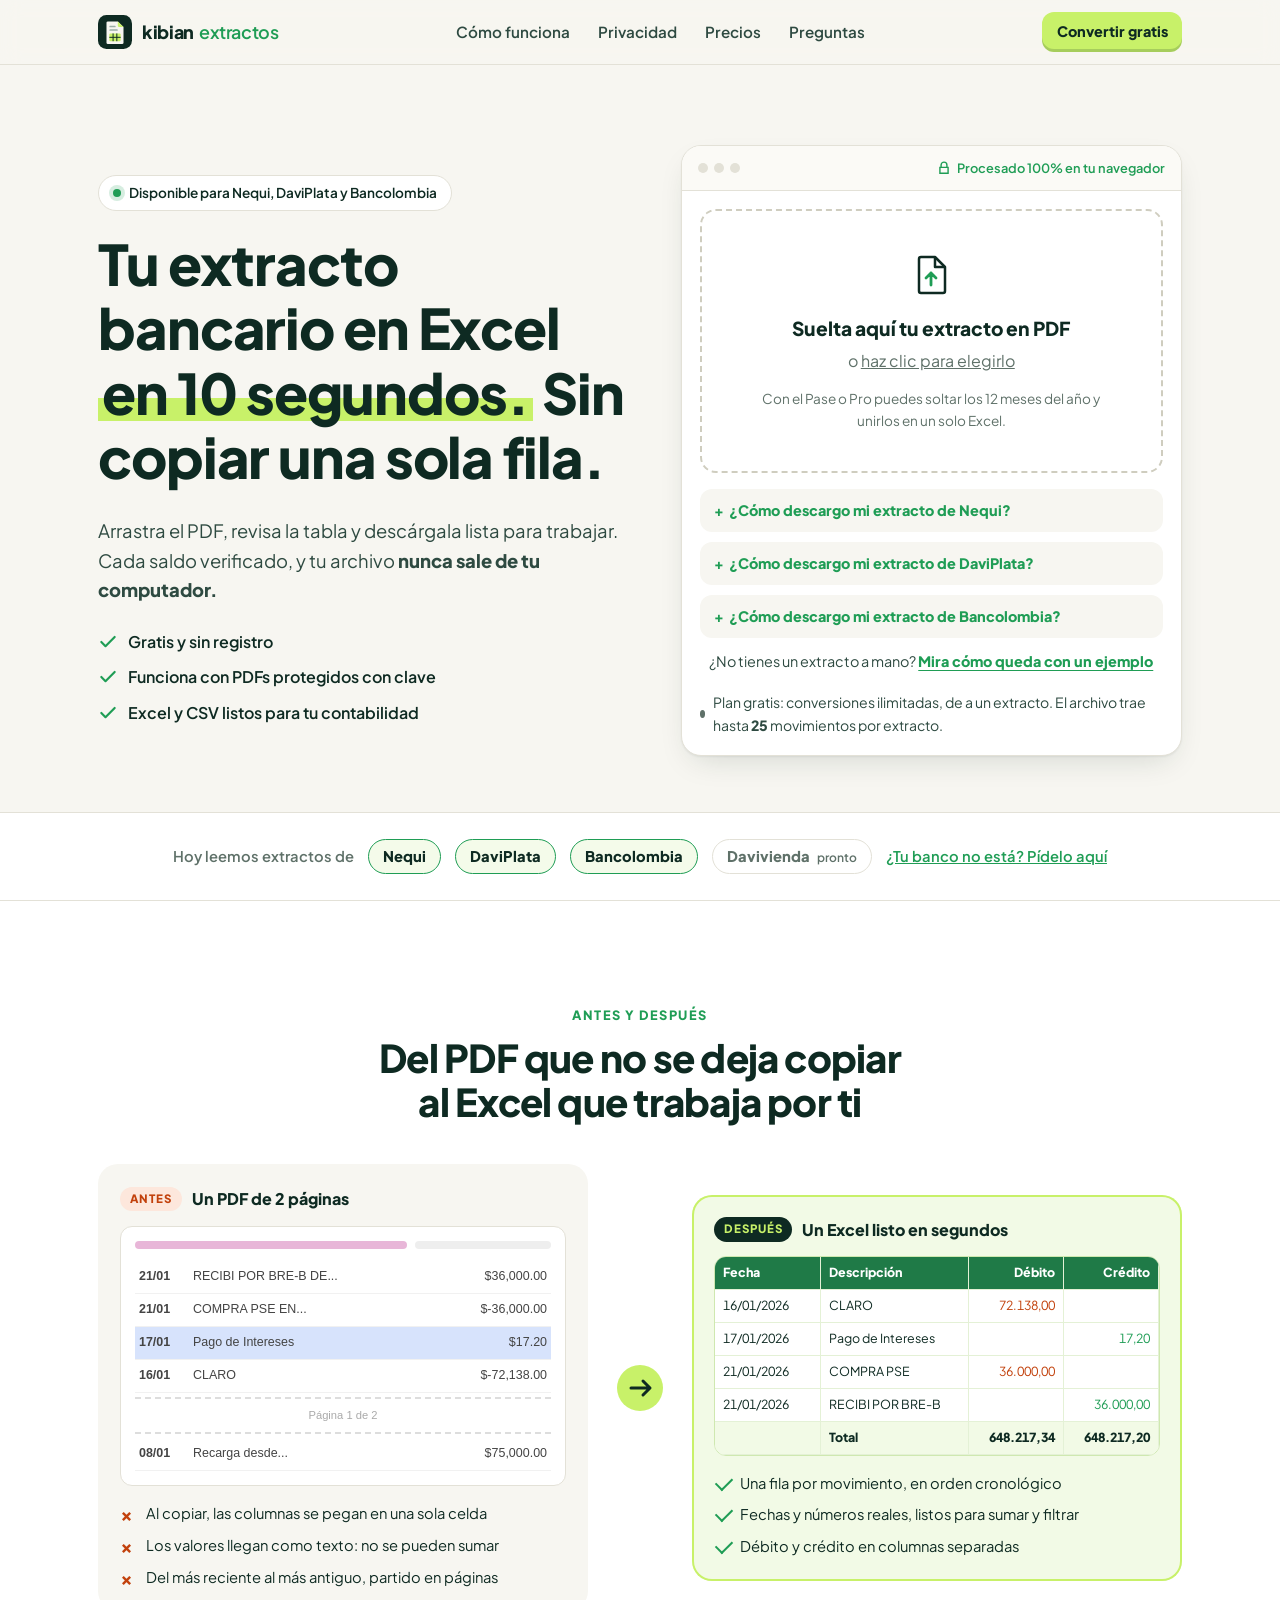
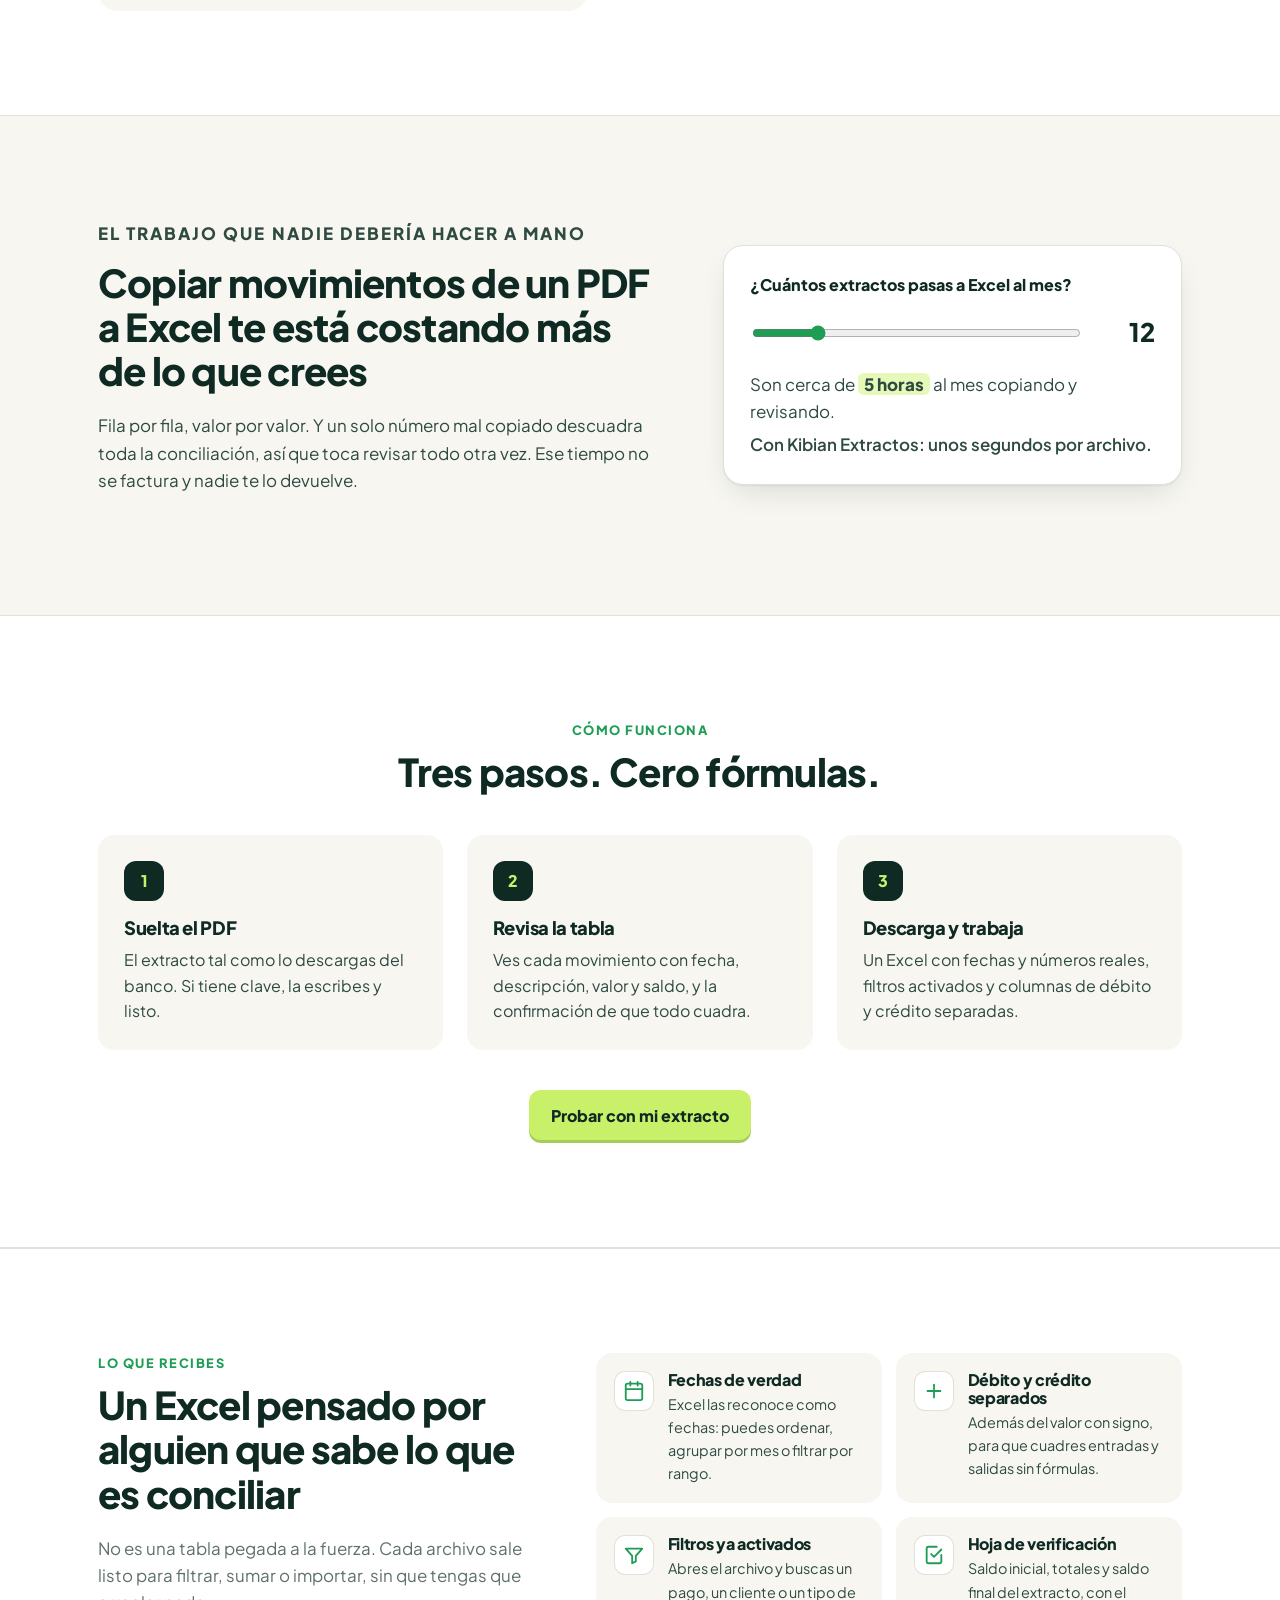
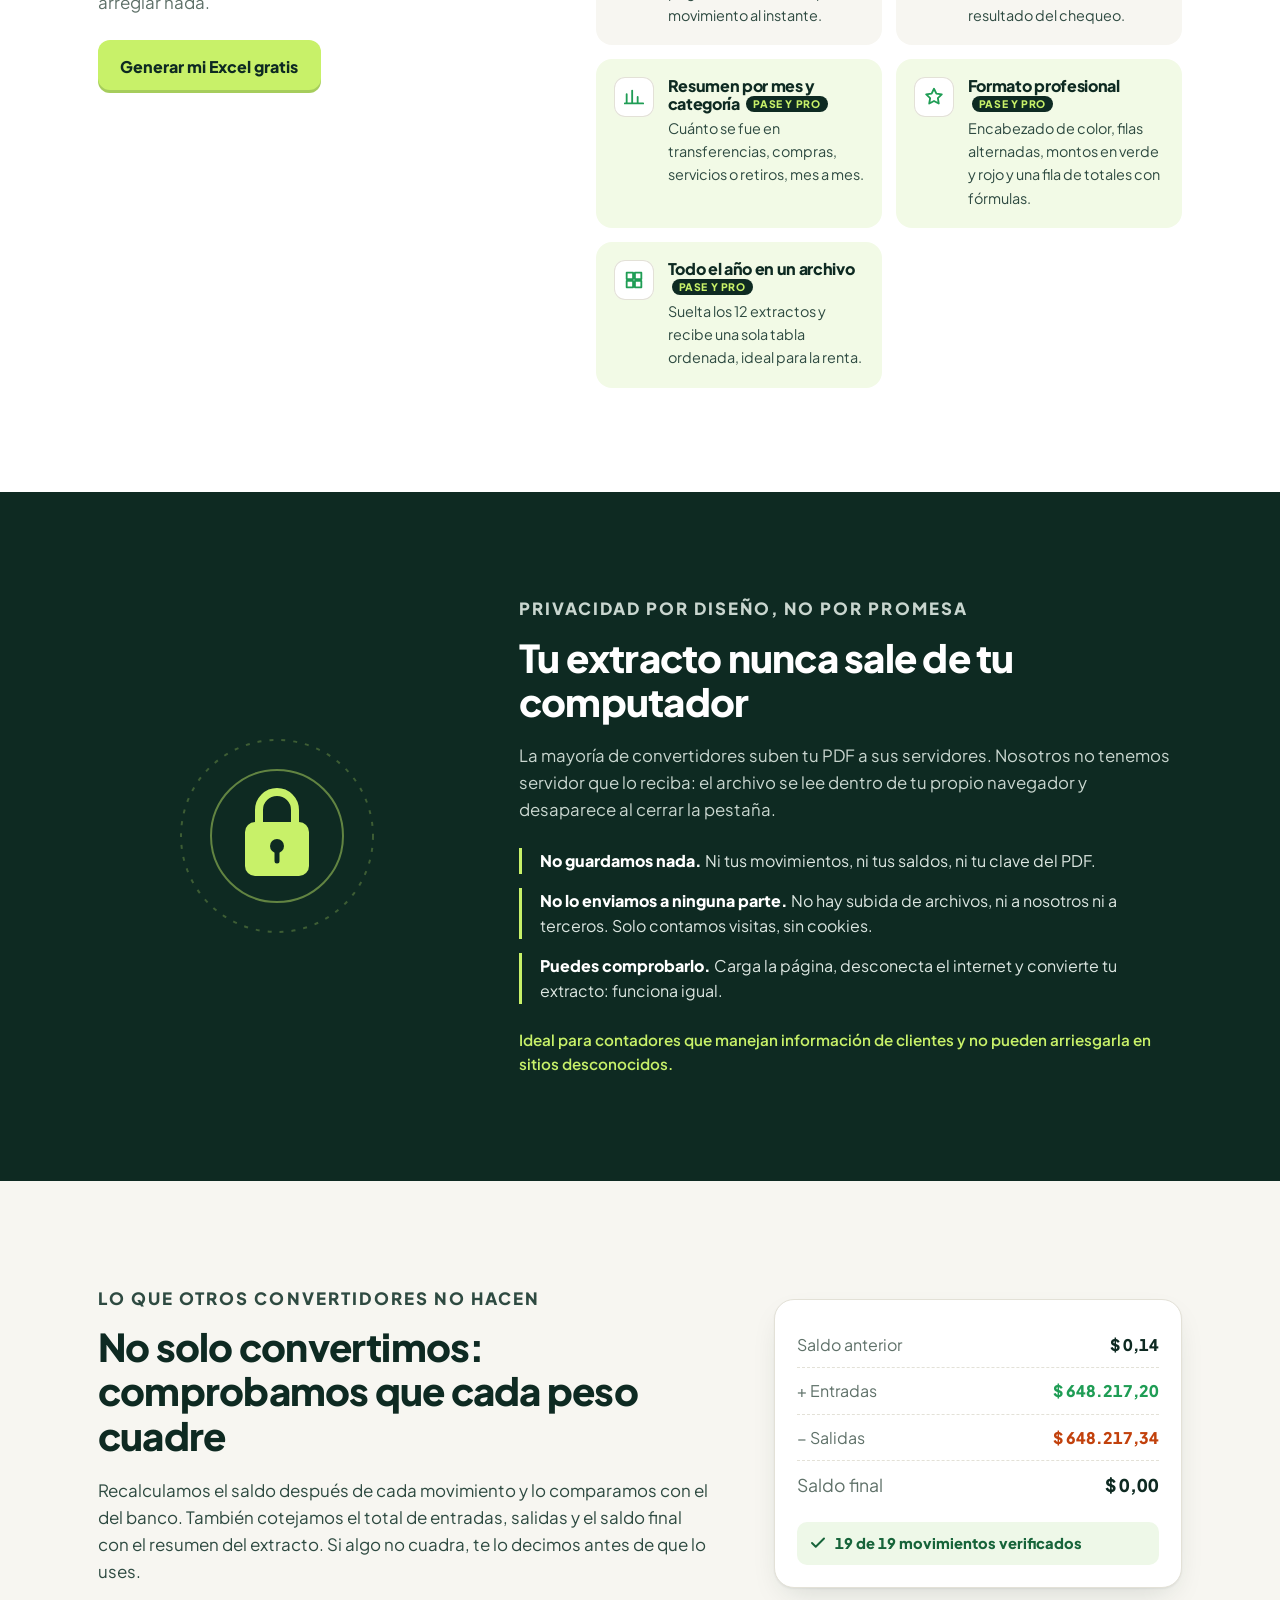
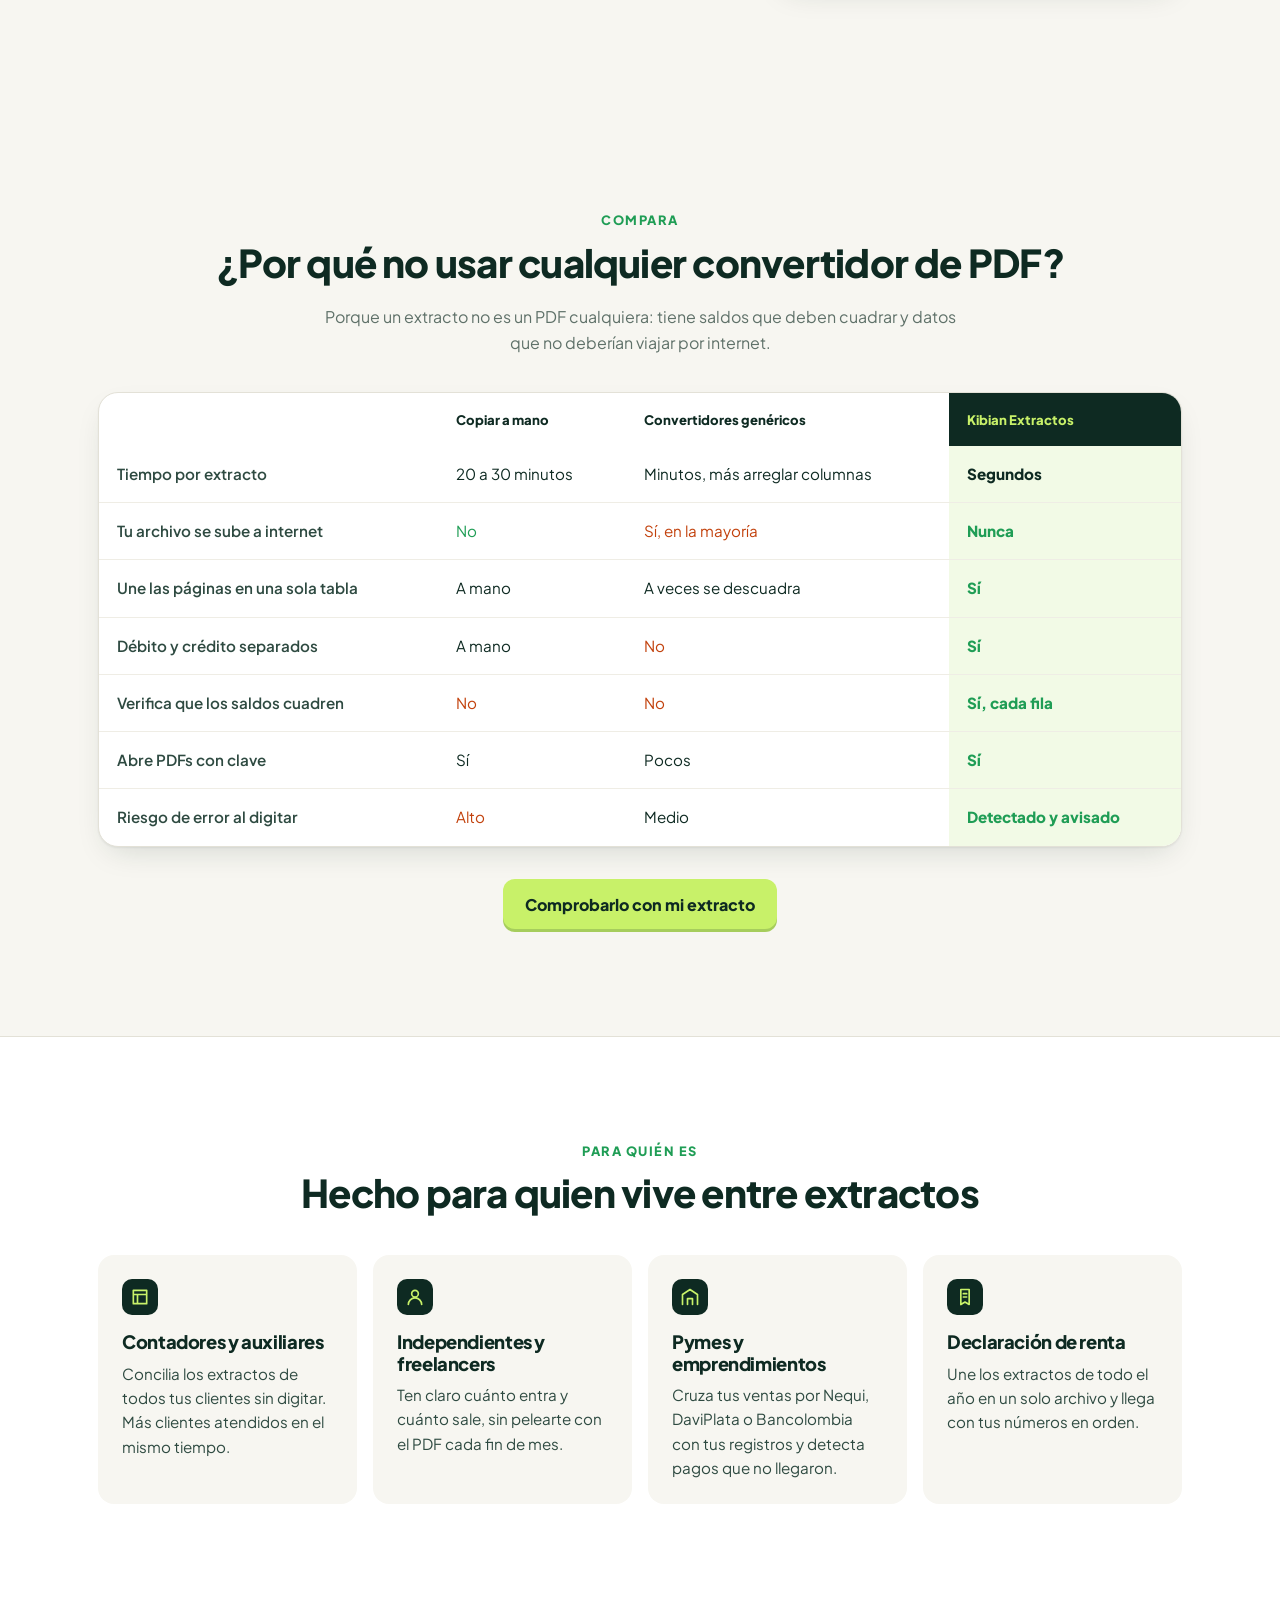
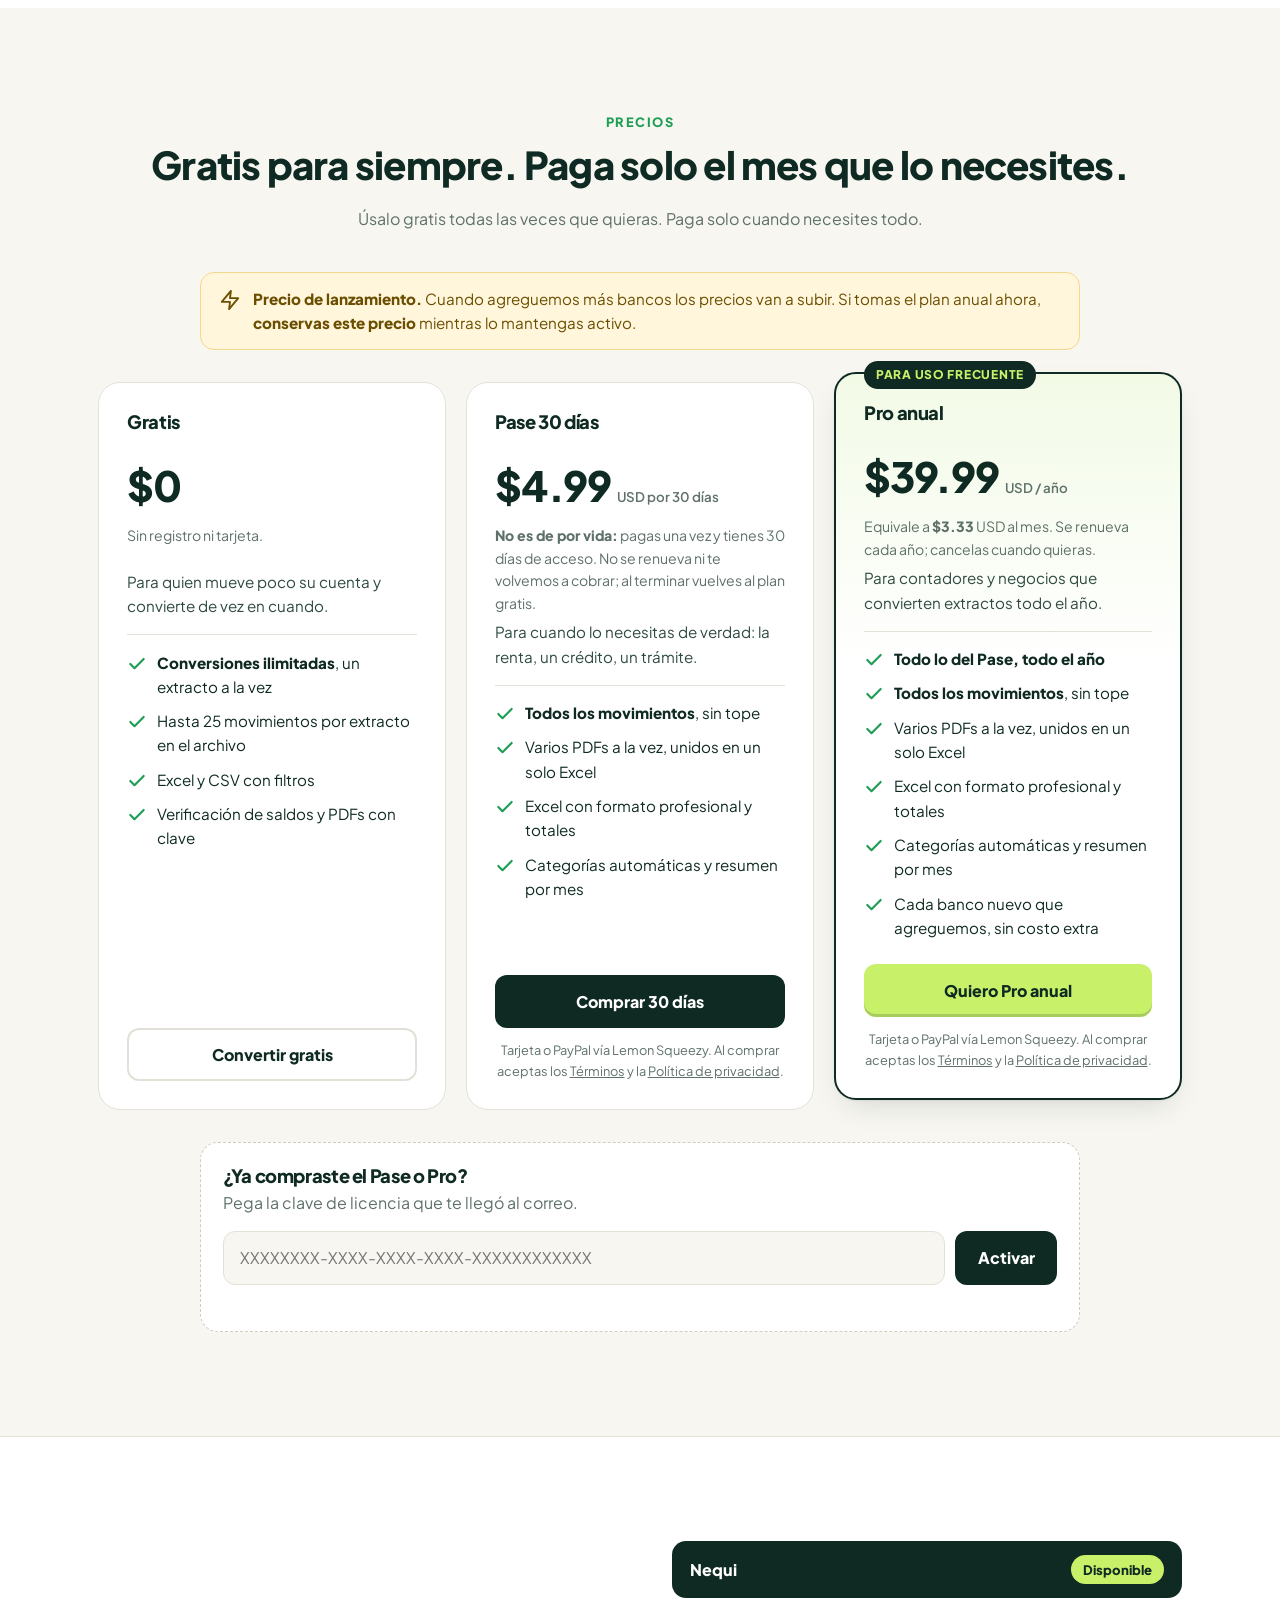
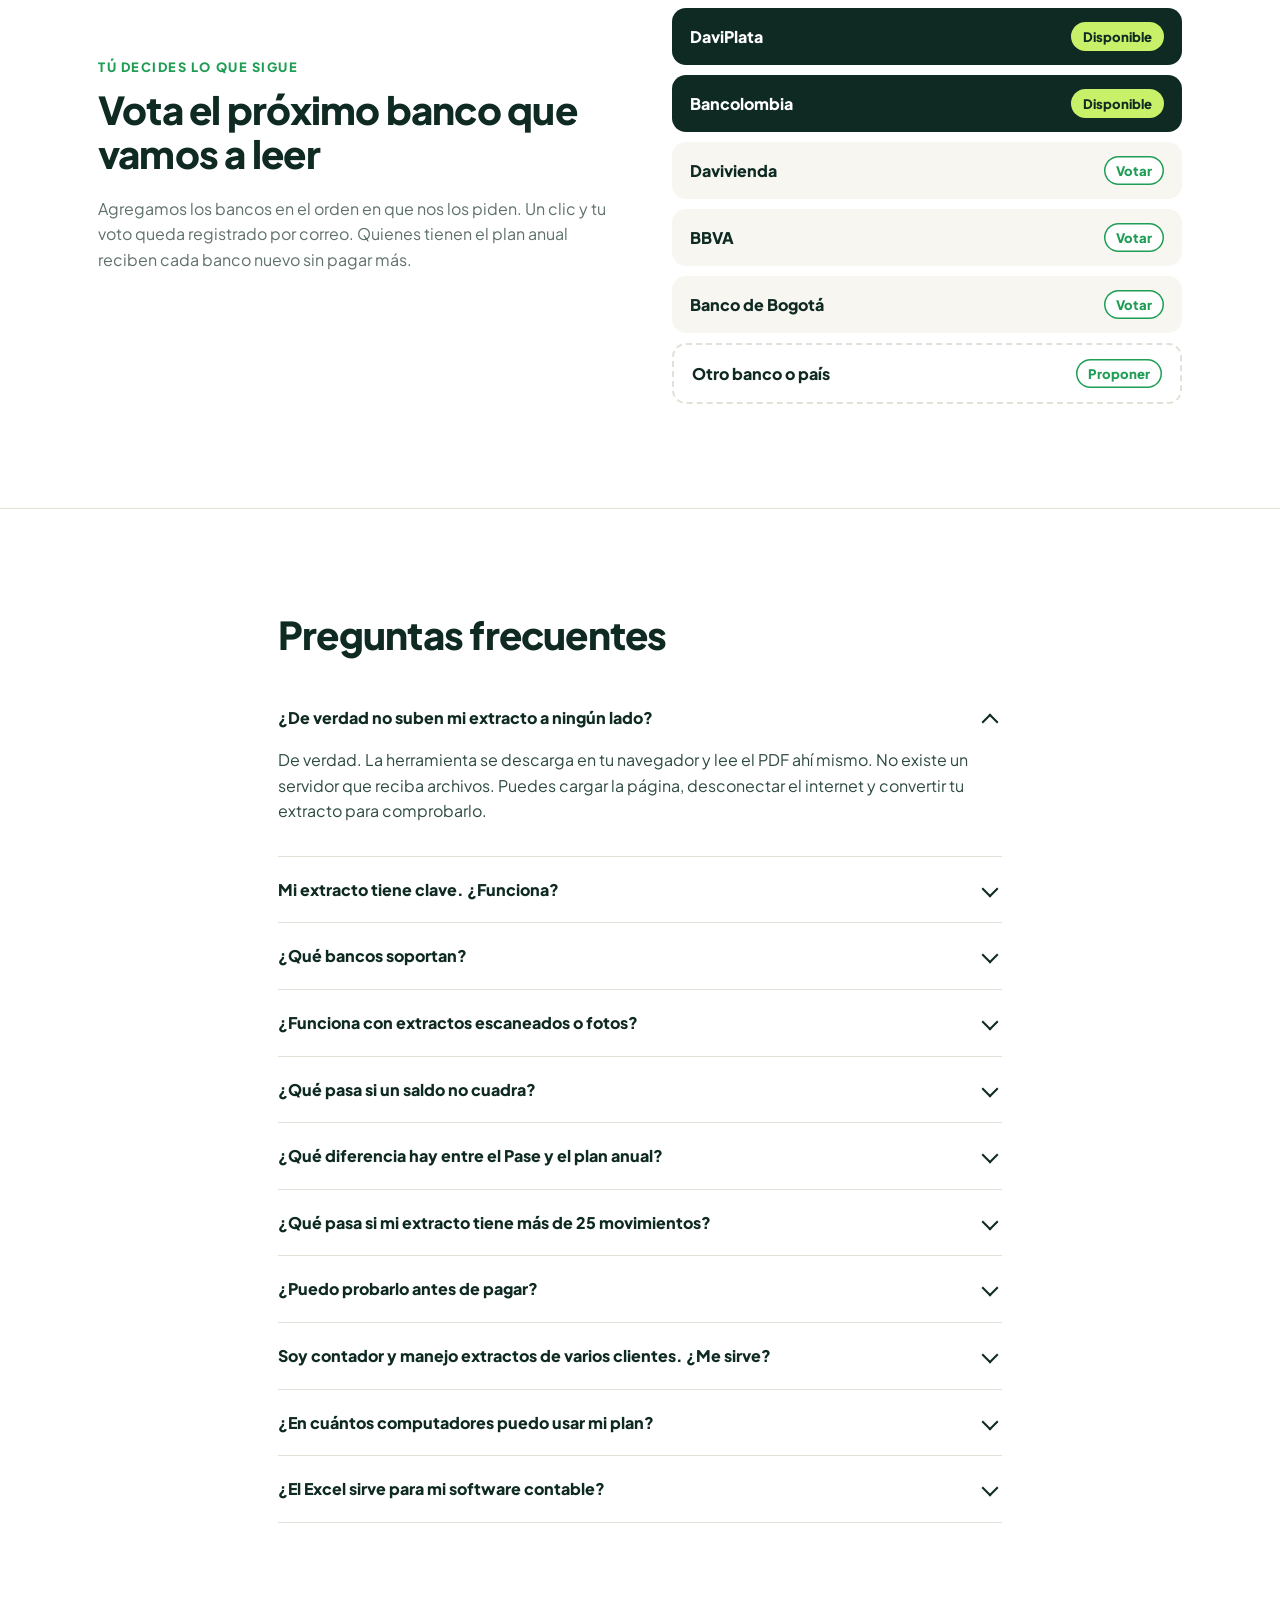
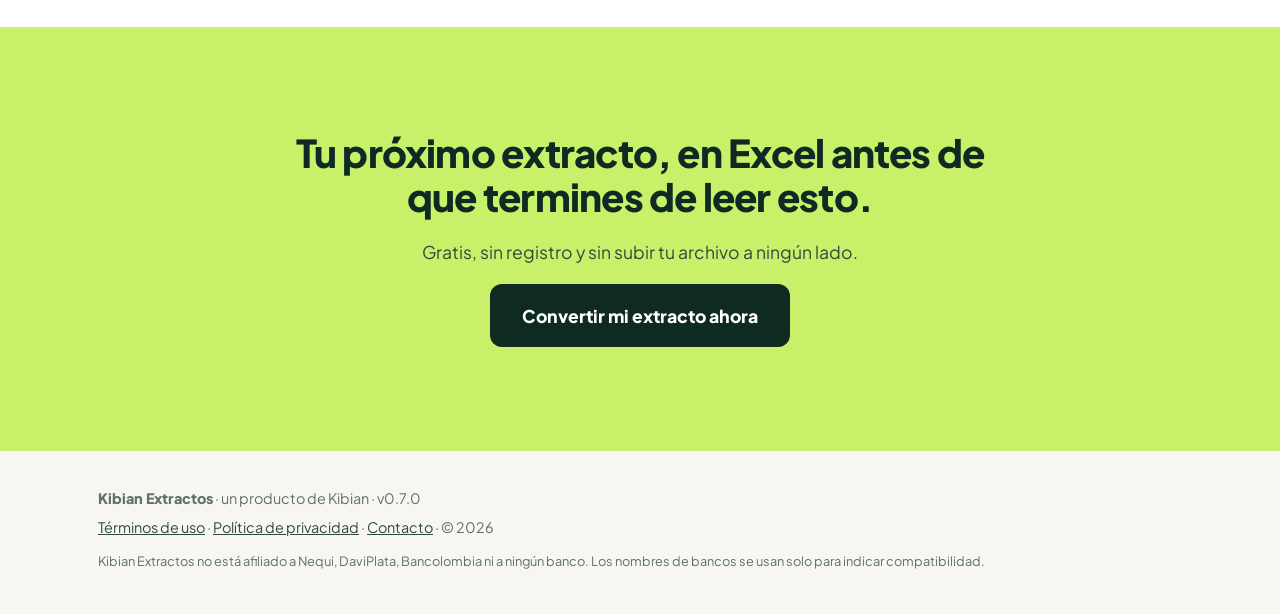
==== commit 938a6ac4: "v0.8.0: soporte para extractos de Bancolombia" ====
--- a/index.html
+++ b/index.html
@@ -5,9 +5,9 @@
 <meta http-equiv="Content-Security-Policy" content="default-src 'self'; script-src 'self' 'wasm-unsafe-eval'; style-src 'self' 'unsafe-inline'; img-src 'self' data: blob: https://kibianextractos.goatcounter.com; font-src 'self'; worker-src 'self' blob:; connect-src 'self' https://api.lemonsqueezy.com https://kibianextractos.goatcounter.com https://*.workers.dev; base-uri 'self'; form-action 'self'">
 <meta name="referrer" content="strict-origin-when-cross-origin">
 <meta name="viewport" content="width=device-width, initial-scale=1">
-<title>Kibian Extractos | Convierte tu extracto de Nequi o DaviPlata a Excel en segundos</title>
-<meta name="description" content="Convierte extractos en PDF de Nequi y DaviPlata a Excel o CSV en segundos. Saldos verificados y 100% privado: tu archivo nunca sale de tu computador. Gratis, sin registro.">
-<meta property="og:title" content="Tu extracto de Nequi o DaviPlata en Excel, en segundos">
+<title>Kibian Extractos | Convierte tu extracto de Nequi, DaviPlata o Bancolombia a Excel en segundos</title>
+<meta name="description" content="Convierte extractos en PDF de Nequi, DaviPlata y Bancolombia a Excel o CSV en segundos. Saldos verificados y 100% privado: tu archivo nunca sale de tu computador. Gratis, sin registro.">
+<meta property="og:title" content="Tu extracto de Nequi, DaviPlata o Bancolombia en Excel, en segundos">
 <meta property="og:description" content="Sin copiar y pegar. Saldos verificados. Tu archivo nunca sale de tu computador.">
 <meta property="og:type" content="website">
 <meta name="theme-color" content="#0E2A22">
@@ -39,7 +39,7 @@
 <section class="hero" id="convertir">
   <div class="wrap hero__grid">
     <div class="hero__copy">
-      <p class="pill"><span class="dot dot--live"></span> Disponible para Nequi y DaviPlata</p>
+      <p class="pill"><span class="dot dot--live"></span> Disponible para Nequi, DaviPlata y Bancolombia</p>
       <h1>Tu extracto bancario en Excel <span class="mark">en 10 segundos.</span> Sin copiar una sola fila.</h1>
       <p class="lead lead--desk">Arrastra el PDF, revisa la tabla y descárgala lista para trabajar. Cada saldo verificado, y tu archivo <strong>nunca sale de tu computador.</strong></p>
       <p class="lead lead--mob">Elige tu PDF y descarga tu Excel. Gratis, sin registro, y tu archivo <strong>nunca sale de tu celular.</strong></p>
@@ -112,6 +112,15 @@
           <li>Vuelve aquí y elígelo. Si te pide clave, suele ser tu número de documento.</li>
         </ol>
       </details>
+      <details class="help-nequi" id="helpBancolombia">
+        <summary>¿Cómo descargo mi extracto de Bancolombia?</summary>
+        <ol>
+          <li>Entra a la <b>Sucursal Virtual Personas</b> de Bancolombia desde el navegador.</li>
+          <li>Ve a <b>Certificados y extractos de cuentas bancarias</b> (o <b>Documentos → Extractos</b>).</li>
+          <li>Elige tu cuenta de ahorros o corriente y el periodo, y descárgalo en PDF.</li>
+          <li>Vuelve aquí y elígelo. Si te pide clave, suele ser tu número de documento.</li>
+        </ol>
+      </details>
       <button type="button" class="demo-btn" id="demoBtn">¿No tienes un extracto a mano? <u>Mira cómo queda con un ejemplo</u></button>
       <p class="plan-badge" id="planBadge"></p>
       <p class="status" id="status" hidden role="status" aria-live="polite"></p>
@@ -128,7 +137,7 @@
     <p>Hoy leemos extractos de</p>
     <span class="bank bank--on">Nequi</span>
     <span class="bank bank--on">DaviPlata</span>
-    <span class="bank">Bancolombia <em>pronto</em></span>
+    <span class="bank bank--on">Bancolombia</span>
     <span class="bank">Davivienda <em>pronto</em></span>
     <a class="banks__ask" data-mail="Quiero que agreguen mi banco" href="#">¿Tu banco no está? Pídelo aquí</a>
   </div>
@@ -323,7 +332,7 @@
       <article class="card">
         <svg viewBox="0 0 24 24" aria-hidden="true"><path d="M3 21V9l9-6 9 6v12M9 21v-7h6v7"/></svg>
         <h3>Pymes y emprendimientos</h3>
-        <p>Cruza tus ventas por Nequi o DaviPlata con tus registros y detecta pagos que no llegaron.</p>
+        <p>Cruza tus ventas por Nequi, DaviPlata o Bancolombia con tus registros y detecta pagos que no llegaron.</p>
       </article>
       <article class="card">
         <svg viewBox="0 0 24 24" aria-hidden="true"><path d="M7 3h10v18l-5-3-5 3zM10 8h4M10 12h4"/></svg>
@@ -423,7 +432,7 @@
     <div class="road__list">
       <div class="road__item road__item--done"><span>Nequi</span><em>Disponible</em></div>
       <div class="road__item road__item--done"><span>DaviPlata</span><em>Disponible</em></div>
-      <a class="road__item" data-mail="Voto: Bancolombia" href="#"><span>Bancolombia</span><em>Votar</em></a>
+      <div class="road__item road__item--done"><span>Bancolombia</span><em>Disponible</em></div>
       <a class="road__item" data-mail="Voto: Davivienda" href="#"><span>Davivienda</span><em>Votar</em></a>
       <a class="road__item" data-mail="Voto: BBVA Colombia" href="#"><span>BBVA</span><em>Votar</em></a>
       <a class="road__item" data-mail="Voto: Banco de Bogotá" href="#"><span>Banco de Bogotá</span><em>Votar</em></a>
@@ -446,7 +455,7 @@
     </details>
     <details>
       <summary>¿Qué bancos soportan?</summary>
-      <p>Hoy, Nequi y DaviPlata. Estamos trabajando en Bancolombia y Davivienda. Si necesitas otro banco, <a data-mail="Quiero que agreguen mi banco" href="#">escríbenos</a>: los bancos más pedidos son los primeros que agregamos.</p>
+      <p>Hoy, Nequi, DaviPlata y Bancolombia (cuenta de ahorros y corriente). Estamos trabajando en Davivienda. Si necesitas otro banco, <a data-mail="Quiero que agreguen mi banco" href="#">escríbenos</a>: los bancos más pedidos son los primeros que agregamos.</p>
     </details>
     <details>
       <summary>¿Funciona con extractos escaneados o fotos?</summary>
@@ -498,7 +507,7 @@
   <div class="wrap foot__in">
     <p><b>Kibian Extractos</b> · un producto de Kibian · v<span data-cfg="version"></span></p>
     <p><a href="terminos.html">Términos de uso</a> · <a href="privacidad.html">Política de privacidad</a> · <a data-mail="Soporte Kibian Extractos" href="#">Contacto</a> · © <span id="year"></span></p>
-    <p class="foot__legal">Kibian Extractos no está afiliado a Nequi, DaviPlata ni a ningún banco. Los nombres de bancos se usan solo para indicar compatibilidad.</p>
+    <p class="foot__legal">Kibian Extractos no está afiliado a Nequi, DaviPlata, Bancolombia ni a ningún banco. Los nombres de bancos se usan solo para indicar compatibilidad.</p>
   </div>
 </footer>
 
--- a/css/styles.css
+++ b/css/styles.css
@@ -426,3 +426,16 @@
   .inapp__btns { margin-top: 8px; }
   .hero h1 { font-size: clamp(1.65rem, 7vw, 2.2rem); }
 }
+
+/* v0.7.0: aviso del navegador interno */
+.inapp { display: block; }
+.inapp__head { display: flex; gap: 10px; align-items: flex-start; }
+.inapp__head p { margin: 0; }
+.inapp__btns { display: flex; flex-wrap: wrap; gap: 8px; margin-top: 10px; }
+.inapp__btns .btn, .inapp__send .btn { gap: 8px; }
+.inapp__send { display: flex; flex-wrap: wrap; gap: 8px; margin-top: 10px; padding-top: 10px; border-top: 1px dashed #F4D98B; }
+.inapp__send .btn--ghost { background: #fff; }
+.inapp__tip { margin: 8px 0 0; font-size: .8rem; color: #8A6A1F; flex-basis: 100%; }
+.inapp .btn svg { color: inherit; flex: none; }
+.inapp__btns .btn { flex: 1 1 150px; }
+.inapp__send .btn { flex: 1 1 130px; }
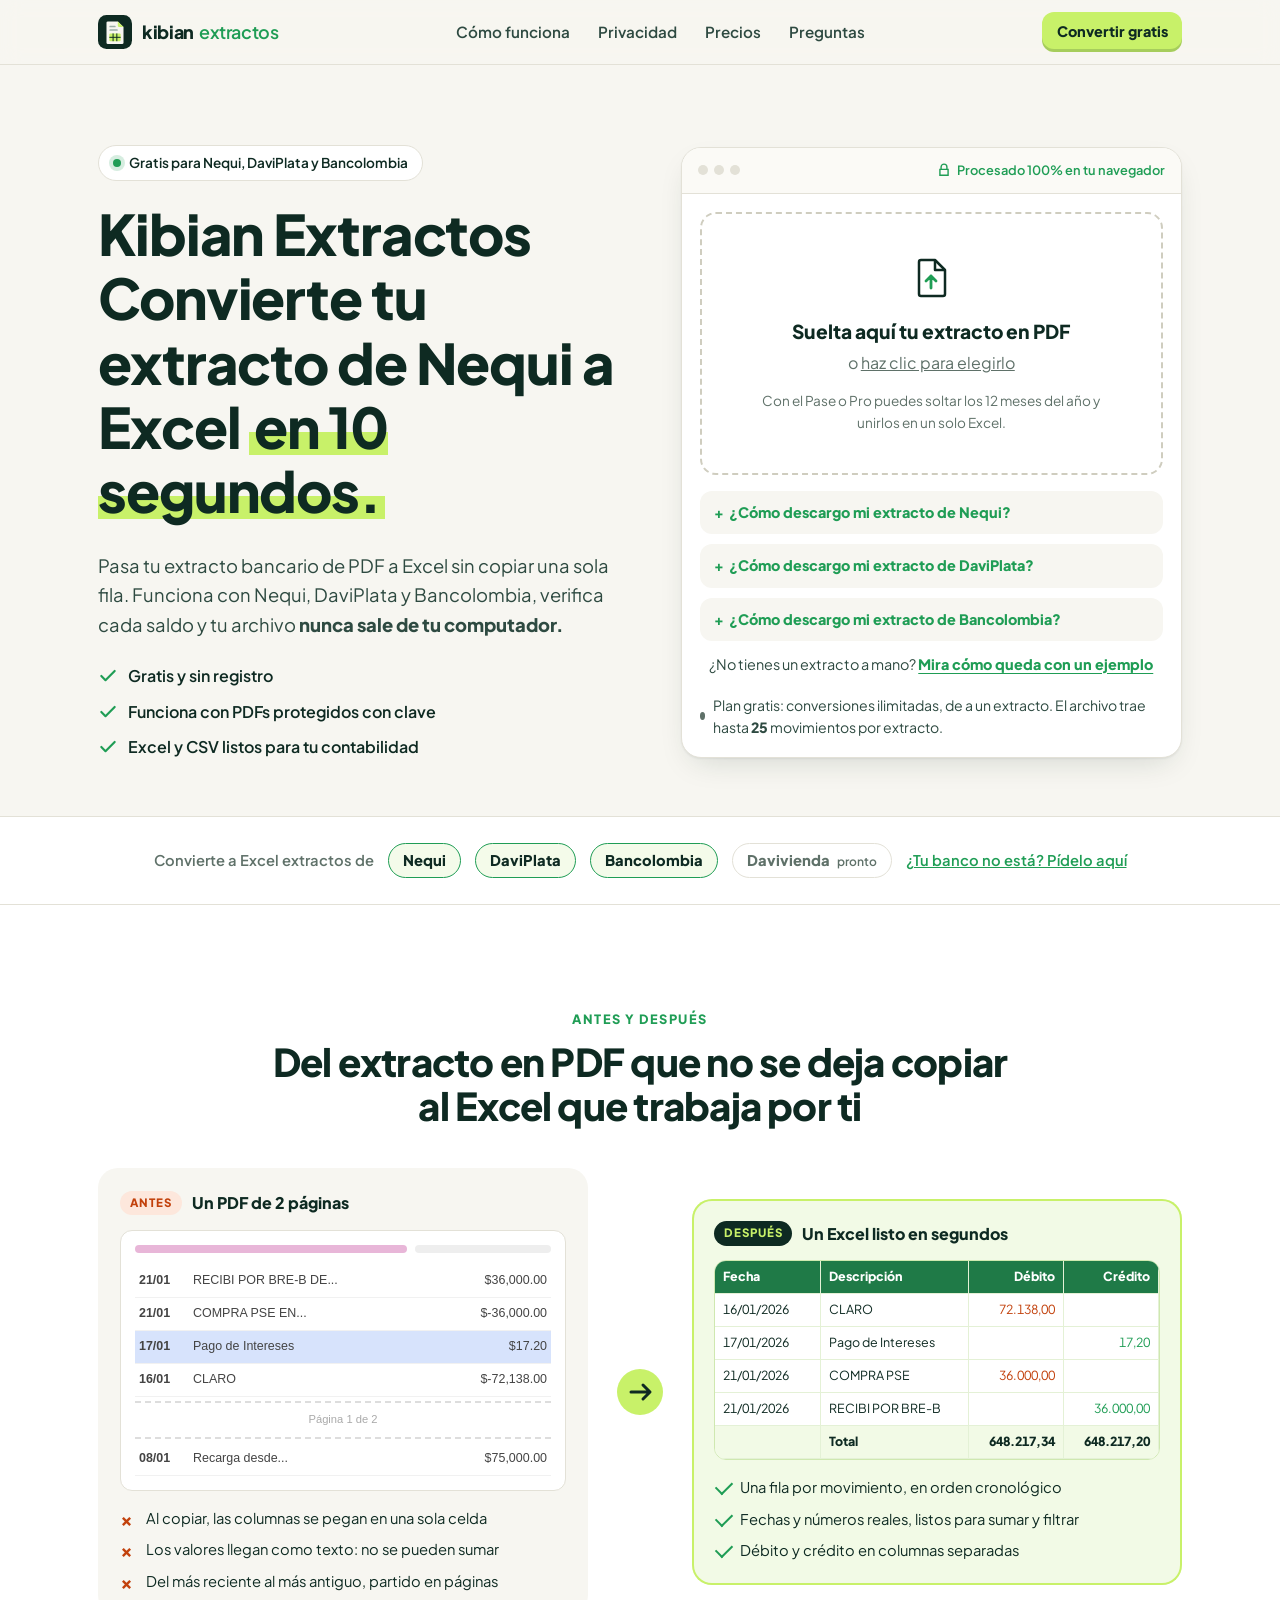
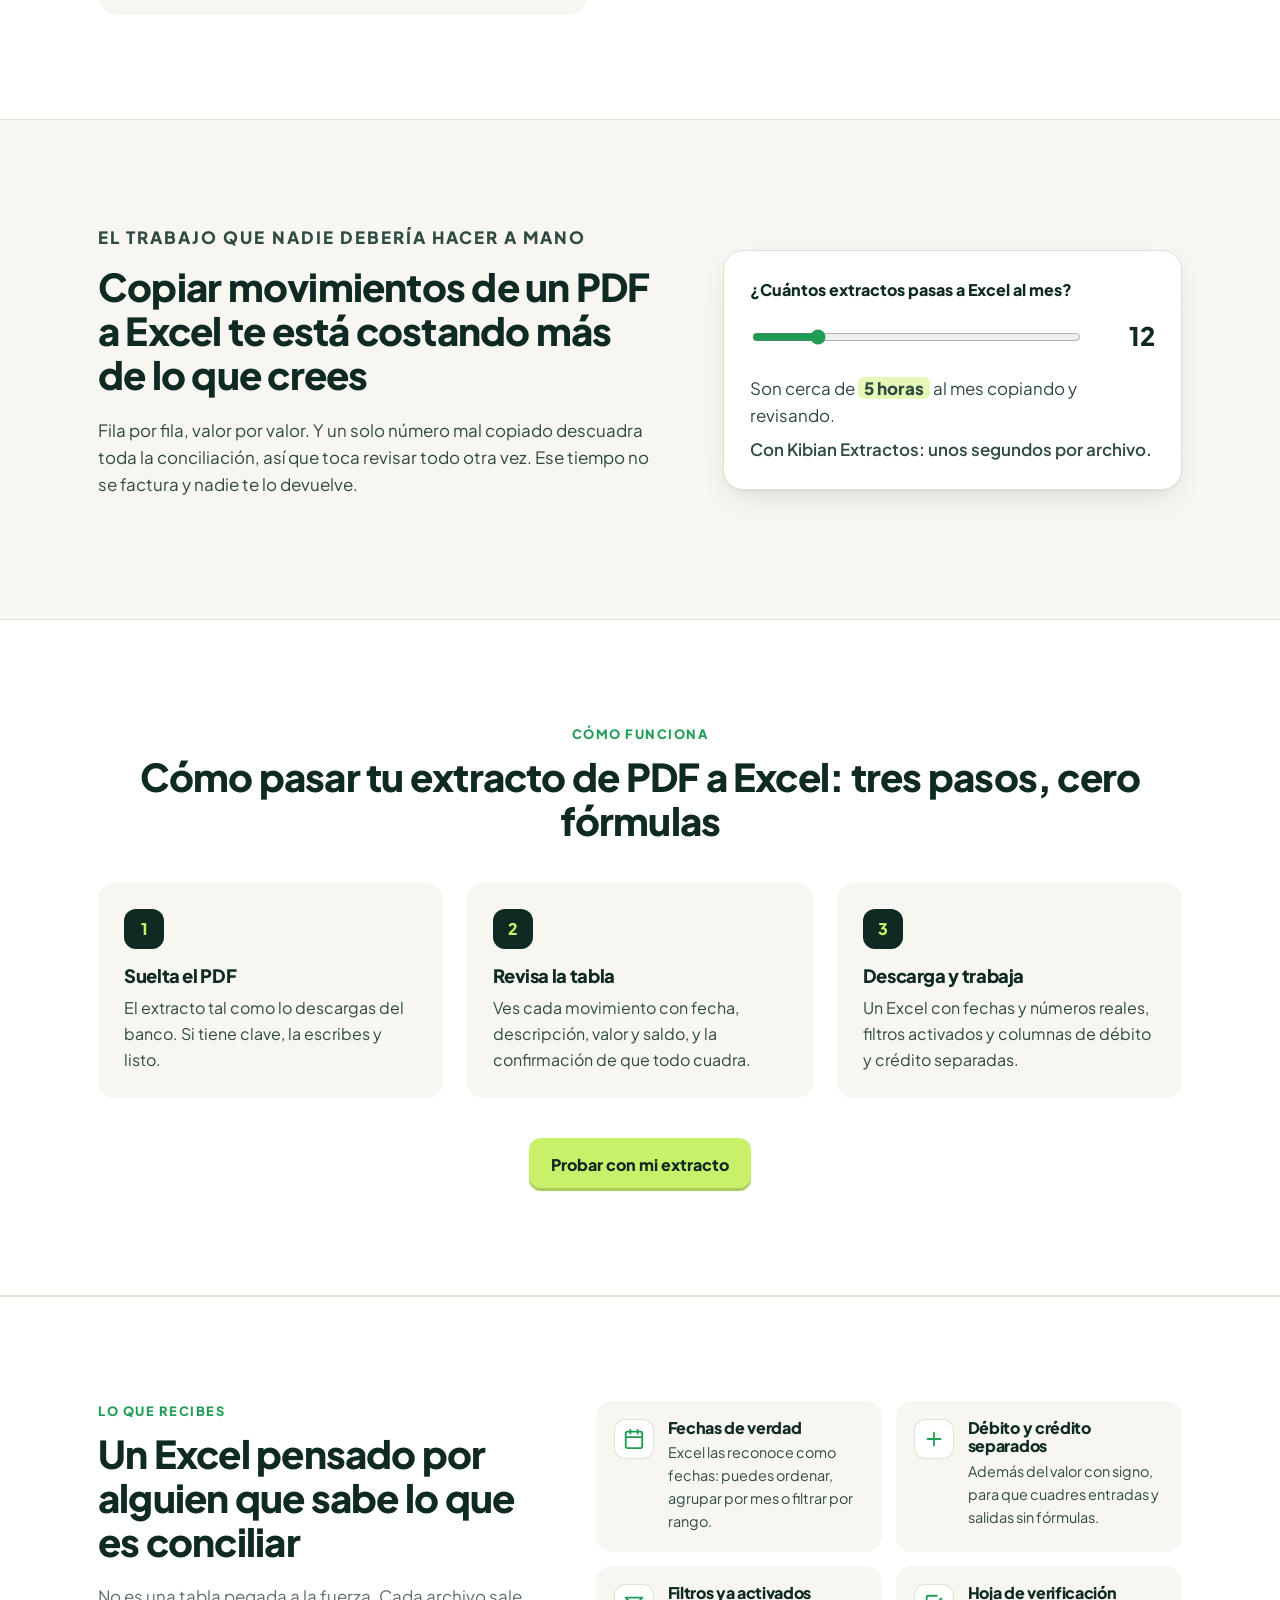
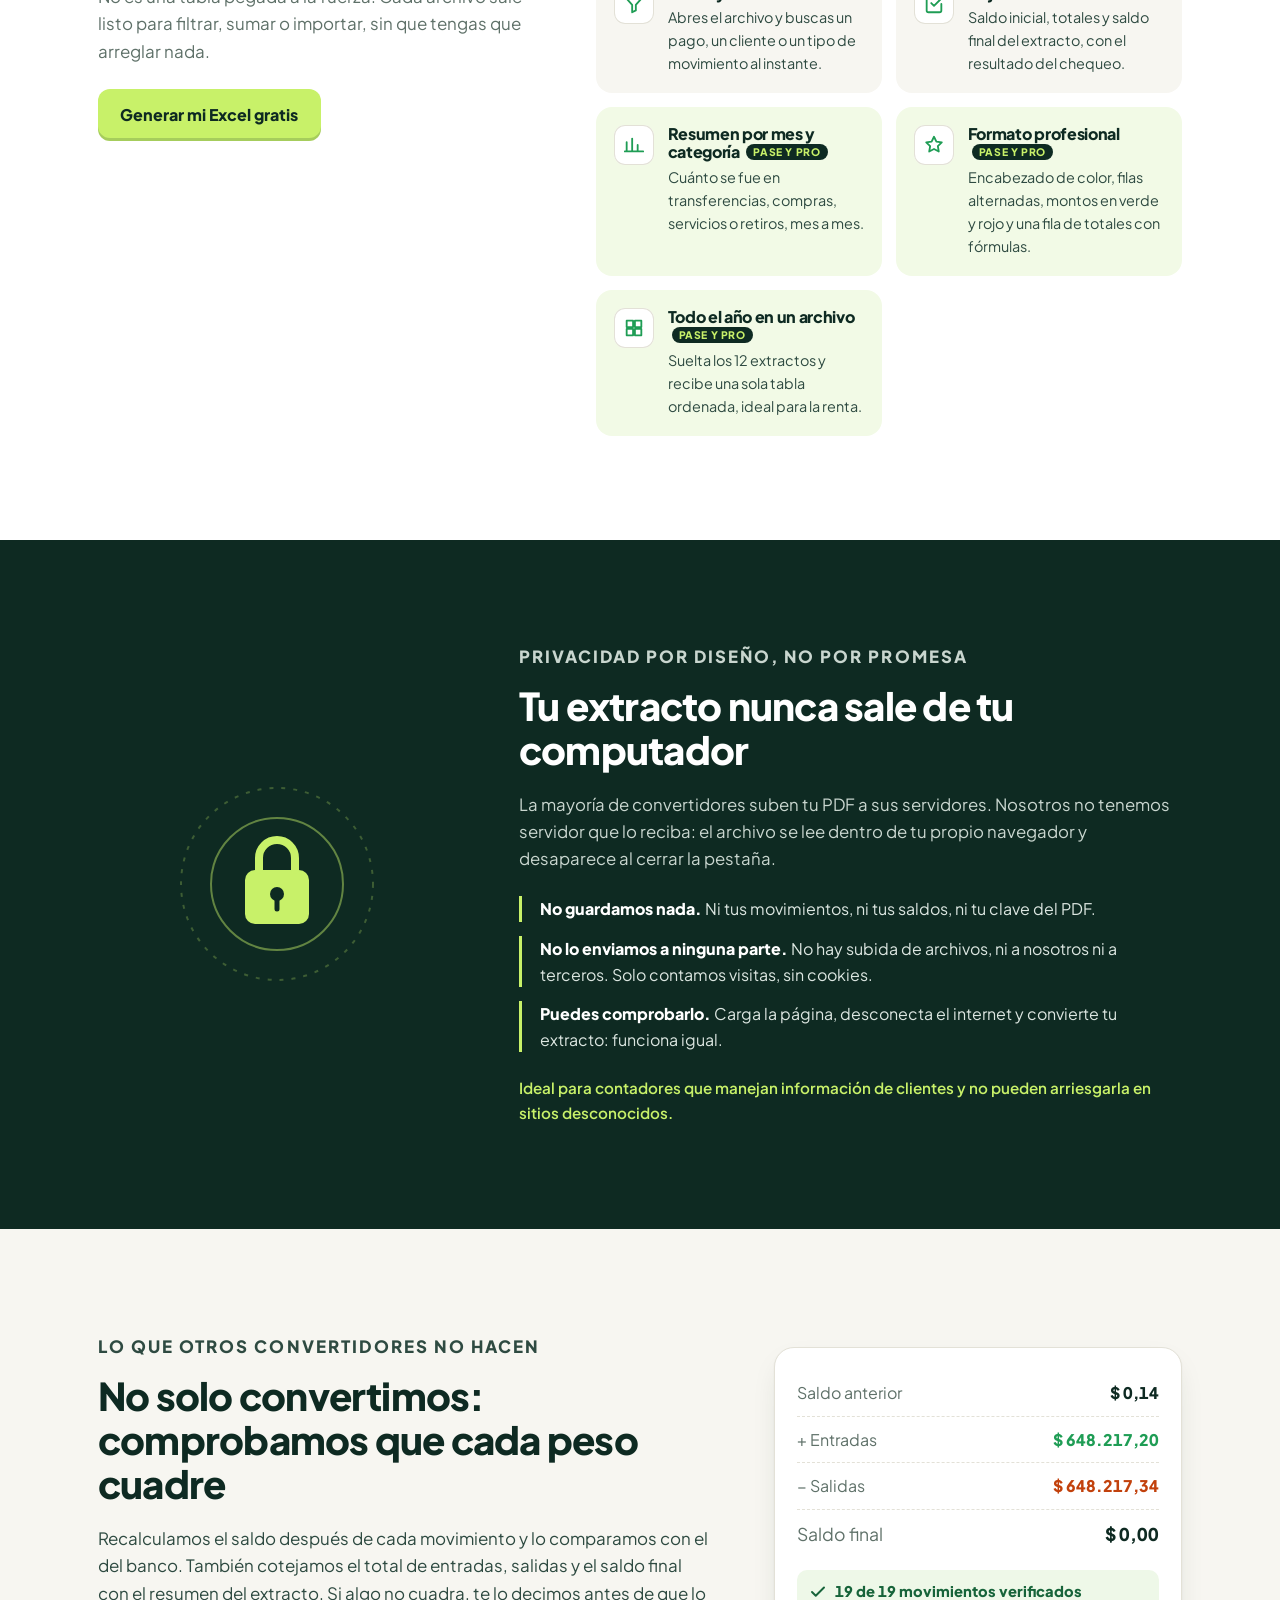
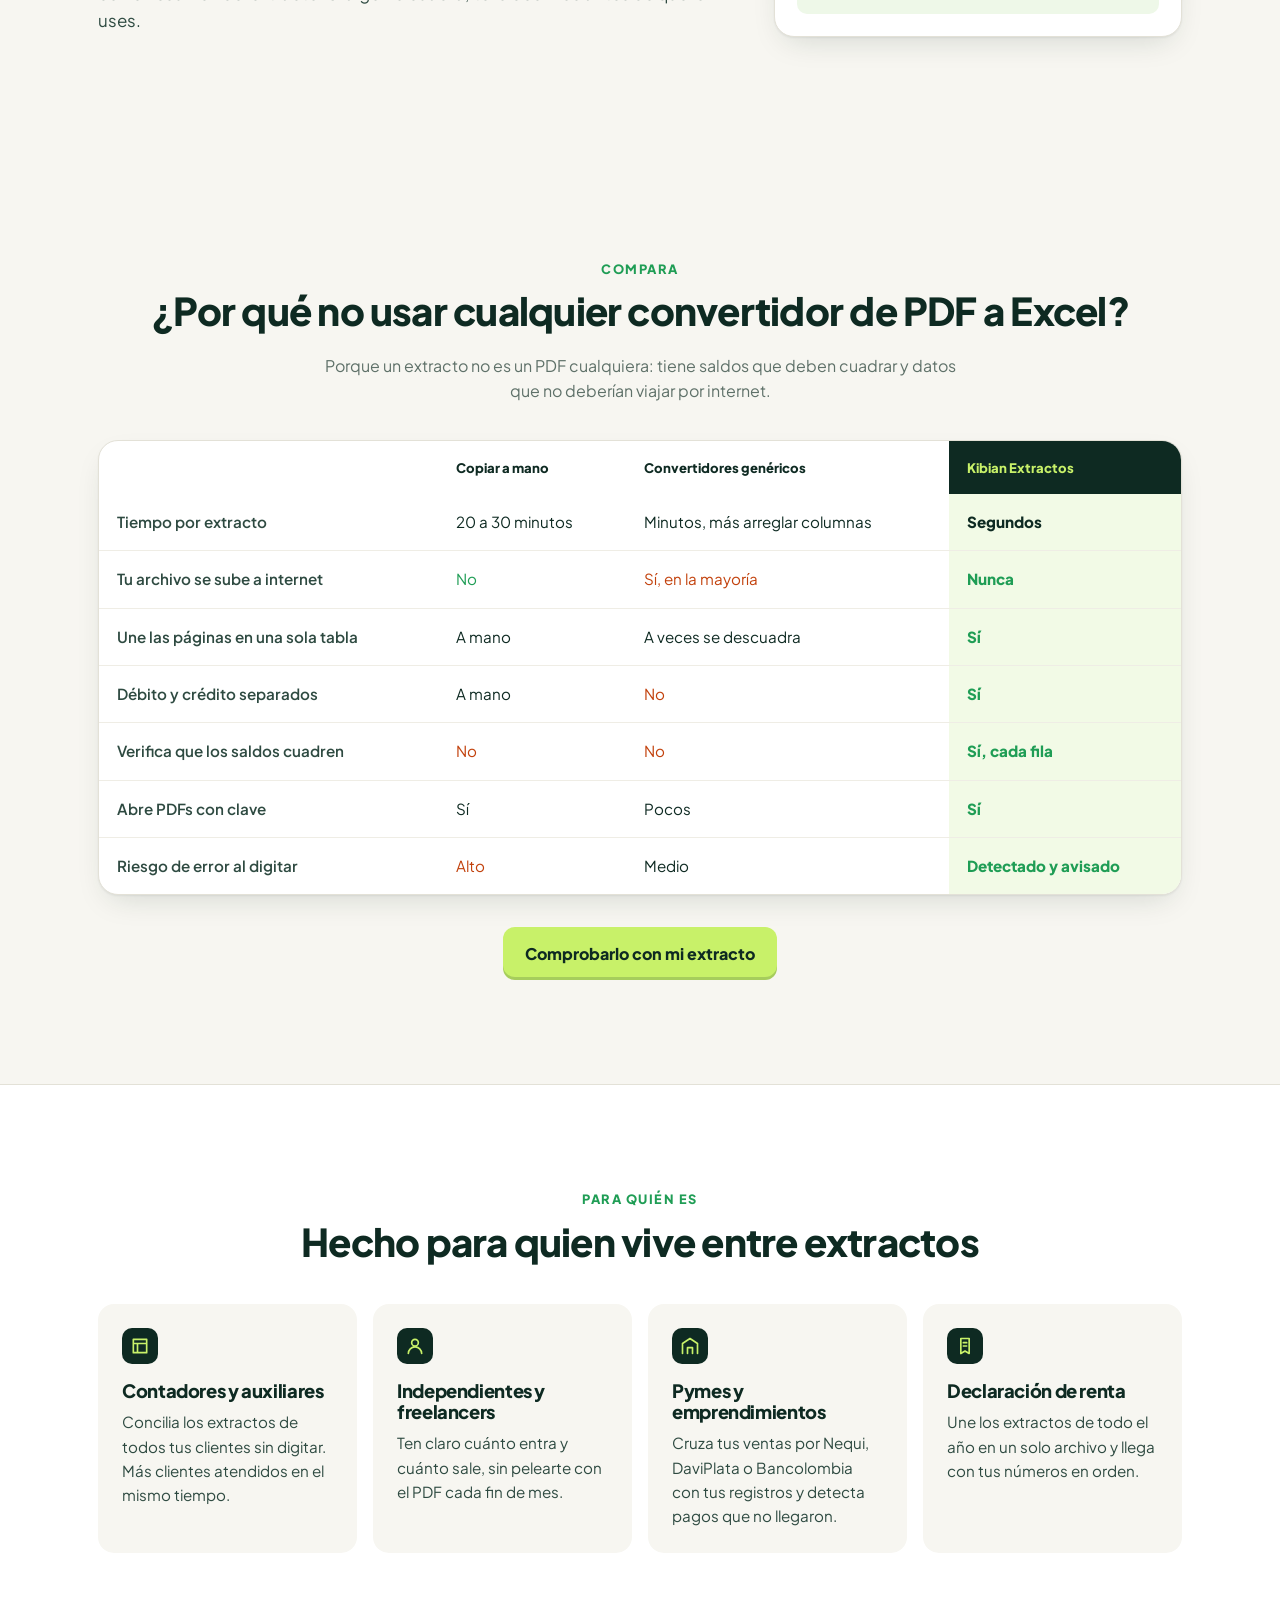
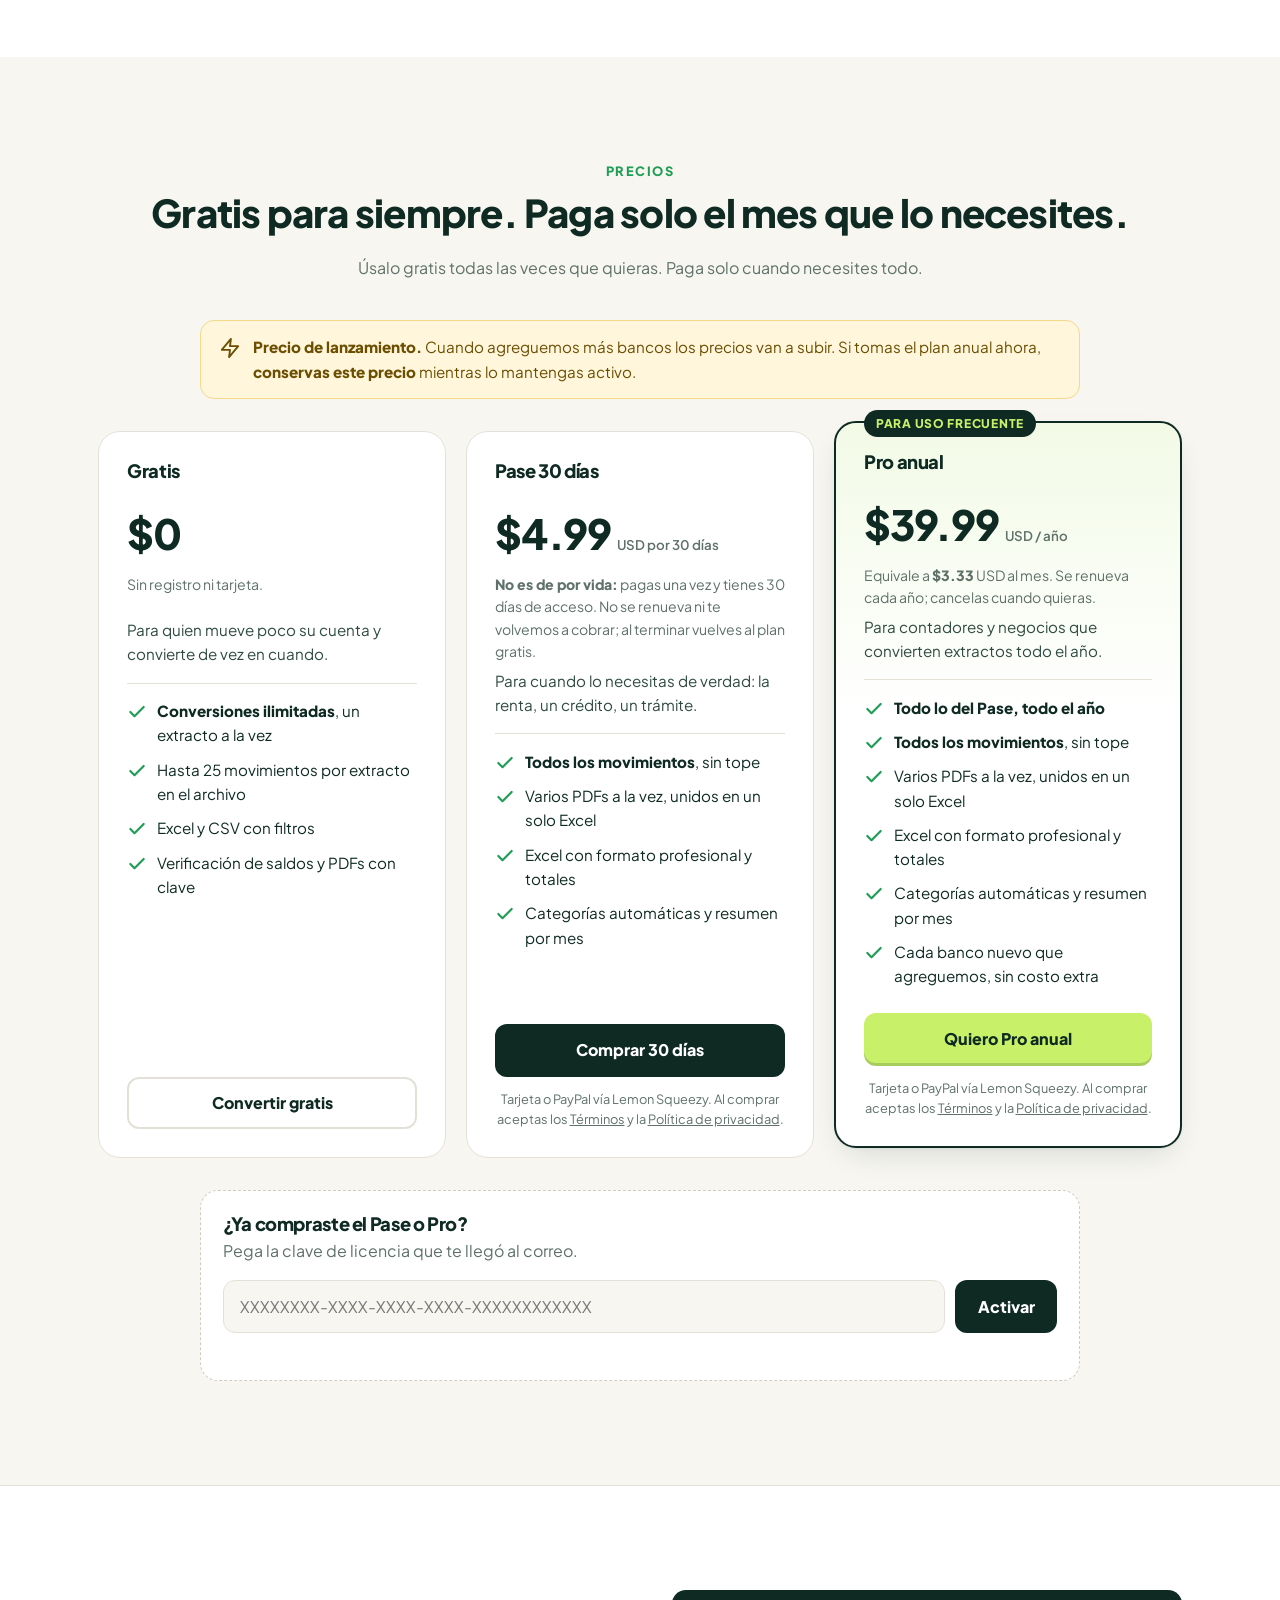
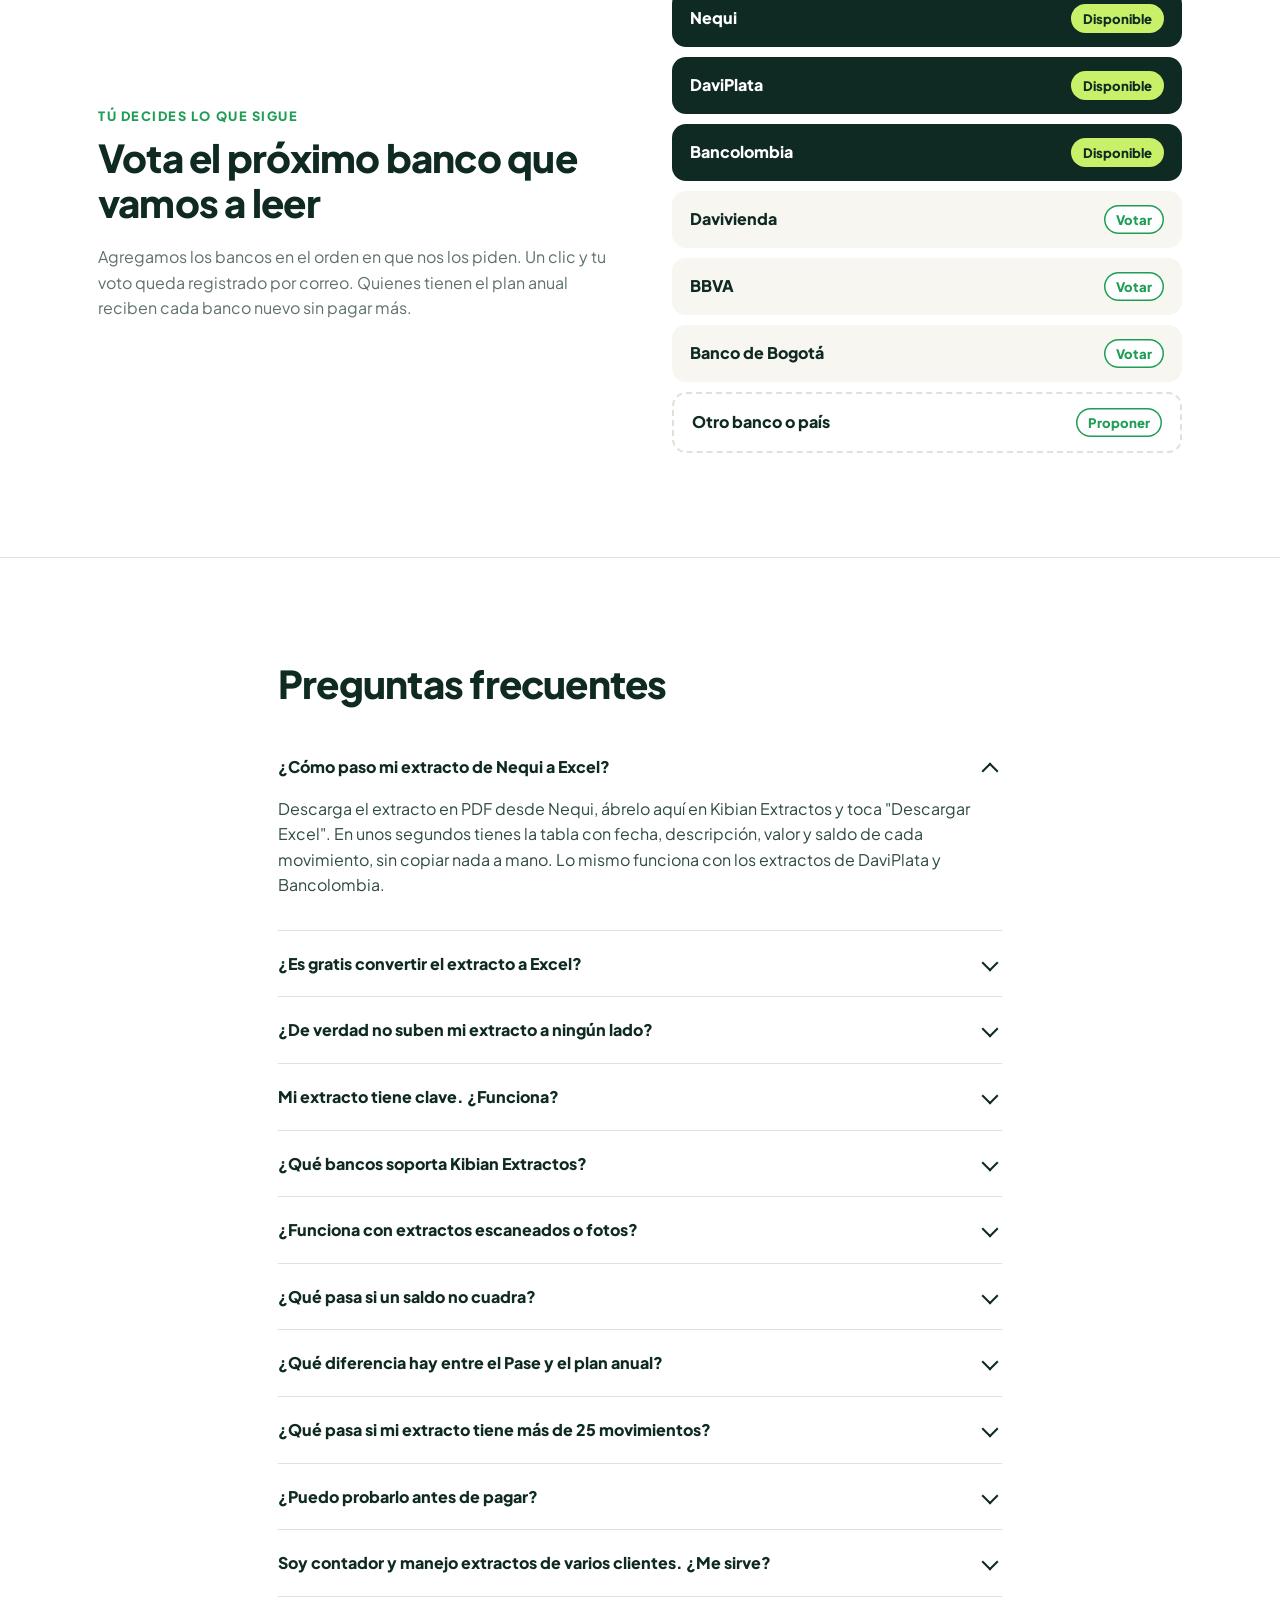
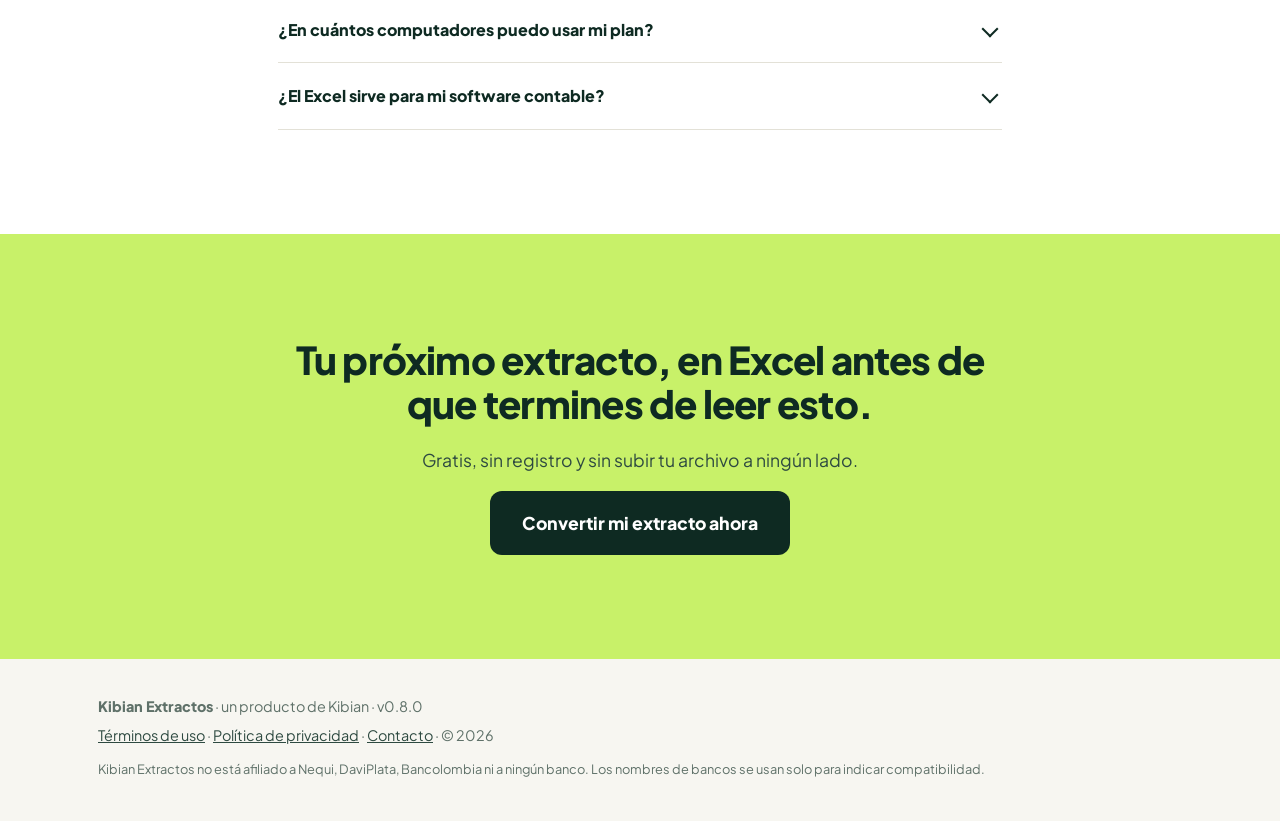
==== commit 43e775ad: "v0.9.0: SEO on-page, datos estructurados y sitemap" ====
--- a/index.html
+++ b/index.html
@@ -5,21 +5,207 @@
 <meta http-equiv="Content-Security-Policy" content="default-src 'self'; script-src 'self' 'wasm-unsafe-eval'; style-src 'self' 'unsafe-inline'; img-src 'self' data: blob: https://kibianextractos.goatcounter.com; font-src 'self'; worker-src 'self' blob:; connect-src 'self' https://api.lemonsqueezy.com https://kibianextractos.goatcounter.com https://*.workers.dev; base-uri 'self'; form-action 'self'">
 <meta name="referrer" content="strict-origin-when-cross-origin">
 <meta name="viewport" content="width=device-width, initial-scale=1">
-<title>Kibian Extractos | Convierte tu extracto de Nequi, DaviPlata o Bancolombia a Excel en segundos</title>
-<meta name="description" content="Convierte extractos en PDF de Nequi, DaviPlata y Bancolombia a Excel o CSV en segundos. Saldos verificados y 100% privado: tu archivo nunca sale de tu computador. Gratis, sin registro.">
-<meta property="og:title" content="Tu extracto de Nequi, DaviPlata o Bancolombia en Excel, en segundos">
-<meta property="og:description" content="Sin copiar y pegar. Saldos verificados. Tu archivo nunca sale de tu computador.">
+<title>Kibian Extractos: convertir extracto de Nequi a Excel gratis</title>
+<meta name="description" content="Convierte gratis tu extracto de Nequi, DaviPlata o Bancolombia de PDF a Excel en segundos. Sin registro, con saldos verificados y sin subir tu archivo a internet.">
+<meta name="robots" content="index, follow, max-image-preview:large">
+<meta property="og:site_name" content="Kibian Extractos">
+<meta property="og:locale" content="es_CO">
+<meta property="og:url" content="https://fabianlasso3.github.io/kibian-extractos/">
+<meta property="og:title" content="Kibian Extractos: tu extracto de Nequi, DaviPlata o Bancolombia en Excel">
+<meta property="og:description" content="Convierte tu extracto bancario de PDF a Excel gratis, sin copiar y pegar. Saldos verificados y tu archivo nunca sale de tu dispositivo.">
+<meta name="twitter:card" content="summary">
+<meta name="twitter:title" content="Kibian Extractos: convertir extracto de Nequi a Excel gratis">
+<meta name="twitter:description" content="Convierte tu extracto de Nequi, DaviPlata o Bancolombia de PDF a Excel en segundos. Gratis y privado.">
 <meta property="og:type" content="website">
 <meta name="theme-color" content="#0E2A22">
 <link rel="canonical" href="https://fabianlasso3.github.io/kibian-extractos/">
 <link rel="icon" href="favicon.svg" type="image/svg+xml">
 <link rel="stylesheet" href="css/styles.css">
+<script type="application/ld+json">
+{
+ "@context": "https://schema.org",
+ "@graph": [
+  {
+   "@type": "WebSite",
+   "@id": "https://fabianlasso3.github.io/kibian-extractos/#web",
+   "name": "Kibian Extractos",
+   "alternateName": [
+    "Kibian Extractos: extractos a Excel",
+    "Kibian"
+   ],
+   "url": "https://fabianlasso3.github.io/kibian-extractos/",
+   "inLanguage": "es"
+  },
+  {
+   "@type": "SoftwareApplication",
+   "@id": "https://fabianlasso3.github.io/kibian-extractos/#app",
+   "name": "Kibian Extractos",
+   "url": "https://fabianlasso3.github.io/kibian-extractos/",
+   "description": "Herramienta web gratuita que convierte extractos bancarios en PDF de Nequi, DaviPlata y Bancolombia a Excel y CSV. Procesa el archivo en el navegador, sin subirlo a internet, y verifica los saldos.",
+   "applicationCategory": "FinanceApplication",
+   "operatingSystem": "Web (Chrome, Safari, Edge, Firefox)",
+   "browserRequirements": "Requiere un navegador moderno con JavaScript",
+   "inLanguage": "es",
+   "isAccessibleForFree": true,
+   "featureList": [
+    "Convertir extracto de Nequi a Excel",
+    "Convertir extracto de DaviPlata a Excel",
+    "Convertir extracto de Bancolombia a Excel",
+    "Exportar a CSV",
+    "Verificación de saldos",
+    "Abre PDFs protegidos con clave",
+    "Procesamiento local sin subir archivos"
+   ],
+   "offers": [
+    {
+     "@type": "Offer",
+     "name": "Gratis",
+     "price": "0",
+     "priceCurrency": "USD"
+    },
+    {
+     "@type": "Offer",
+     "name": "Pase 30 días",
+     "price": "4.99",
+     "priceCurrency": "USD",
+     "description": "Pago único: 30 días de acceso, no se renueva"
+    },
+    {
+     "@type": "Offer",
+     "name": "Pro anual",
+     "price": "39.99",
+     "priceCurrency": "USD",
+     "description": "Suscripción anual"
+    }
+   ],
+   "author": {
+    "@type": "Person",
+    "name": "Fabian Steven Lasso Ramírez"
+   },
+   "publisher": {
+    "@type": "Organization",
+    "name": "Kibian"
+   }
+  },
+  {
+   "@type": "FAQPage",
+   "@id": "https://fabianlasso3.github.io/kibian-extractos/#faq",
+   "mainEntity": [
+    {
+     "@type": "Question",
+     "name": "¿Cómo paso mi extracto de Nequi a Excel?",
+     "acceptedAnswer": {
+      "@type": "Answer",
+      "text": "Descarga el extracto en PDF desde Nequi, ábrelo aquí en Kibian Extractos y toca \"Descargar Excel\". En unos segundos tienes la tabla con fecha, descripción, valor y saldo de cada movimiento, sin copiar nada a mano. Lo mismo funciona con los extractos de DaviPlata y Bancolombia."
+     }
+    },
+    {
+     "@type": "Question",
+     "name": "¿Es gratis convertir el extracto a Excel?",
+     "acceptedAnswer": {
+      "@type": "Answer",
+      "text": "Sí. El plan gratis no tiene límite de conversiones ni pide registro: conviertes un extracto a la vez y el archivo incluye hasta 25 movimientos por extracto. Si necesitas todos los movimientos, varios extractos en un solo Excel o el resumen por categorías, puedes tomar el Pase de 30 días o el plan anual."
+     }
+    },
+    {
+     "@type": "Question",
+     "name": "¿De verdad no suben mi extracto a ningún lado?",
+     "acceptedAnswer": {
+      "@type": "Answer",
+      "text": "De verdad. La herramienta se descarga en tu navegador y lee el PDF ahí mismo. No existe un servidor que reciba archivos. Puedes cargar la página, desconectar el internet y convertir tu extracto para comprobarlo."
+     }
+    },
+    {
+     "@type": "Question",
+     "name": "Mi extracto tiene clave. ¿Funciona?",
+     "acceptedAnswer": {
+      "@type": "Answer",
+      "text": "Sí. Al soltar el archivo te pedimos la clave, abres el PDF en tu navegador y seguimos. La clave no se guarda ni se envía a ninguna parte."
+     }
+    },
+    {
+     "@type": "Question",
+     "name": "¿Qué bancos soporta Kibian Extractos?",
+     "acceptedAnswer": {
+      "@type": "Answer",
+      "text": "Hoy, Nequi, DaviPlata y Bancolombia (cuenta de ahorros y corriente). Estamos trabajando en Davivienda. Si necesitas otro banco, escríbenos: los bancos más pedidos son los primeros que agregamos."
+     }
+    },
+    {
+     "@type": "Question",
+     "name": "¿Funciona con extractos escaneados o fotos?",
+     "acceptedAnswer": {
+      "@type": "Answer",
+      "text": "Por ahora no. Leemos el PDF original que descargas del banco, que es el caso de casi todos los extractos digitales."
+     }
+    },
+    {
+     "@type": "Question",
+     "name": "¿Qué pasa si un saldo no cuadra?",
+     "acceptedAnswer": {
+      "@type": "Answer",
+      "text": "Te avisamos en pantalla y en la hoja \"Verificación\" del Excel, indicando la fila. Así sabes exactamente qué revisar antes de usar los datos."
+     }
+    },
+    {
+     "@type": "Question",
+     "name": "¿Qué diferencia hay entre el Pase y el plan anual?",
+     "acceptedAnswer": {
+      "@type": "Answer",
+      "text": "Los dos desbloquean lo mismo. El Pase te da 30 días de acceso por un solo pago. No es acceso de por vida: a los 30 días termina y vuelves al plan gratis, sin cobros automáticos. Si lo necesitas otra vez, compras otro. El plan anual es una suscripción para quien lo usa todo el año; se renueva cada año y puedes cancelarla cuando quieras. En ambos casos te llega una clave al correo y la pegas en esta página."
+     }
+    },
+    {
+     "@type": "Question",
+     "name": "¿Qué pasa si mi extracto tiene más de 25 movimientos?",
+     "acceptedAnswer": {
+      "@type": "Answer",
+      "text": "Con el plan gratis ves en pantalla los primeros 25 y el archivo los incluye; el resto queda bloqueado. Con el Pase o el plan anual obtienes todos, sin tope."
+     }
+    },
+    {
+     "@type": "Question",
+     "name": "¿Puedo probarlo antes de pagar?",
+     "acceptedAnswer": {
+      "@type": "Answer",
+      "text": "Sí, y sin registrarte. El plan gratis es para siempre: conviertes los extractos que quieras, uno a la vez, con hasta 25 movimientos por extracto en el archivo y la verificación de saldos incluida. Si no tienes un extracto a mano, usa el botón de ejemplo en la herramienta y descarga el Excel de prueba."
+     }
+    },
+    {
+     "@type": "Question",
+     "name": "Soy contador y manejo extractos de varios clientes. ¿Me sirve?",
+     "acceptedAnswer": {
+      "@type": "Answer",
+      "text": "Es justo para ti. Con el plan anual obtienes todos los movimientos, procesas varios archivos a la vez y, como nada se sube a internet, no expones la información de tus clientes a terceros."
+     }
+    },
+    {
+     "@type": "Question",
+     "name": "¿En cuántos computadores puedo usar mi plan?",
+     "acceptedAnswer": {
+      "@type": "Answer",
+      "text": "La licencia se activa por navegador y sirve en 2 a la vez, por ejemplo el de la oficina y el de la casa. Puedes desactivarla en uno para moverla a otro."
+     }
+    },
+    {
+     "@type": "Question",
+     "name": "¿El Excel sirve para mi software contable?",
+     "acceptedAnswer": {
+      "@type": "Answer",
+      "text": "El Excel trae fechas y números reales (no texto), con débito y crédito en columnas separadas, así que se puede filtrar, sumar o importar. El CSV usa el formato estándar que aceptan la mayoría de programas."
+     }
+    }
+   ]
+  }
+ ]
+}
+</script>
 </head>
 <body>
 
 <header class="nav">
   <div class="wrap nav__in">
-    <a href="#" class="brand" aria-label="Kibian Extractos, inicio">
+    <a href="./" class="brand" aria-label="Kibian Extractos, inicio">
       <img class="brand__mark" src="assets/logo-mark.svg" width="34" height="34" alt="">
       <span class="brand__txt"><span class="brand__k">kibian</span><span class="brand__e">extractos</span></span>
     </a>
@@ -39,10 +225,10 @@
 <section class="hero" id="convertir">
   <div class="wrap hero__grid">
     <div class="hero__copy">
-      <p class="pill"><span class="dot dot--live"></span> Disponible para Nequi, DaviPlata y Bancolombia</p>
-      <h1>Tu extracto bancario en Excel <span class="mark">en 10 segundos.</span> Sin copiar una sola fila.</h1>
-      <p class="lead lead--desk">Arrastra el PDF, revisa la tabla y descárgala lista para trabajar. Cada saldo verificado, y tu archivo <strong>nunca sale de tu computador.</strong></p>
-      <p class="lead lead--mob">Elige tu PDF y descarga tu Excel. Gratis, sin registro, y tu archivo <strong>nunca sale de tu celular.</strong></p>
+      <p class="pill"><span class="dot dot--live"></span> Gratis para Nequi, DaviPlata y Bancolombia</p>
+      <h1><span class="h1-brand">Kibian Extractos</span> Convierte tu extracto de Nequi a Excel <span class="mark">en 10 segundos.</span></h1>
+      <p class="lead lead--desk">Pasa tu extracto bancario de PDF a Excel sin copiar una sola fila. Funciona con Nequi, DaviPlata y Bancolombia, verifica cada saldo y tu archivo <strong>nunca sale de tu computador.</strong></p>
+      <p class="lead lead--mob">Pasa tu extracto de Nequi, DaviPlata o Bancolombia de PDF a Excel. Gratis, sin registro, y tu archivo <strong>nunca sale de tu celular.</strong></p>
       <ul class="ticks">
         <li><svg viewBox="0 0 24 24" aria-hidden="true"><path d="M20 6 9 17l-5-5"/></svg> Gratis y sin registro</li>
         <li><svg viewBox="0 0 24 24" aria-hidden="true"><path d="M20 6 9 17l-5-5"/></svg> Funciona con PDFs protegidos con clave</li>
@@ -50,7 +236,7 @@
       </ul>
     </div>
 
-    <div class="tool" aria-label="Convertidor de extractos">
+    <div class="tool" aria-label="Convertidor de extractos bancarios PDF a Excel">
       <div class="tool__bar">
         <span class="tool__dots" aria-hidden="true"><i></i><i></i><i></i></span>
         <span class="tool__lock"><svg viewBox="0 0 24 24" width="14" height="14" aria-hidden="true"><path fill="none" stroke="currentColor" stroke-width="2.4" stroke-linecap="round" d="M7 11V7a5 5 0 0 1 10 0v4M5 11h14v10H5z"/></svg> Procesado 100% en tu navegador</span>
@@ -134,7 +320,7 @@
 <!-- BANCOS -->
 <section class="banks">
   <div class="wrap banks__in">
-    <p>Hoy leemos extractos de</p>
+    <p>Convierte a Excel extractos de</p>
     <span class="bank bank--on">Nequi</span>
     <span class="bank bank--on">DaviPlata</span>
     <span class="bank bank--on">Bancolombia</span>
@@ -147,7 +333,7 @@
 <section class="ba">
   <div class="wrap">
     <p class="eyebrow center">Antes y después</p>
-    <h2 class="center">Del PDF que no se deja copiar<br class="hide-sm"> al Excel que trabaja por ti</h2>
+    <h2 class="center">Del extracto en PDF que no se deja copiar<br class="hide-sm"> al Excel que trabaja por ti</h2>
     <div class="ba__grid">
       <figure class="ba__card ba__card--before">
         <figcaption><span class="ba__tag ba__tag--bad">Antes</span> Un PDF de 2 páginas</figcaption>
@@ -208,7 +394,7 @@
 <section class="how" id="como-funciona">
   <div class="wrap">
     <p class="eyebrow center">Cómo funciona</p>
-    <h2 class="center">Tres pasos. Cero fórmulas.</h2>
+    <h2 class="center">Cómo pasar tu extracto de PDF a Excel: tres pasos, cero fórmulas</h2>
     <ol class="steps">
       <li>
         <span class="steps__n">1</span>
@@ -293,7 +479,7 @@
 <section class="vs">
   <div class="wrap">
     <p class="eyebrow center">Compara</p>
-    <h2 class="center">¿Por qué no usar cualquier convertidor de PDF?</h2>
+    <h2 class="center">¿Por qué no usar cualquier convertidor de PDF a Excel?</h2>
     <p class="center muted vs__sub">Porque un extracto no es un PDF cualquiera: tiene saldos que deben cuadrar y datos que no deberían viajar por internet.</p>
     <div class="vs__wrap">
       <table class="vs__table">
@@ -446,6 +632,14 @@
   <div class="wrap faq__in">
     <h2>Preguntas frecuentes</h2>
     <details open>
+      <summary>¿Cómo paso mi extracto de Nequi a Excel?</summary>
+      <p>Descarga el extracto en PDF desde Nequi, ábrelo aquí en Kibian Extractos y toca "Descargar Excel". En unos segundos tienes la tabla con fecha, descripción, valor y saldo de cada movimiento, sin copiar nada a mano. Lo mismo funciona con los extractos de DaviPlata y Bancolombia.</p>
+    </details>
+    <details>
+      <summary>¿Es gratis convertir el extracto a Excel?</summary>
+      <p>Sí. El plan gratis no tiene límite de conversiones ni pide registro: conviertes un extracto a la vez y el archivo incluye hasta 25 movimientos por extracto. Si necesitas todos los movimientos, varios extractos en un solo Excel o el resumen por categorías, puedes tomar el Pase de 30 días o el plan anual.</p>
+    </details>
+    <details>
       <summary>¿De verdad no suben mi extracto a ningún lado?</summary>
       <p>De verdad. La herramienta se descarga en tu navegador y lee el PDF ahí mismo. No existe un servidor que reciba archivos. Puedes cargar la página, desconectar el internet y convertir tu extracto para comprobarlo.</p>
     </details>
@@ -454,7 +648,7 @@
       <p>Sí. Al soltar el archivo te pedimos la clave, abres el PDF en tu navegador y seguimos. La clave no se guarda ni se envía a ninguna parte.</p>
     </details>
     <details>
-      <summary>¿Qué bancos soportan?</summary>
+      <summary>¿Qué bancos soporta Kibian Extractos?</summary>
       <p>Hoy, Nequi, DaviPlata y Bancolombia (cuenta de ahorros y corriente). Estamos trabajando en Davivienda. Si necesitas otro banco, <a data-mail="Quiero que agreguen mi banco" href="#">escríbenos</a>: los bancos más pedidos son los primeros que agregamos.</p>
     </details>
     <details>
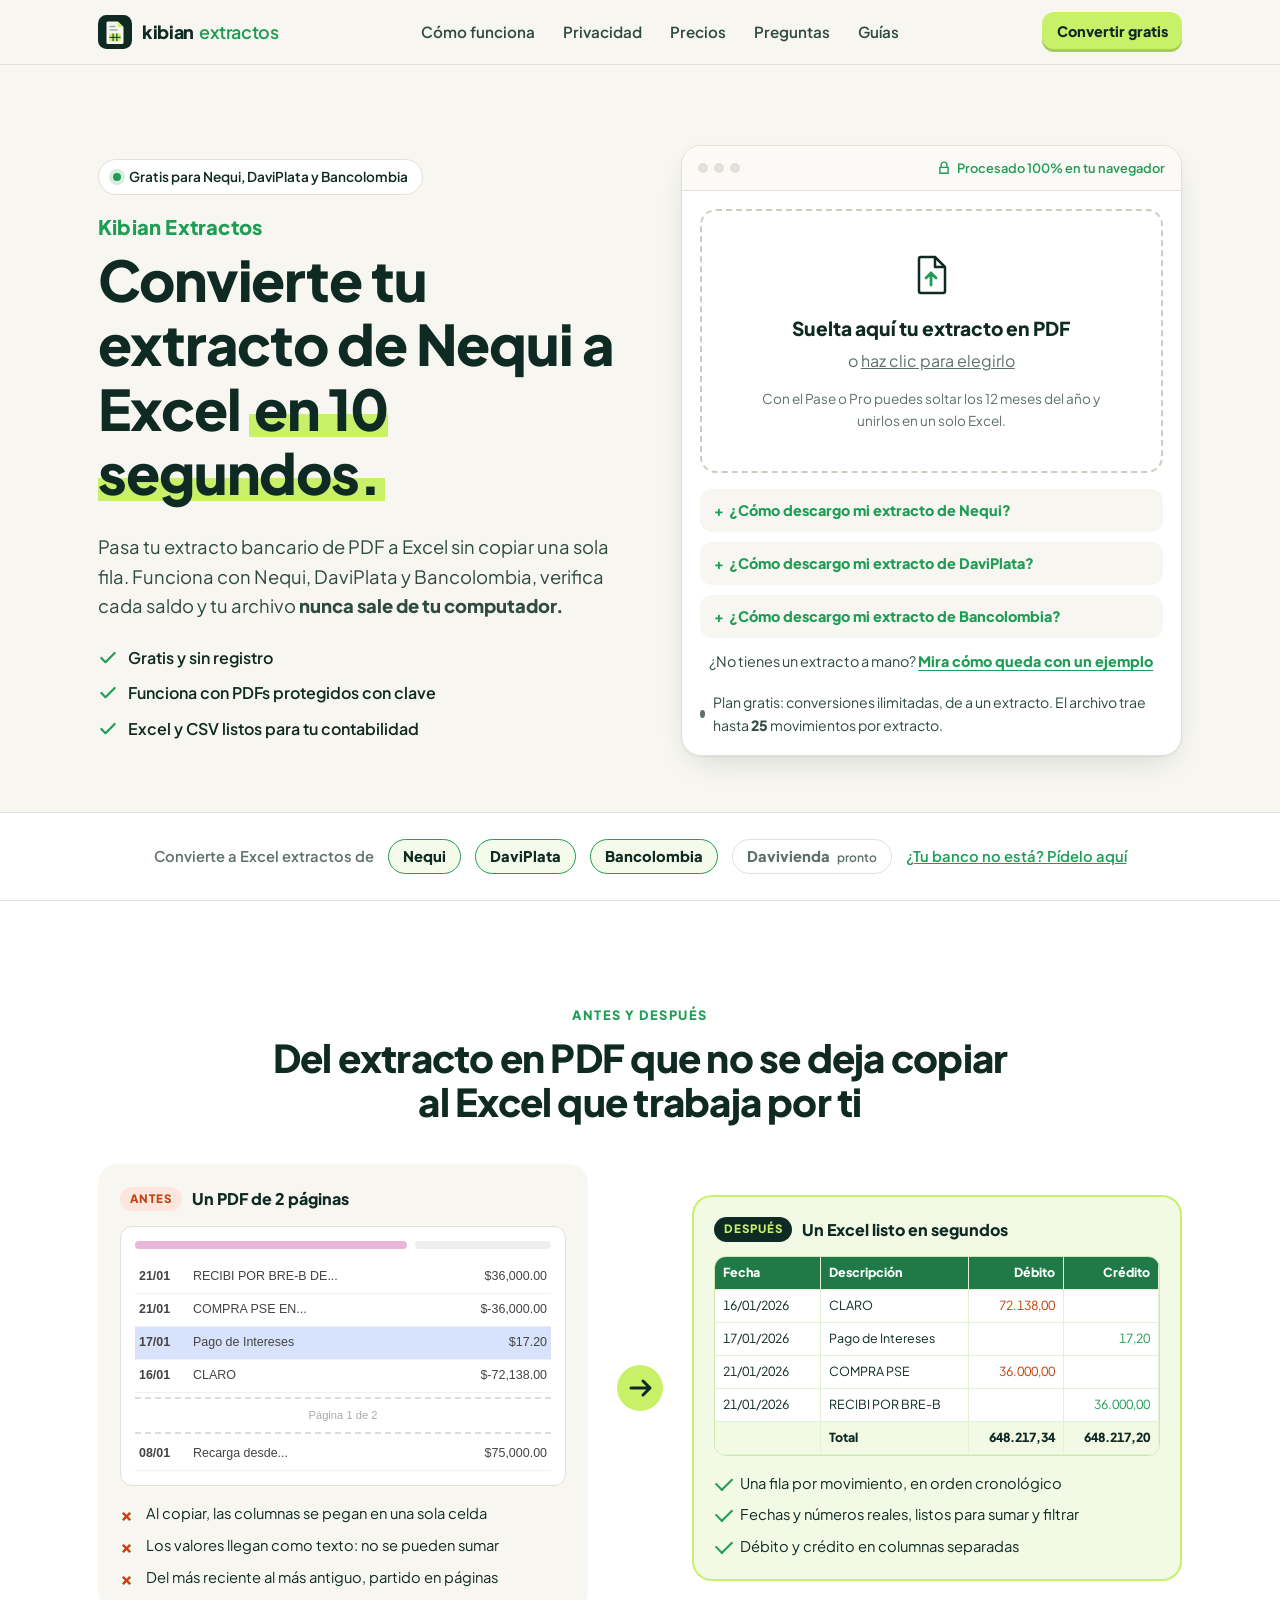
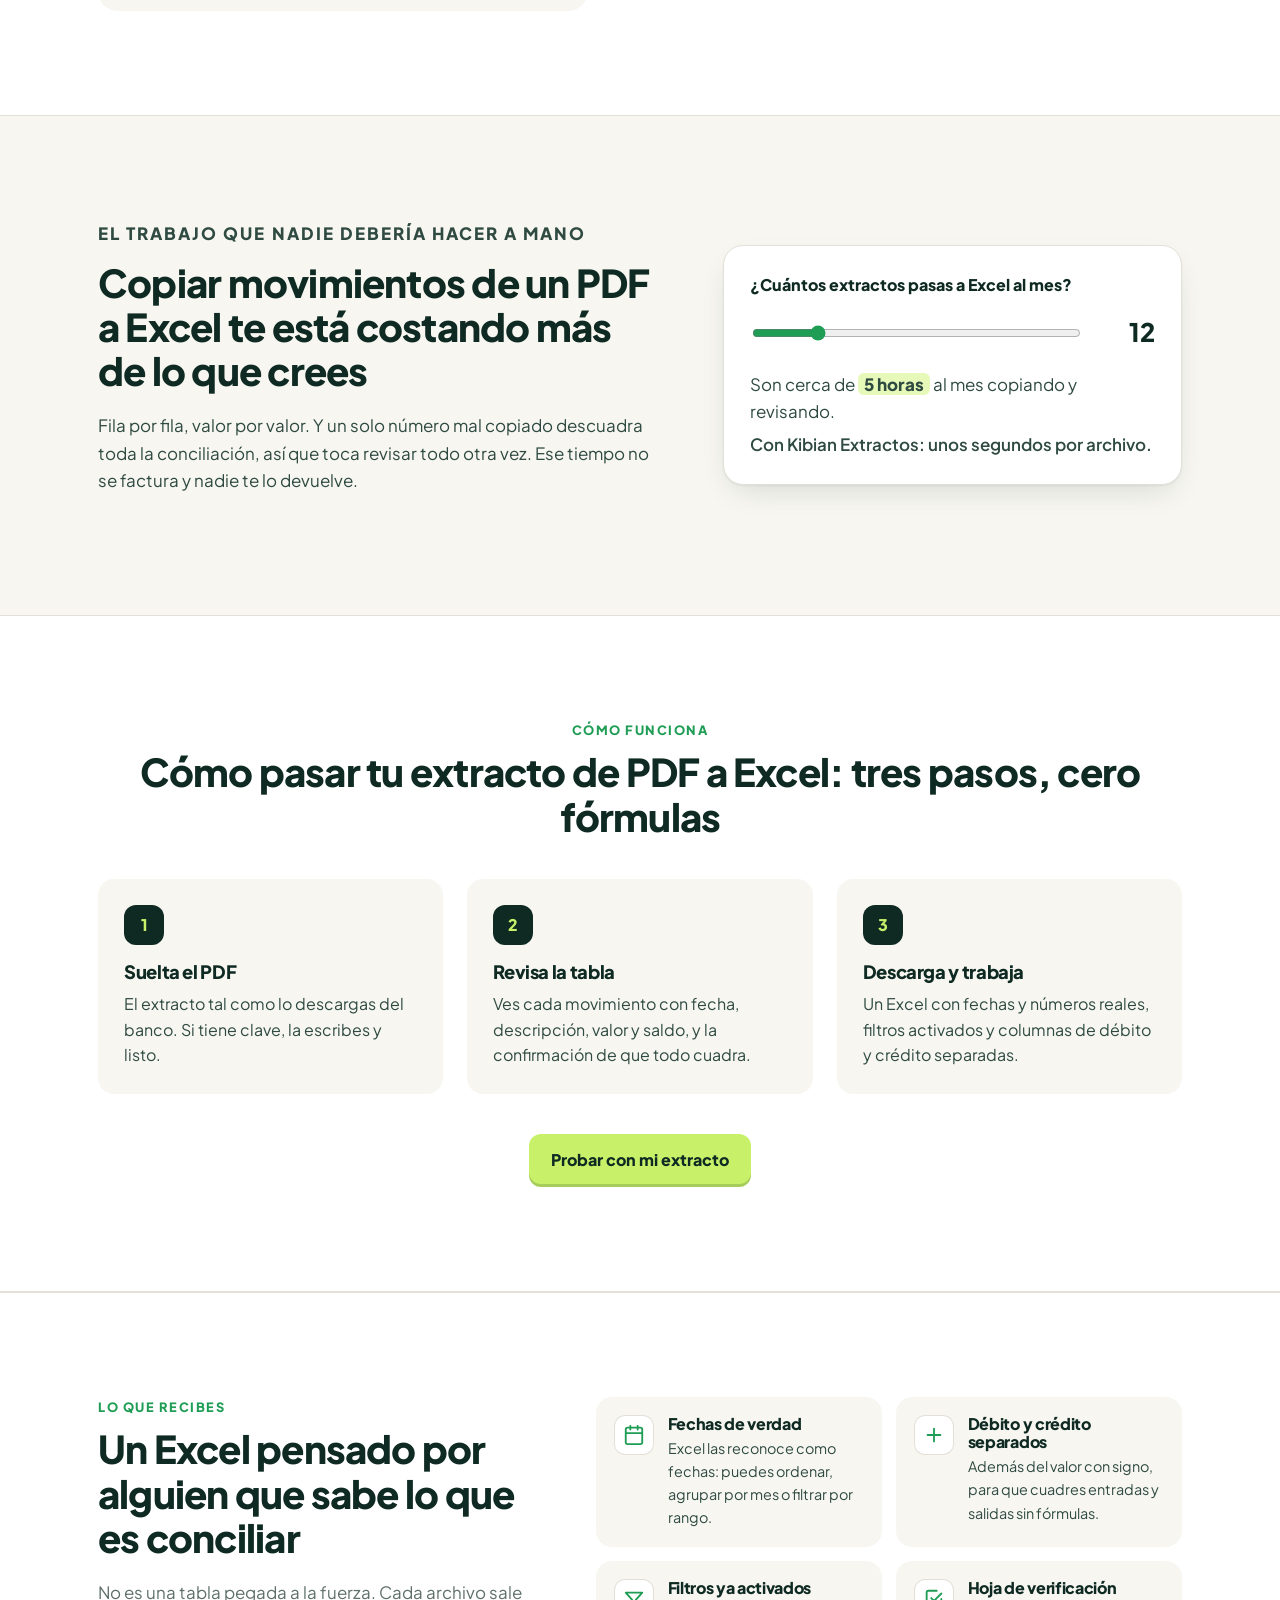
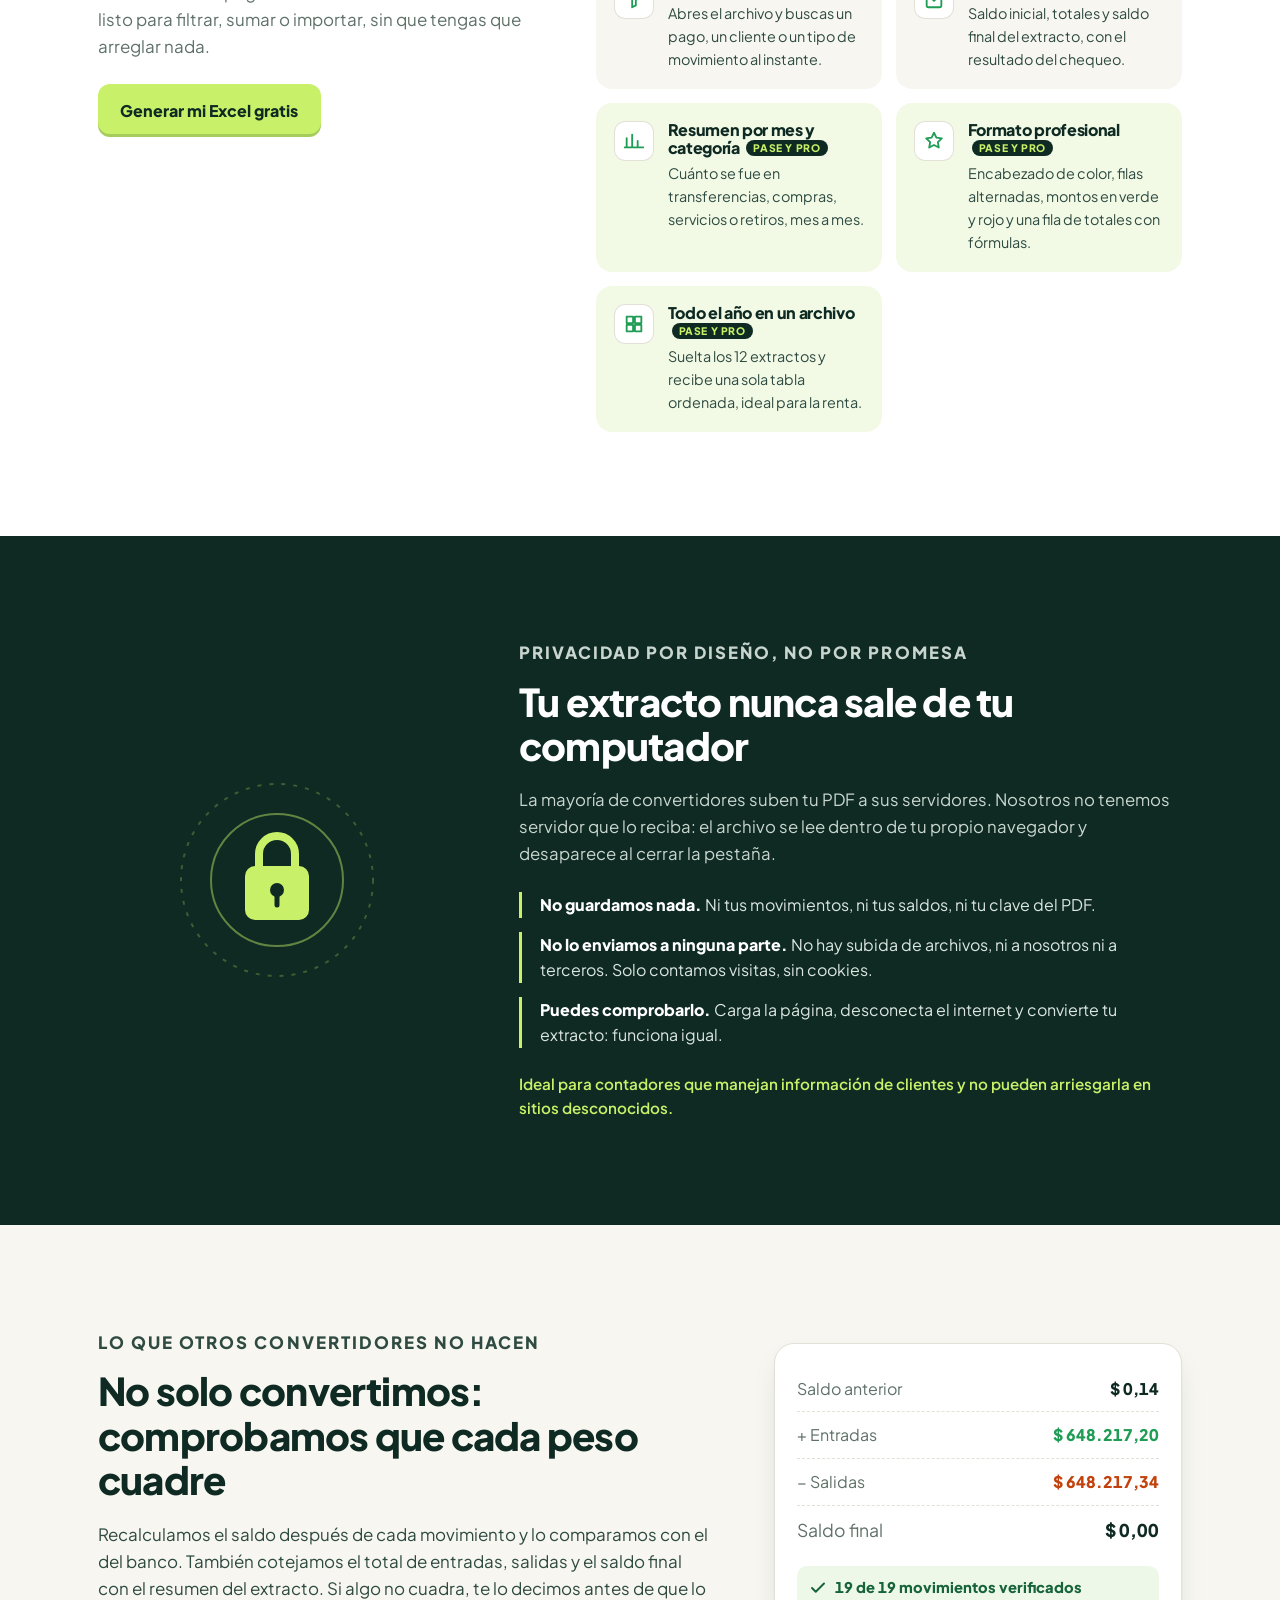
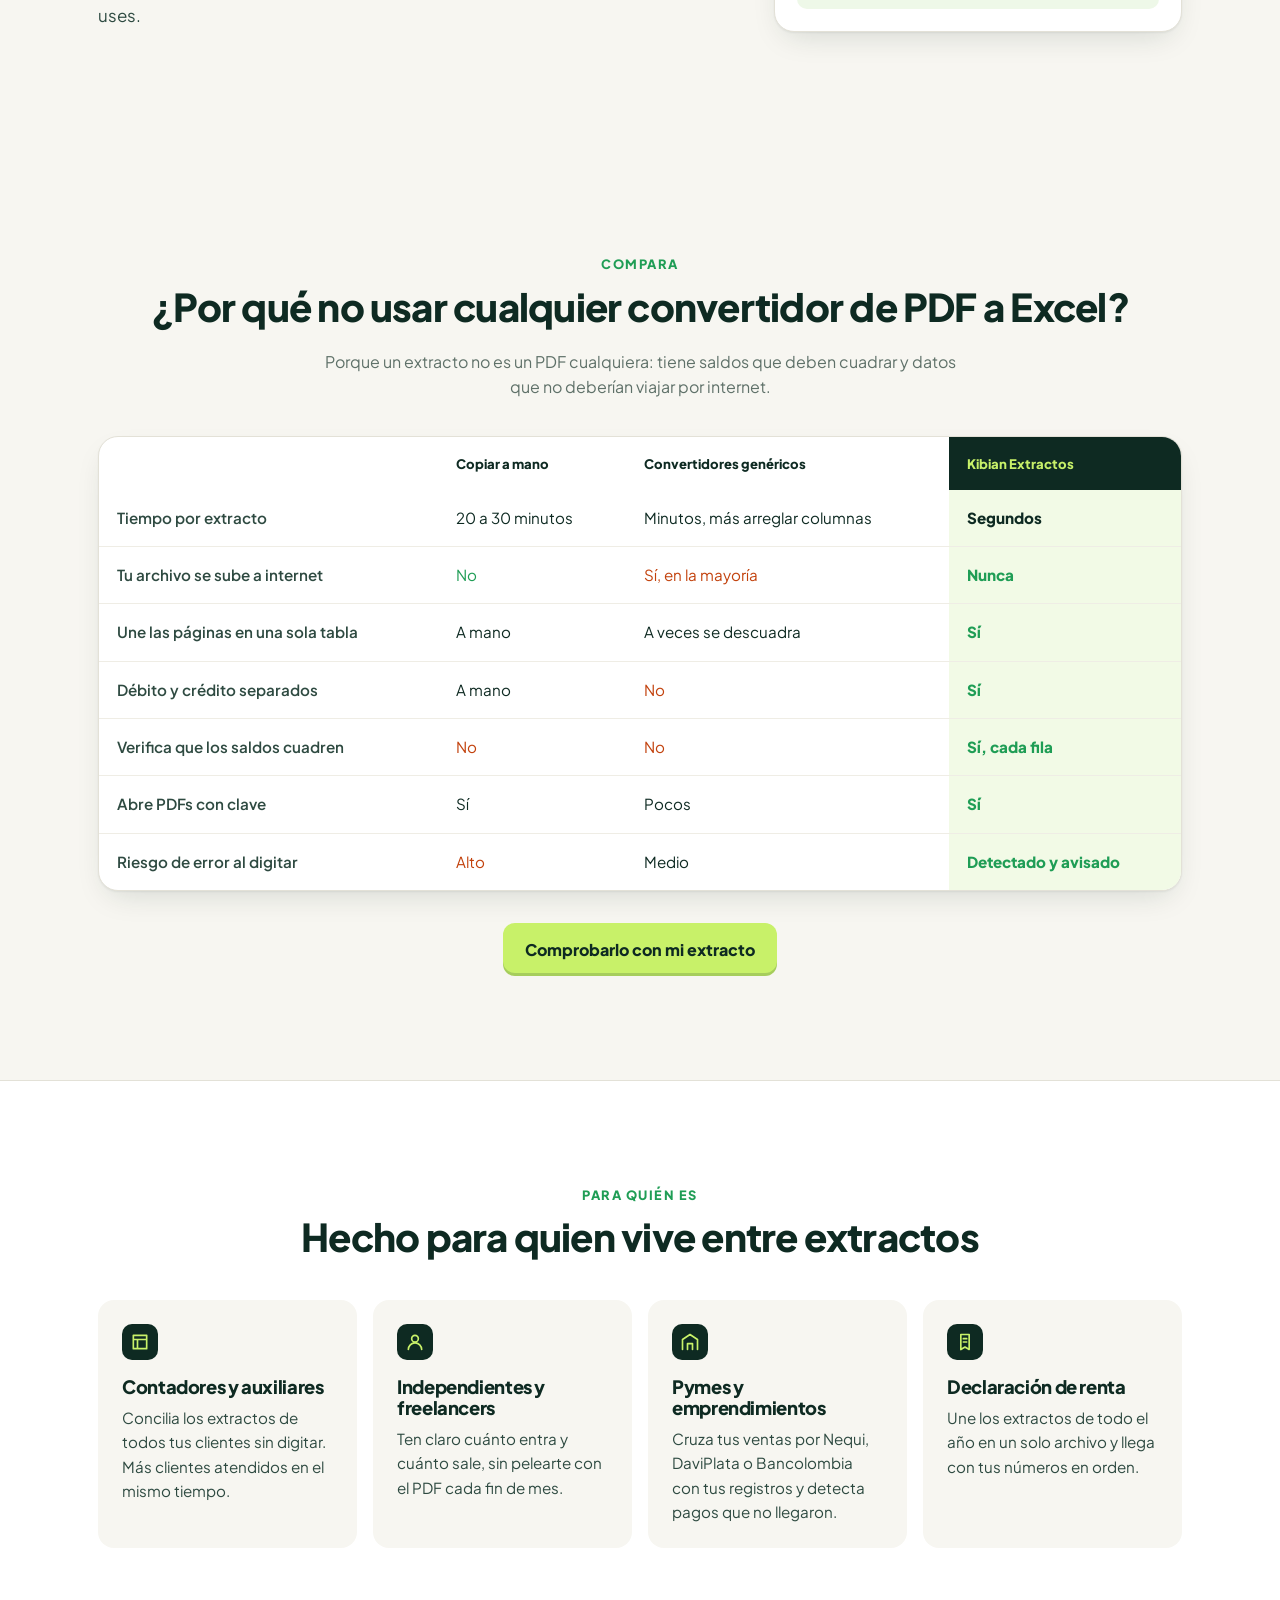
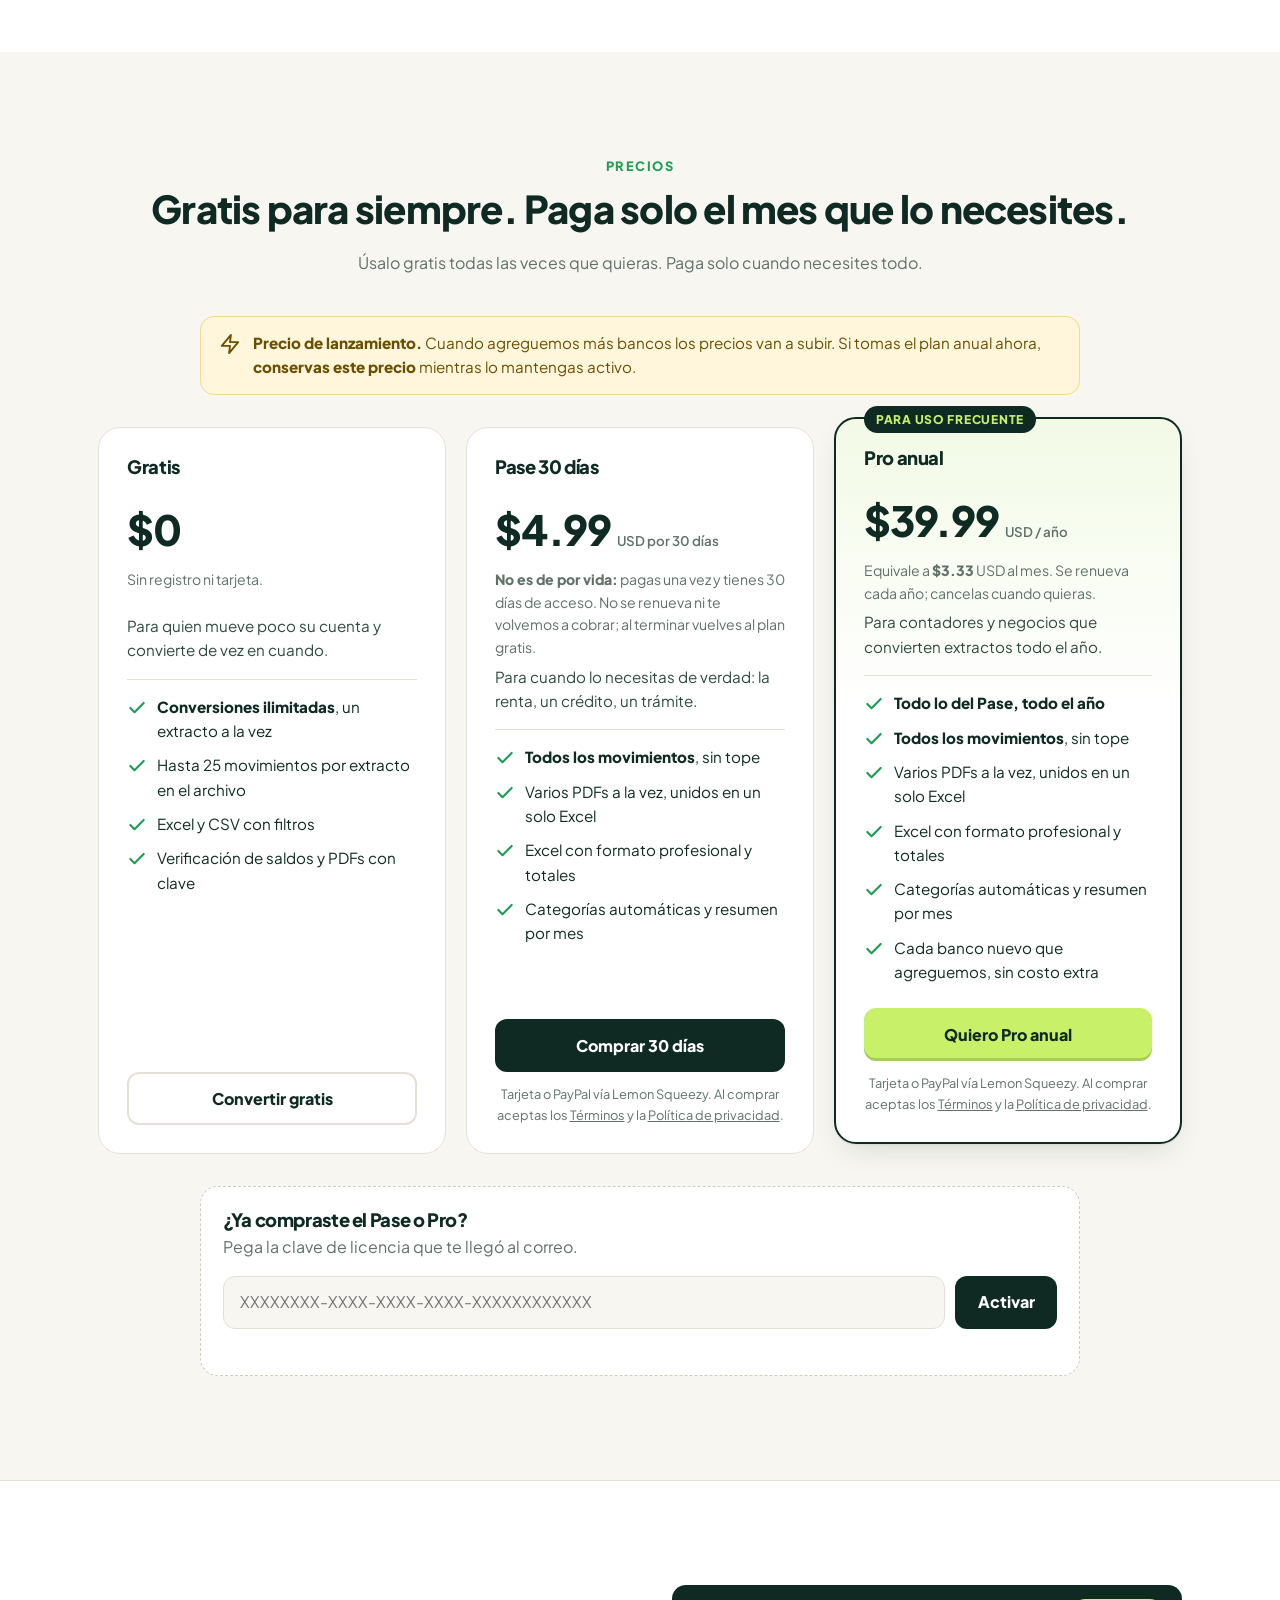
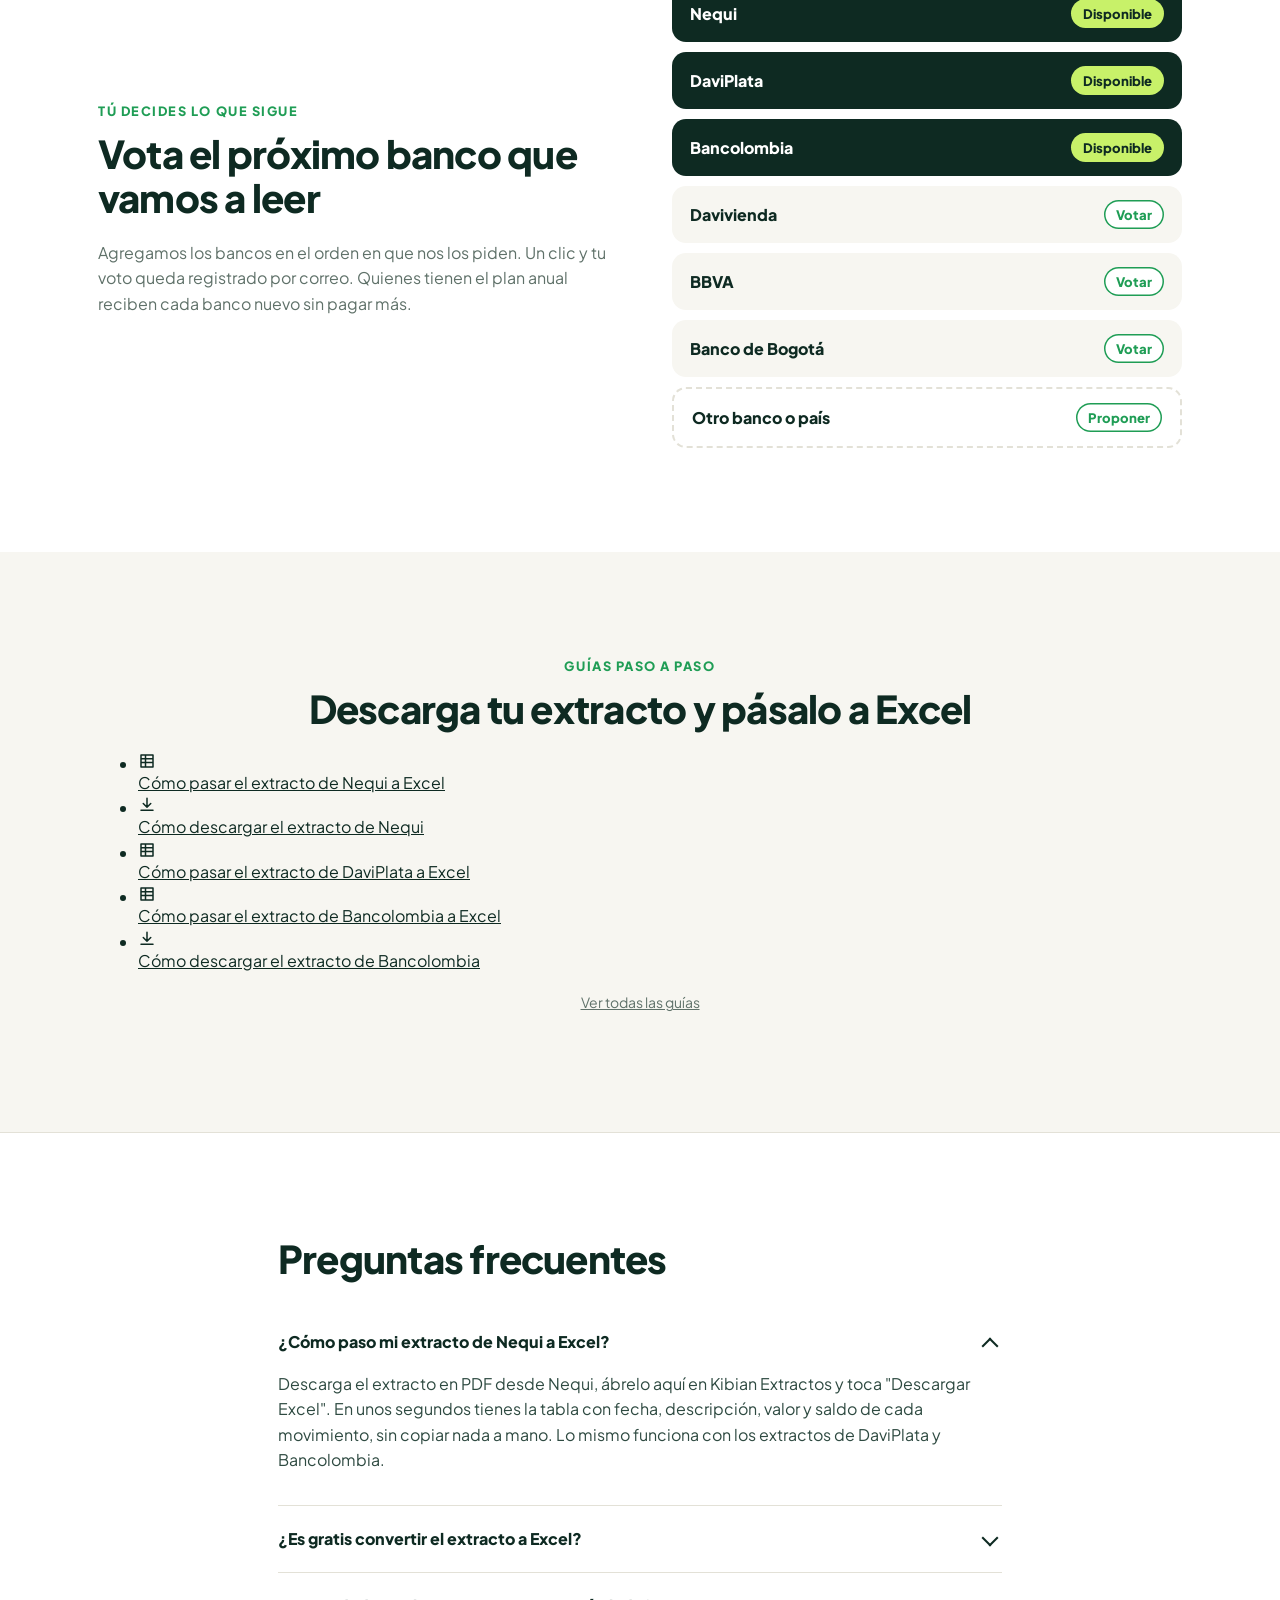
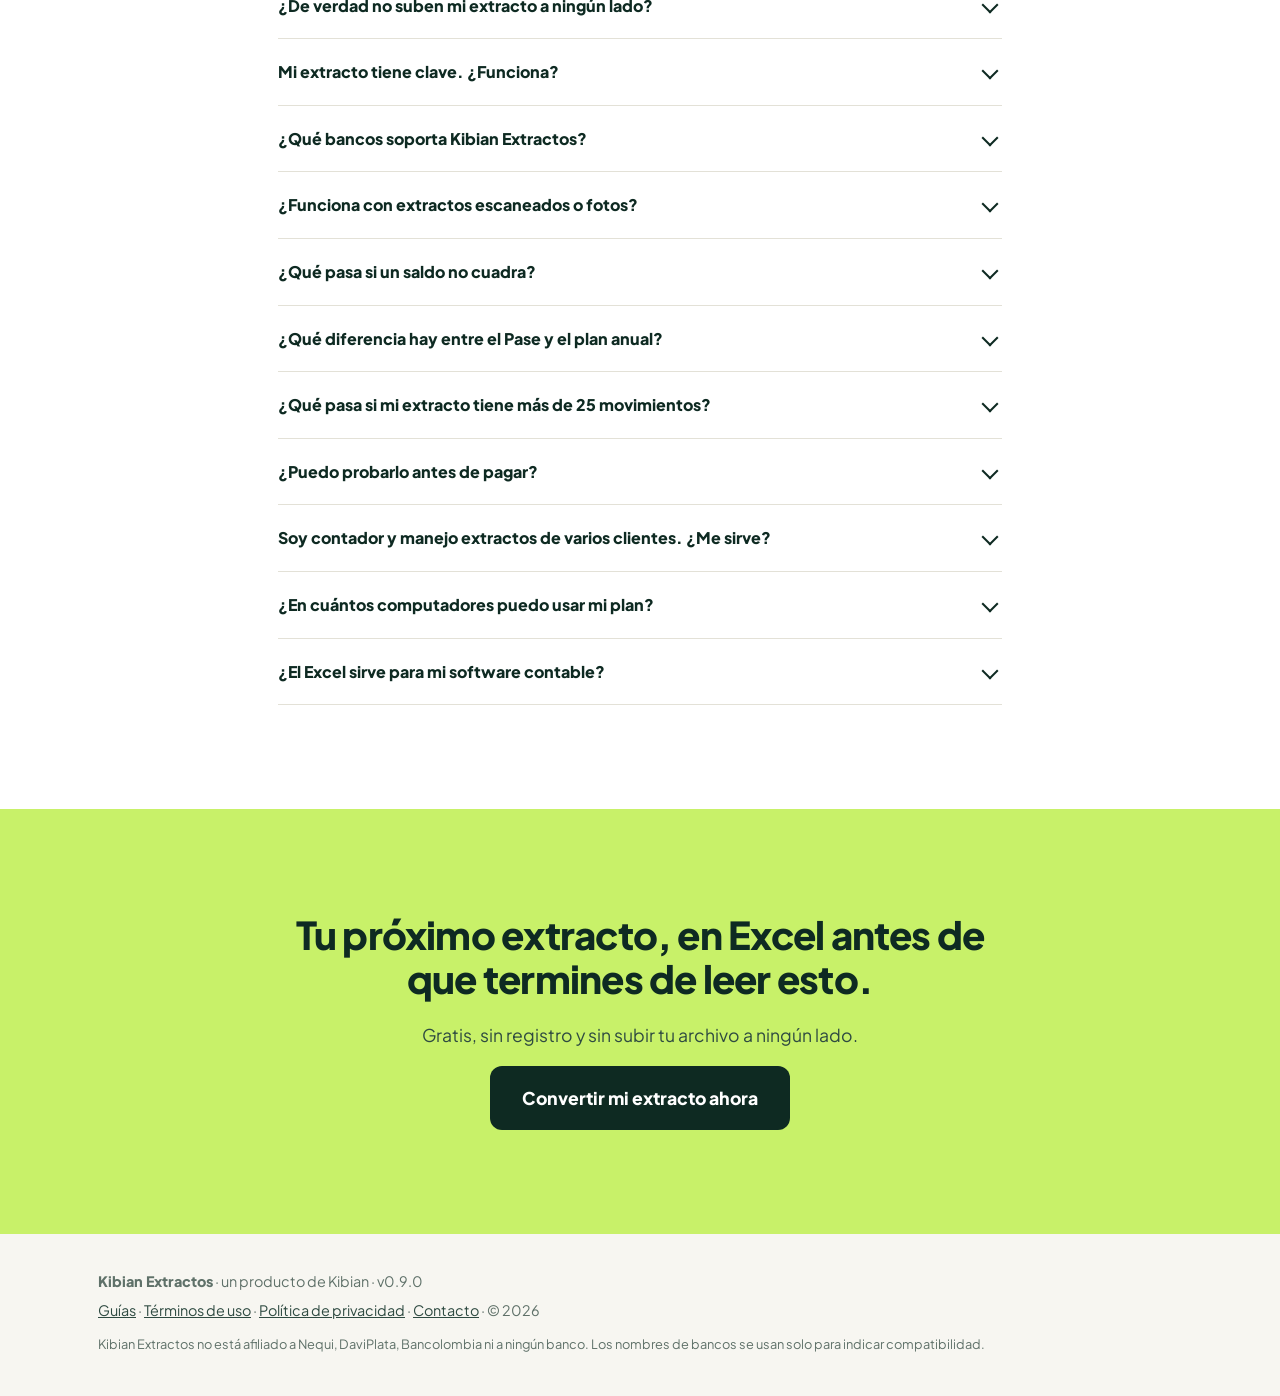
==== commit 860627b6: "v0.10.0: guías para descargar" ====
--- a/index.html
+++ b/index.html
@@ -214,6 +214,7 @@
       <a href="#privacidad">Privacidad</a>
       <a href="#precios">Precios</a>
       <a href="#faq">Preguntas</a>
+      <a href="guias.html">Guías</a>
     </nav>
     <a href="#convertir" class="btn btn--primary btn--sm">Convertir gratis</a>
   </div>
@@ -289,6 +290,7 @@
           <li>Busca <b>Certificados y extractos</b>, elige el mes y descárgalo en PDF.</li>
           <li>Vuelve aquí y elígelo. Si te pide clave, suele ser tu número de documento.</li>
         </ol>
+        <p class="help-more"><a href="descargar-extracto-nequi.html">Ver la guía completa</a></p>
       </details>
       <details class="help-nequi" id="helpDavi">
         <summary>¿Cómo descargo mi extracto de DaviPlata?</summary>
@@ -304,8 +306,9 @@
           <li>Entra a la <b>Sucursal Virtual Personas</b> de Bancolombia desde el navegador.</li>
           <li>Ve a <b>Certificados y extractos de cuentas bancarias</b> (o <b>Documentos → Extractos</b>).</li>
           <li>Elige tu cuenta de ahorros o corriente y el periodo, y descárgalo en PDF.</li>
-          <li>Vuelve aquí y elígelo. Si te pide clave, suele ser tu número de documento.</li>
+          <li>Vuelve aquí y elígelo. La clave del PDF es tu número de documento.</li>
         </ol>
+        <p class="help-more"><a href="descargar-extracto-bancolombia.html">Ver la guía completa</a></p>
       </details>
       <button type="button" class="demo-btn" id="demoBtn">¿No tienes un extracto a mano? <u>Mira cómo queda con un ejemplo</u></button>
       <p class="plan-badge" id="planBadge"></p>
@@ -627,6 +630,16 @@
   </div>
 </section>
 
+<!-- GUIAS -->
+<section class="guides-home" id="guias">
+  <div class="wrap">
+    <p class="eyebrow center">Guías paso a paso</p>
+    <h2 class="center">Descarga tu extracto y pásalo a Excel</h2>
+    <ul class="guide-list"><li><a href="extracto-nequi-a-excel.html"><svg viewBox="0 0 24 24" width="18" height="18" aria-hidden="true"><path fill="none" stroke="currentColor" stroke-width="2" stroke-linecap="round" stroke-linejoin="round" d="M4 4h16v16H4zM4 9h16M4 14h16M10 4v16"/></svg><span>Cómo pasar el extracto de Nequi a Excel</span></a></li><li><a href="descargar-extracto-nequi.html"><svg viewBox="0 0 24 24" width="18" height="18" aria-hidden="true"><path fill="none" stroke="currentColor" stroke-width="2" stroke-linecap="round" stroke-linejoin="round" d="M12 3v12m0 0-5-5m5 5 5-5M4 19h16"/></svg><span>Cómo descargar el extracto de Nequi</span></a></li><li><a href="extracto-daviplata-a-excel.html"><svg viewBox="0 0 24 24" width="18" height="18" aria-hidden="true"><path fill="none" stroke="currentColor" stroke-width="2" stroke-linecap="round" stroke-linejoin="round" d="M4 4h16v16H4zM4 9h16M4 14h16M10 4v16"/></svg><span>Cómo pasar el extracto de DaviPlata a Excel</span></a></li><li><a href="extracto-bancolombia-a-excel.html"><svg viewBox="0 0 24 24" width="18" height="18" aria-hidden="true"><path fill="none" stroke="currentColor" stroke-width="2" stroke-linecap="round" stroke-linejoin="round" d="M4 4h16v16H4zM4 9h16M4 14h16M10 4v16"/></svg><span>Cómo pasar el extracto de Bancolombia a Excel</span></a></li><li><a href="descargar-extracto-bancolombia.html"><svg viewBox="0 0 24 24" width="18" height="18" aria-hidden="true"><path fill="none" stroke="currentColor" stroke-width="2" stroke-linecap="round" stroke-linejoin="round" d="M12 3v12m0 0-5-5m5 5 5-5M4 19h16"/></svg><span>Cómo descargar el extracto de Bancolombia</span></a></li></ul>
+    <p class="center small muted" style="margin-top:18px"><a href="guias.html">Ver todas las guías</a></p>
+  </div>
+</section>
+
 <!-- FAQ -->
 <section class="faq" id="faq">
   <div class="wrap faq__in">
@@ -700,7 +713,7 @@
 <footer class="foot">
   <div class="wrap foot__in">
     <p><b>Kibian Extractos</b> · un producto de Kibian · v<span data-cfg="version"></span></p>
-    <p><a href="terminos.html">Términos de uso</a> · <a href="privacidad.html">Política de privacidad</a> · <a data-mail="Soporte Kibian Extractos" href="#">Contacto</a> · © <span id="year"></span></p>
+    <p><a href="guias.html">Guías</a> · <a href="terminos.html">Términos de uso</a> · <a href="privacidad.html">Política de privacidad</a> · <a data-mail="Soporte Kibian Extractos" href="#">Contacto</a> · © <span id="year"></span></p>
     <p class="foot__legal">Kibian Extractos no está afiliado a Nequi, DaviPlata, Bancolombia ni a ningún banco. Los nombres de bancos se usan solo para indicar compatibilidad.</p>
   </div>
 </footer>
--- a/css/styles.css
+++ b/css/styles.css
@@ -439,3 +439,6 @@
 .inapp .btn svg { color: inherit; flex: none; }
 .inapp__btns .btn { flex: 1 1 150px; }
 .inapp__send .btn { flex: 1 1 130px; }
+
+/* v0.9.0: marca dentro del h1 (SEO) */
+.h1-brand { display: block; font-size: max(.36em, .85rem); font-weight: 700; letter-spacing: .01em; color: var(--green, #1F9D55); margin-bottom: .45em; }
